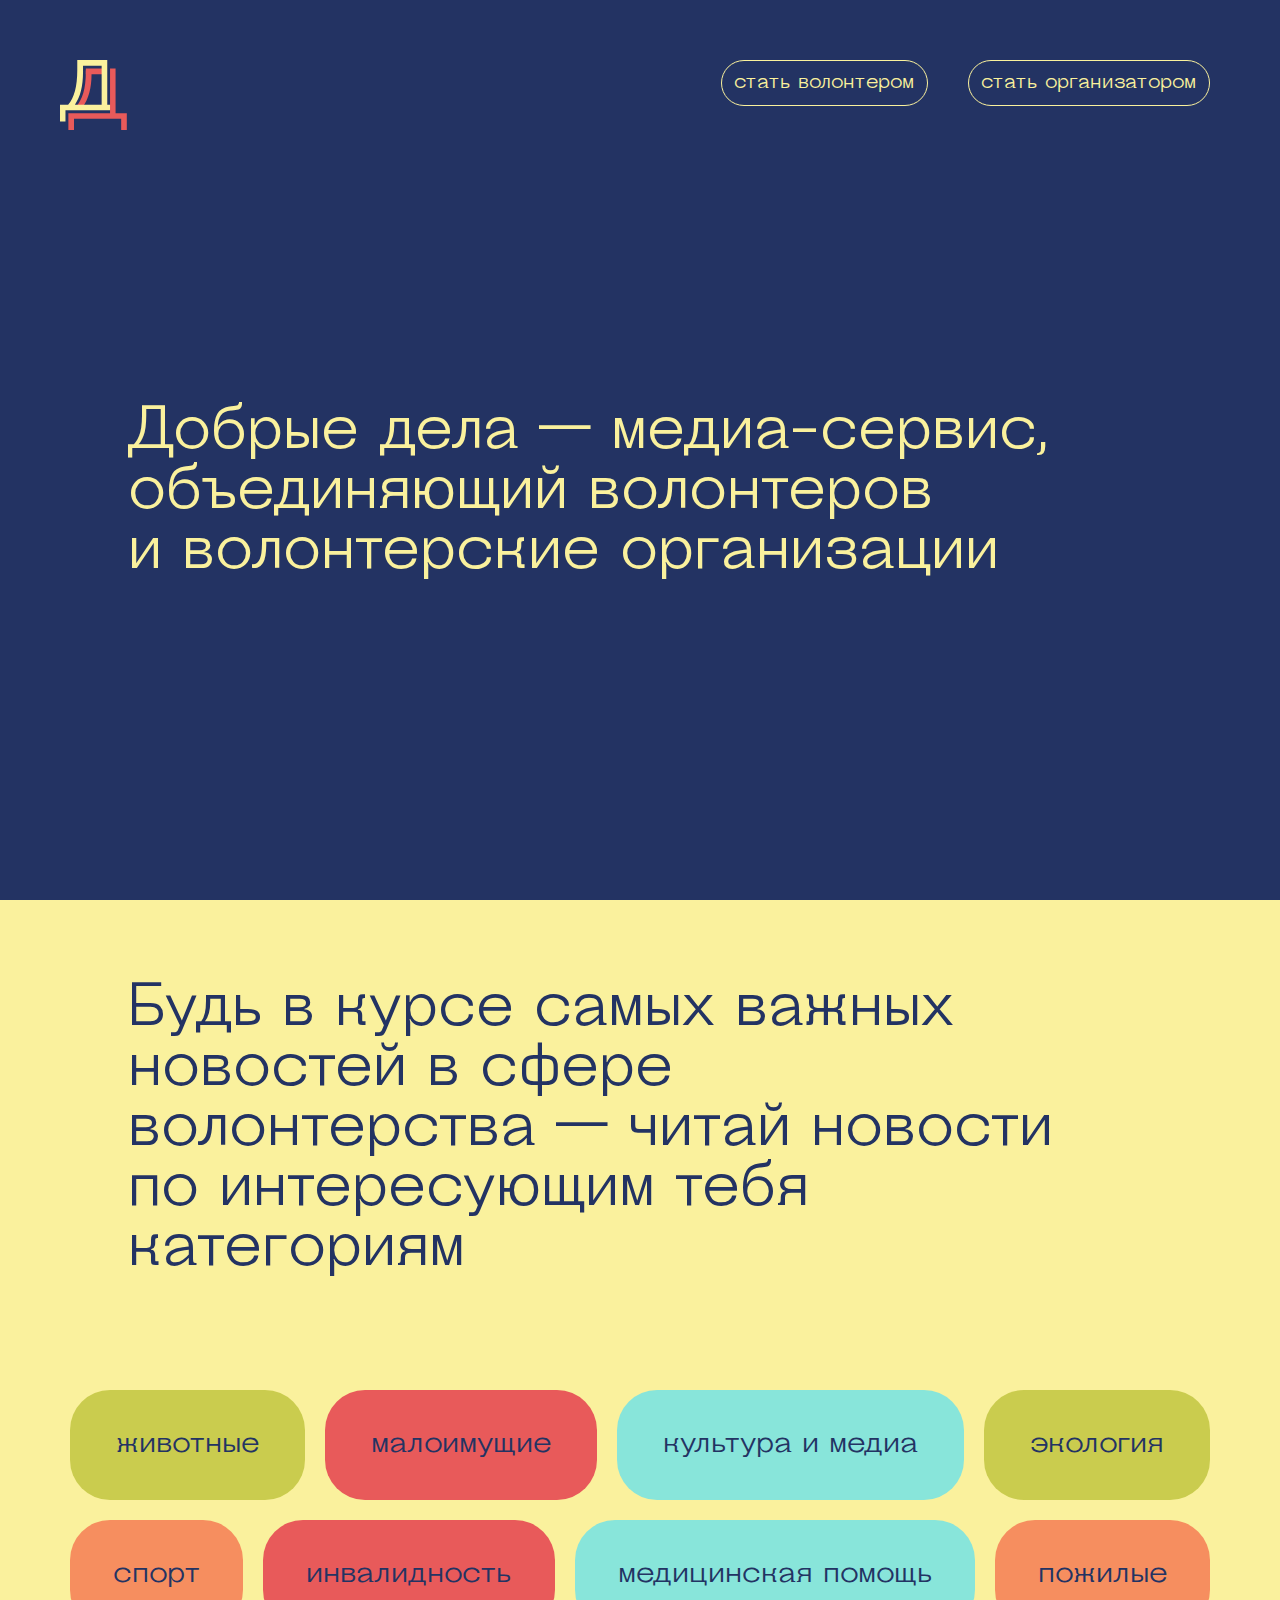
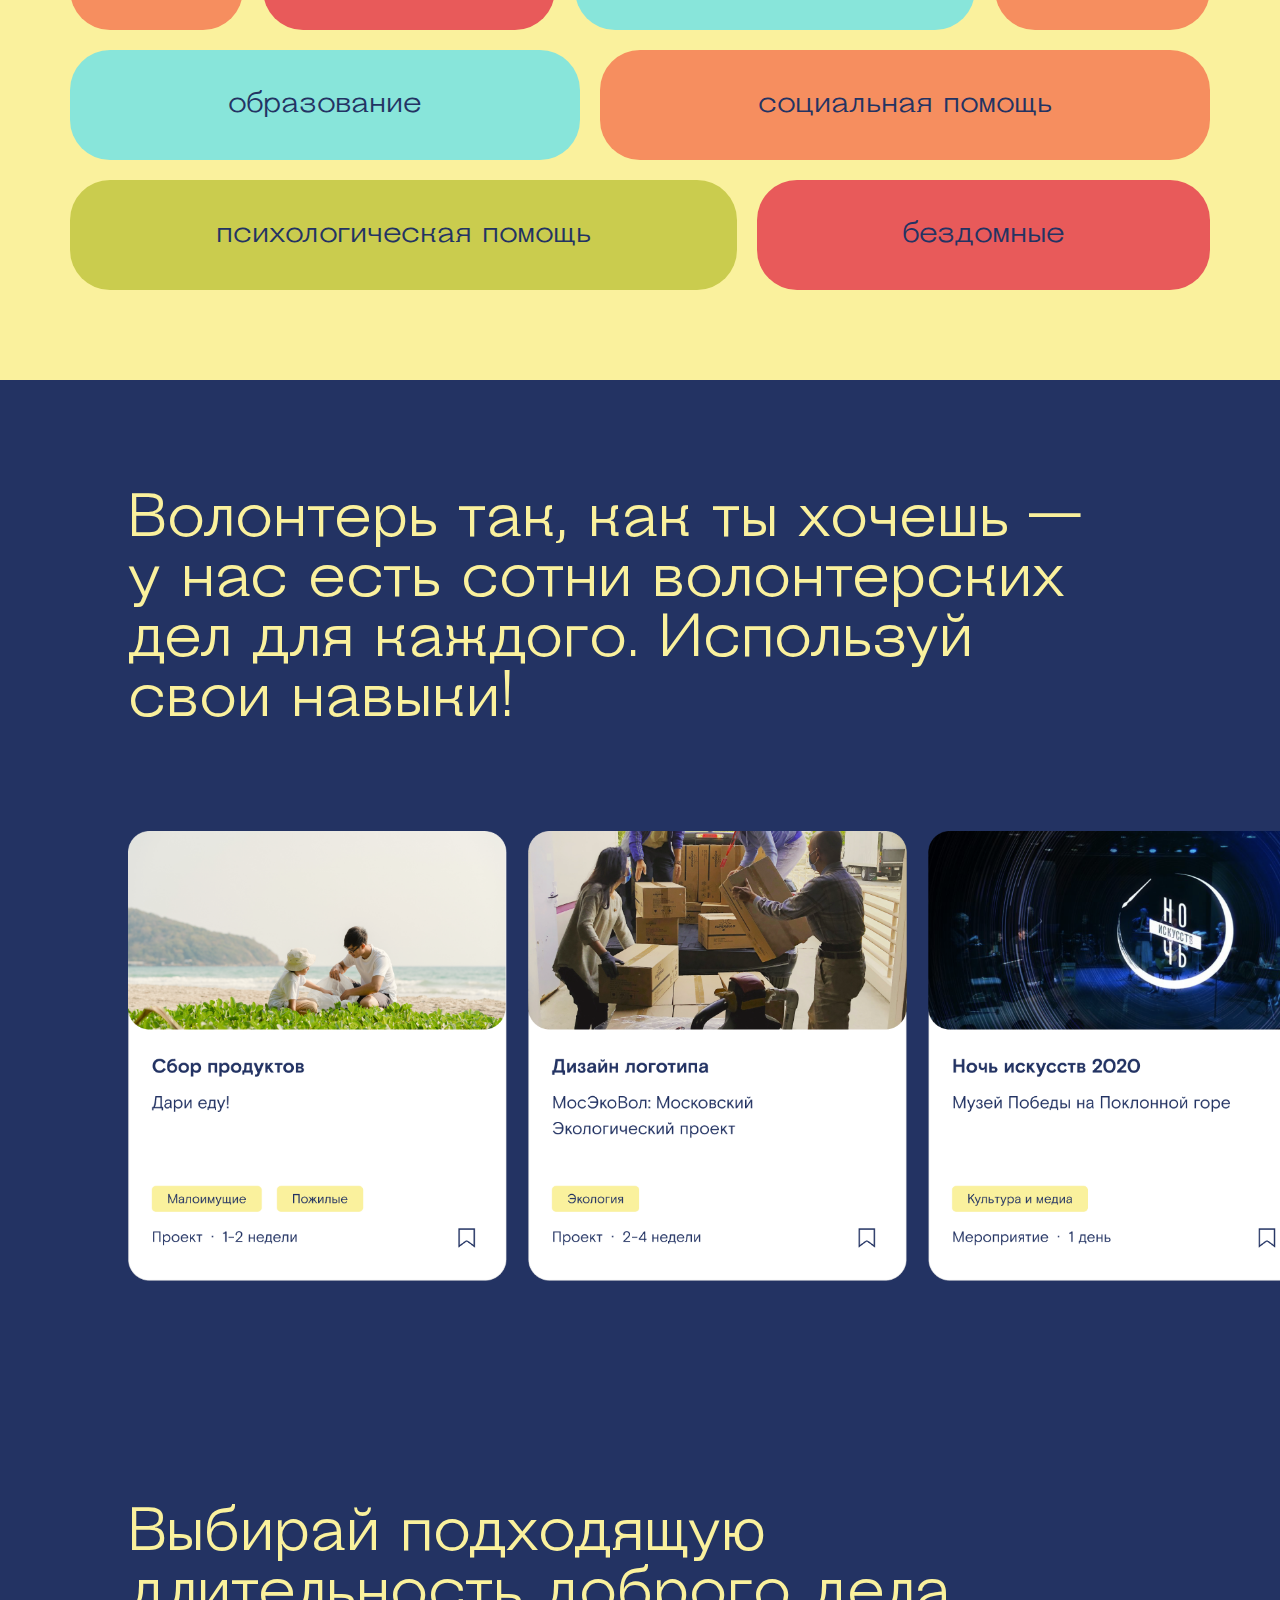
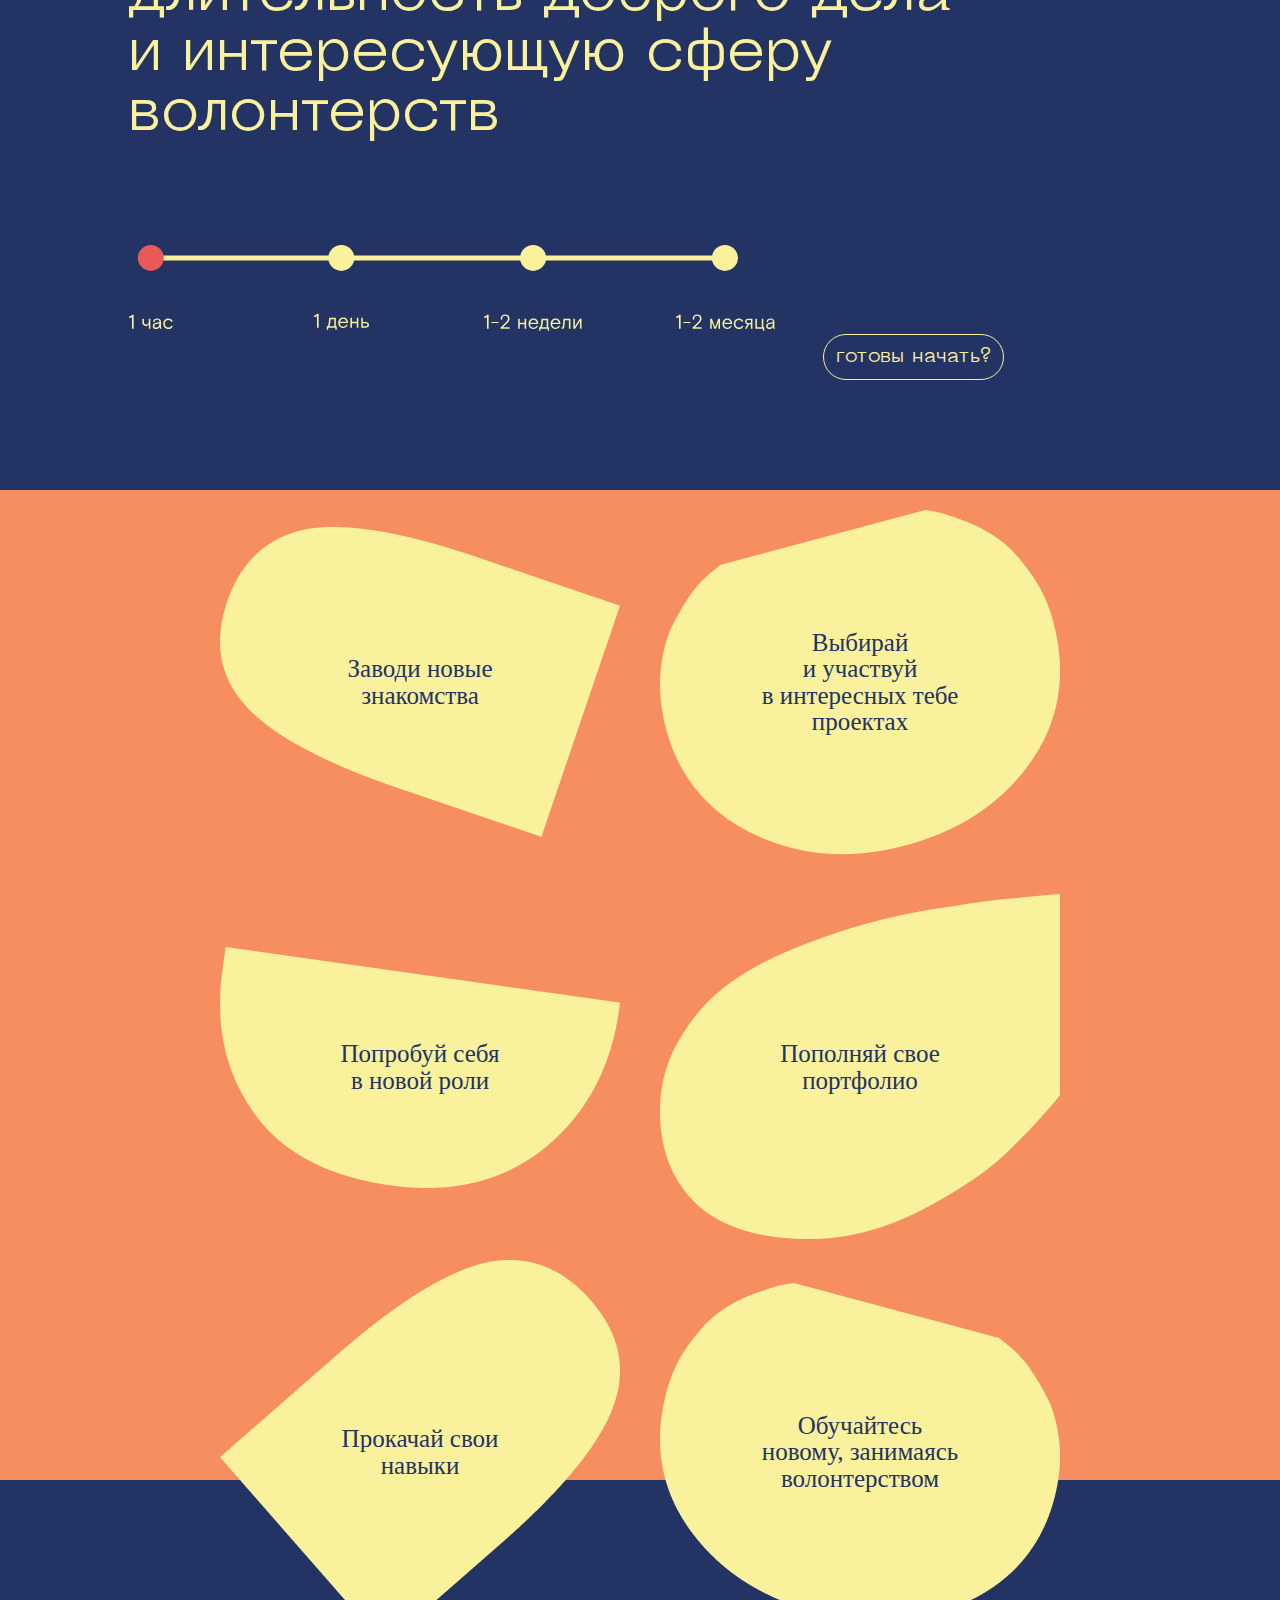
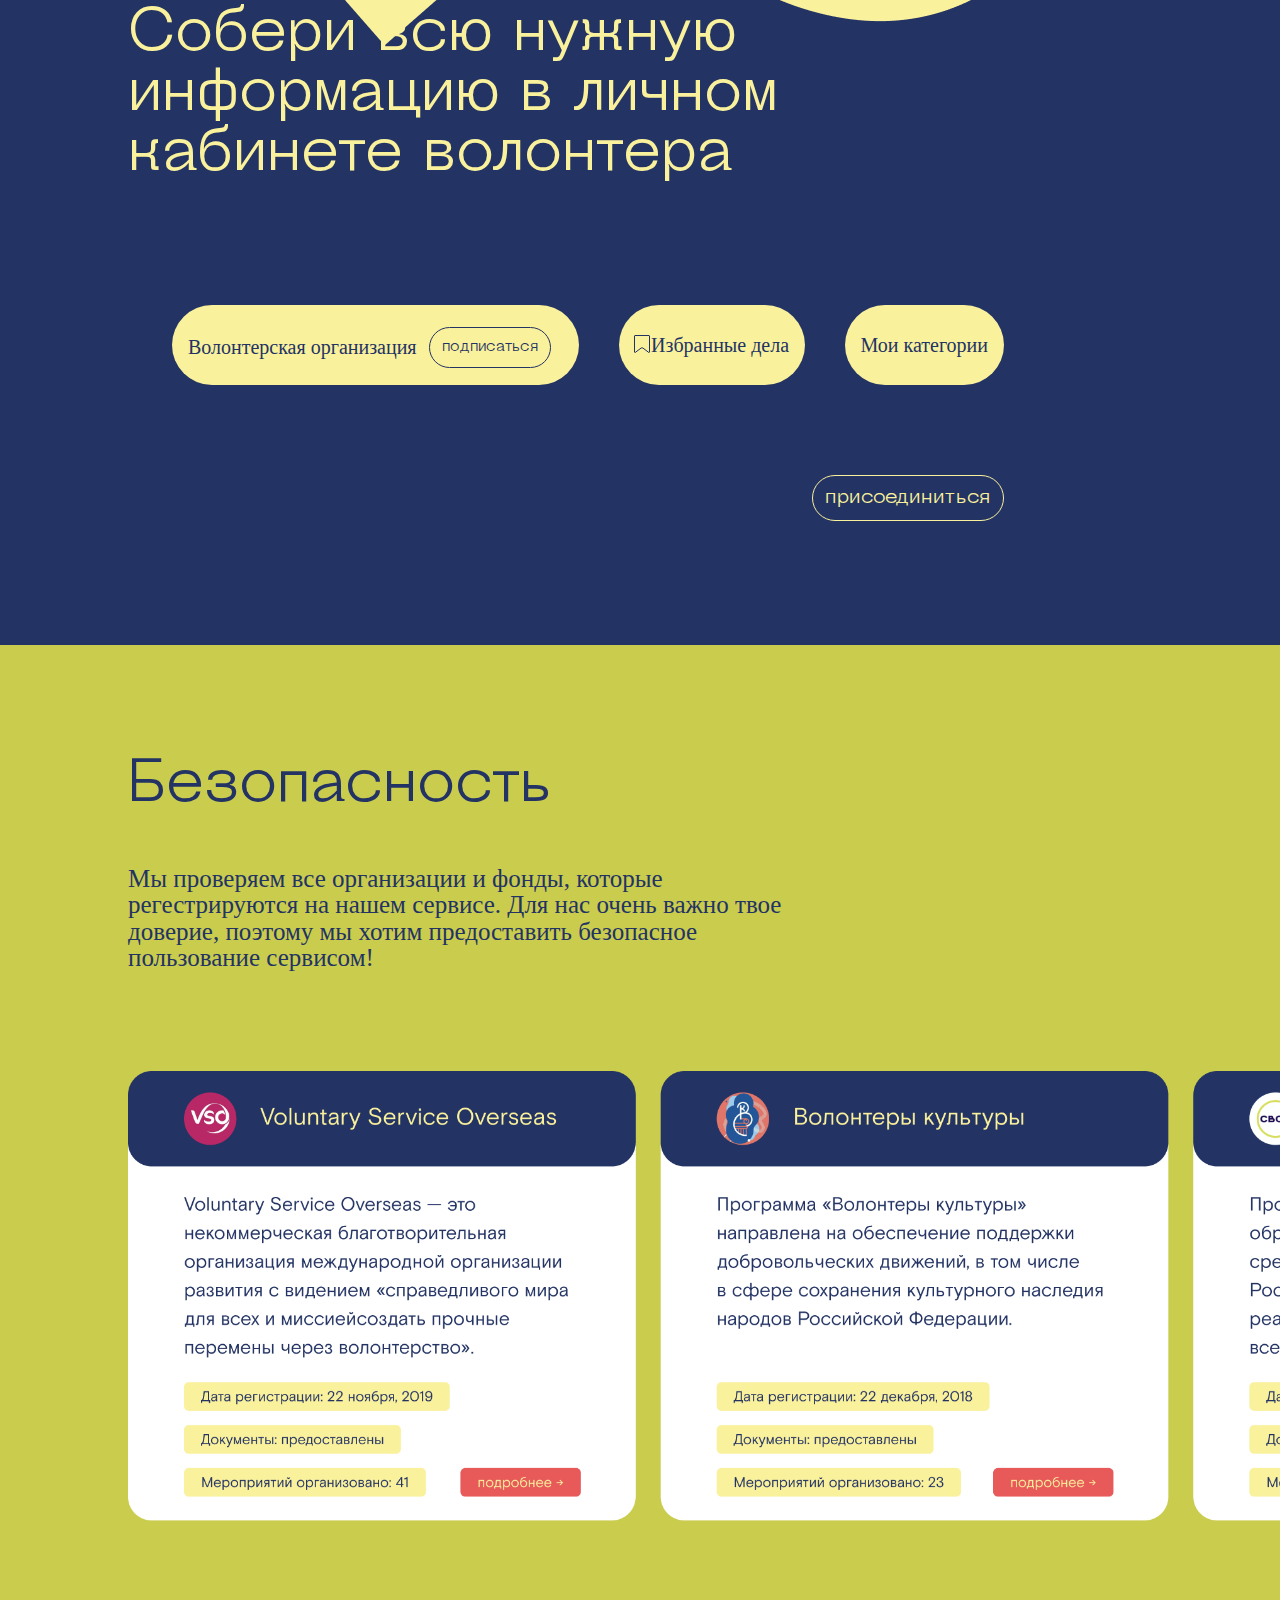
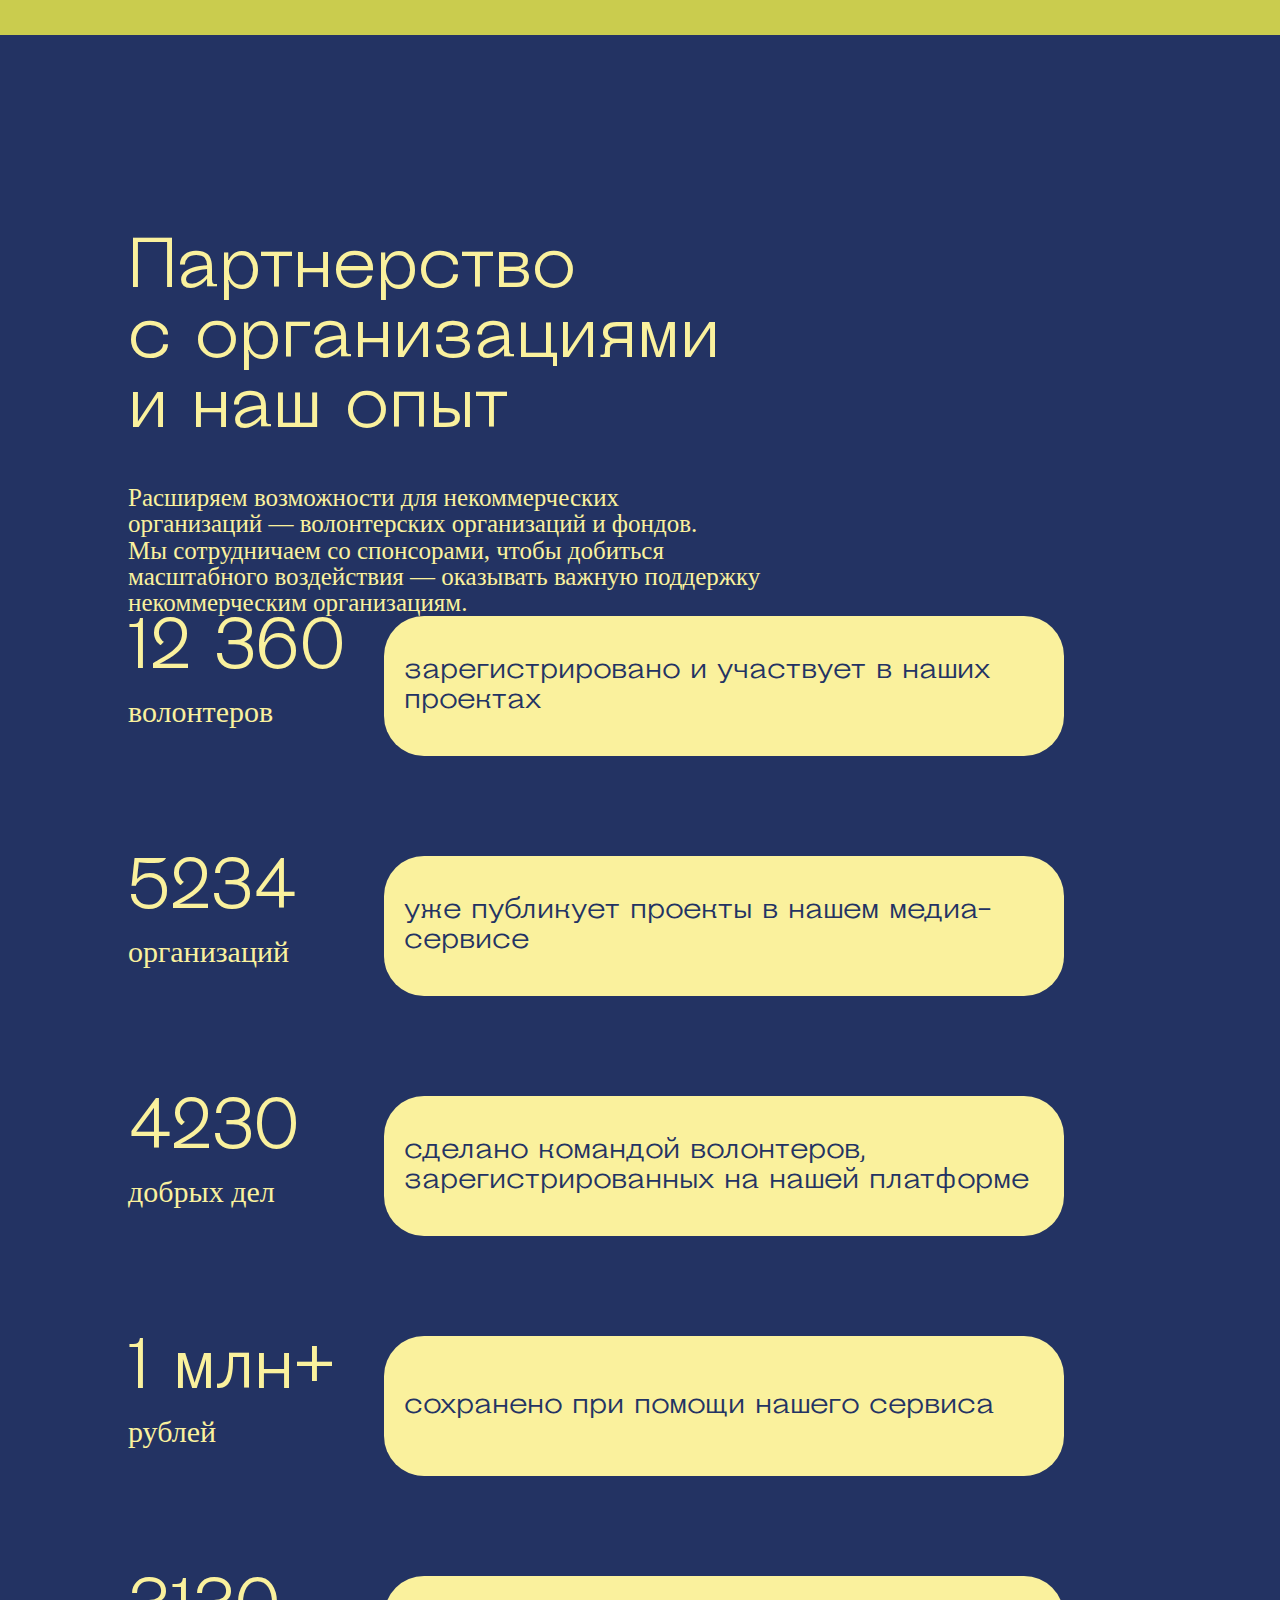
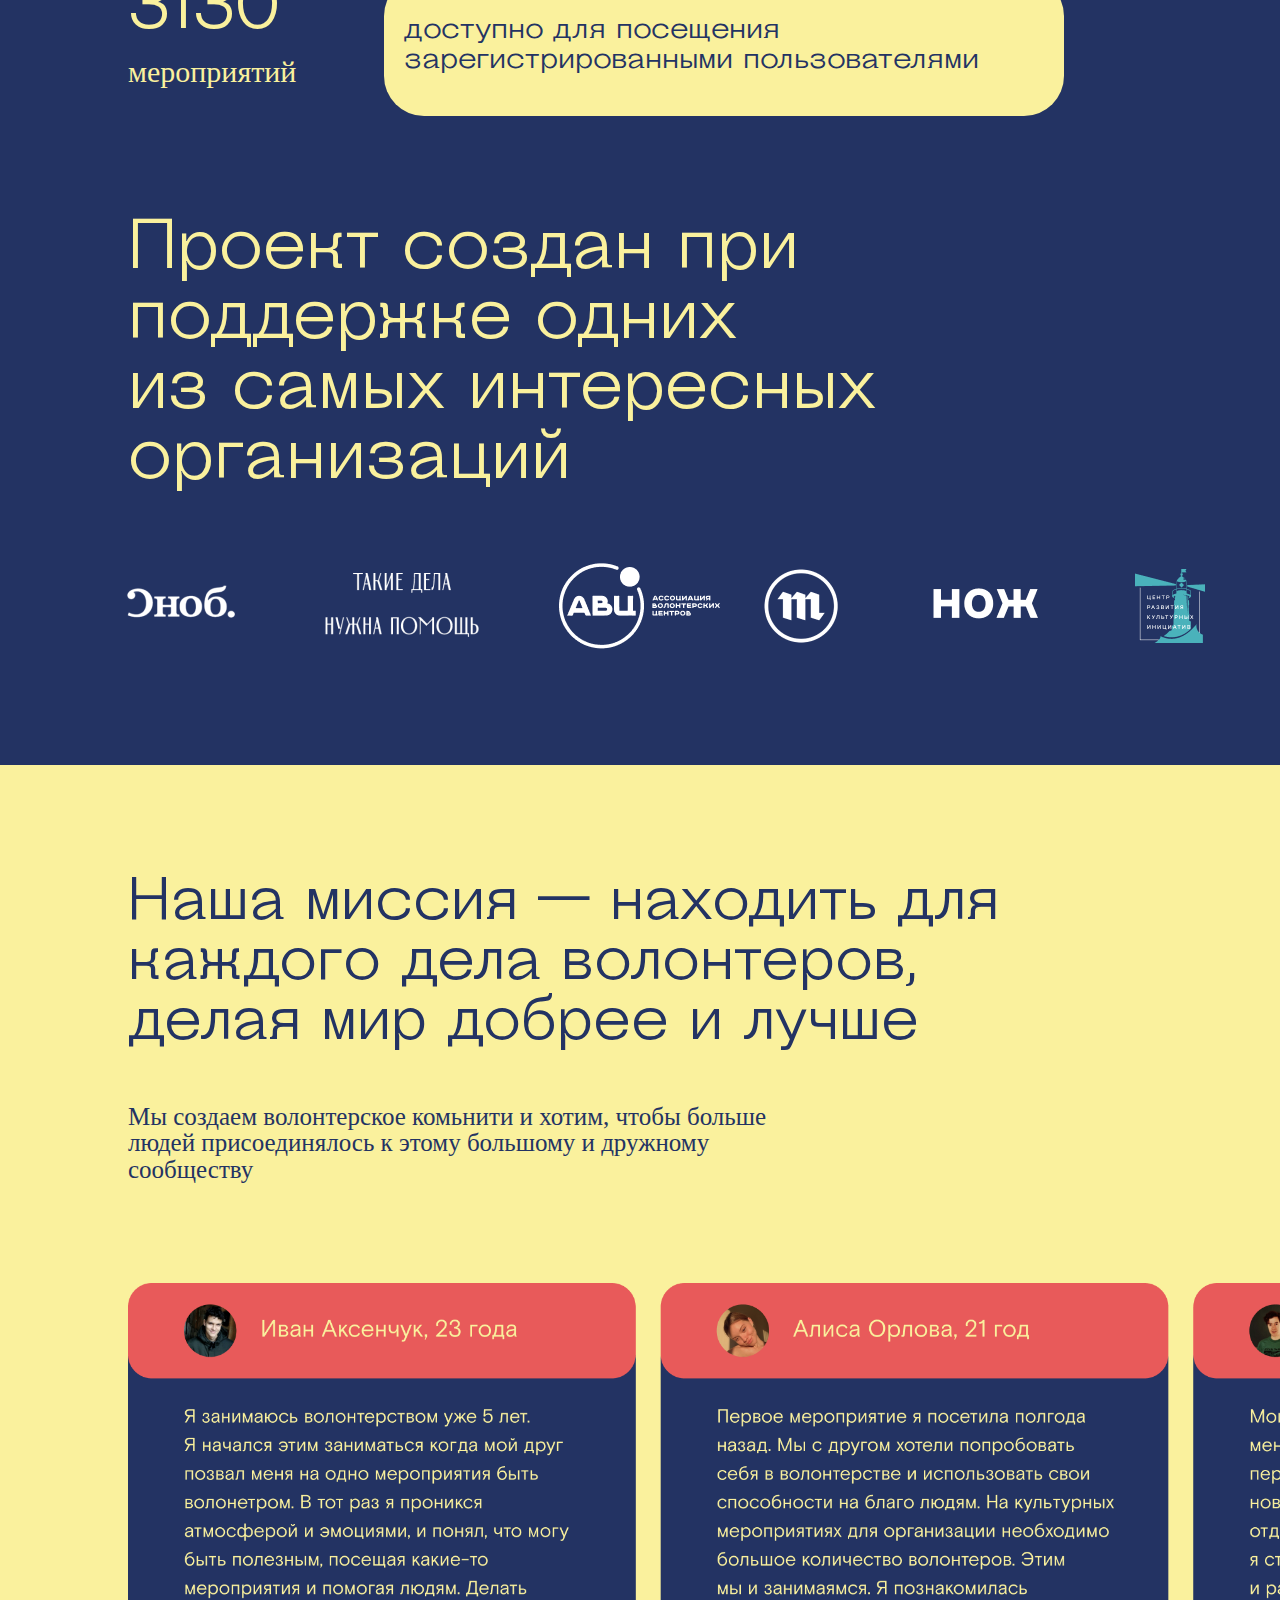
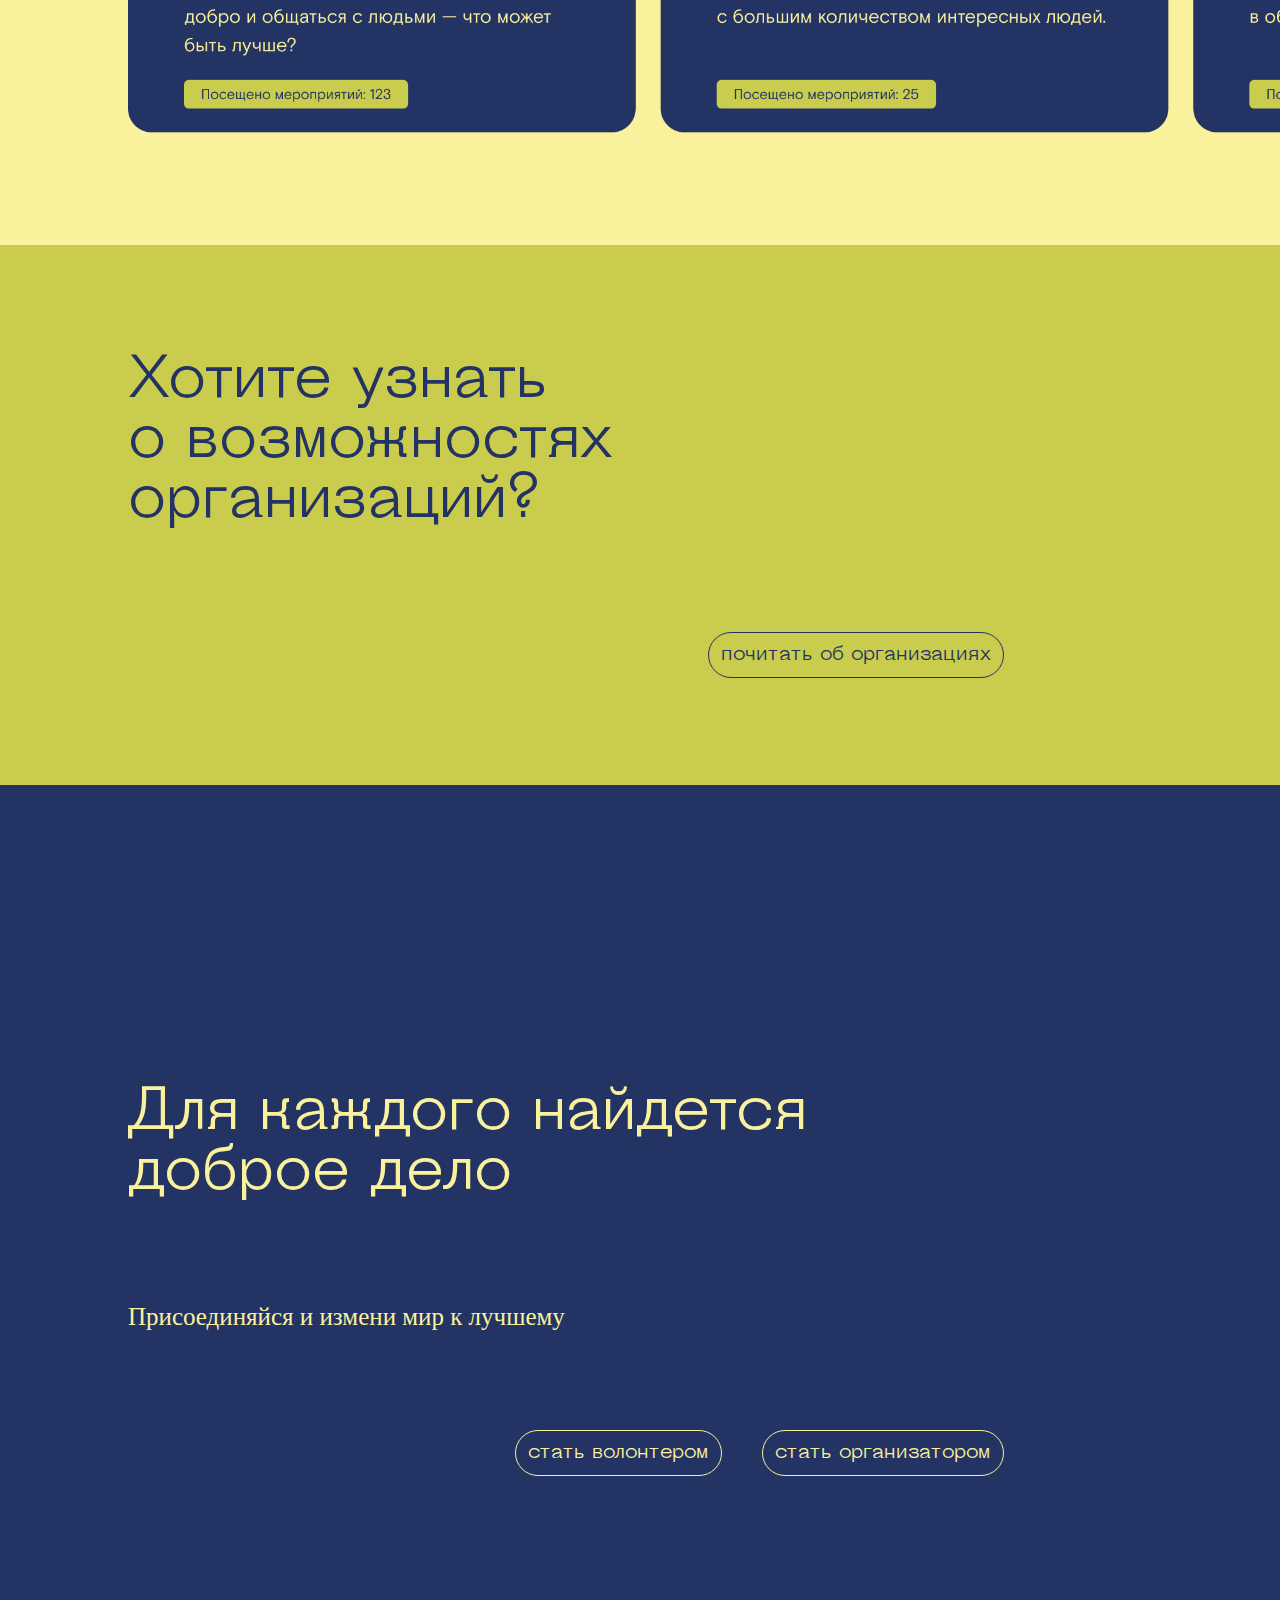
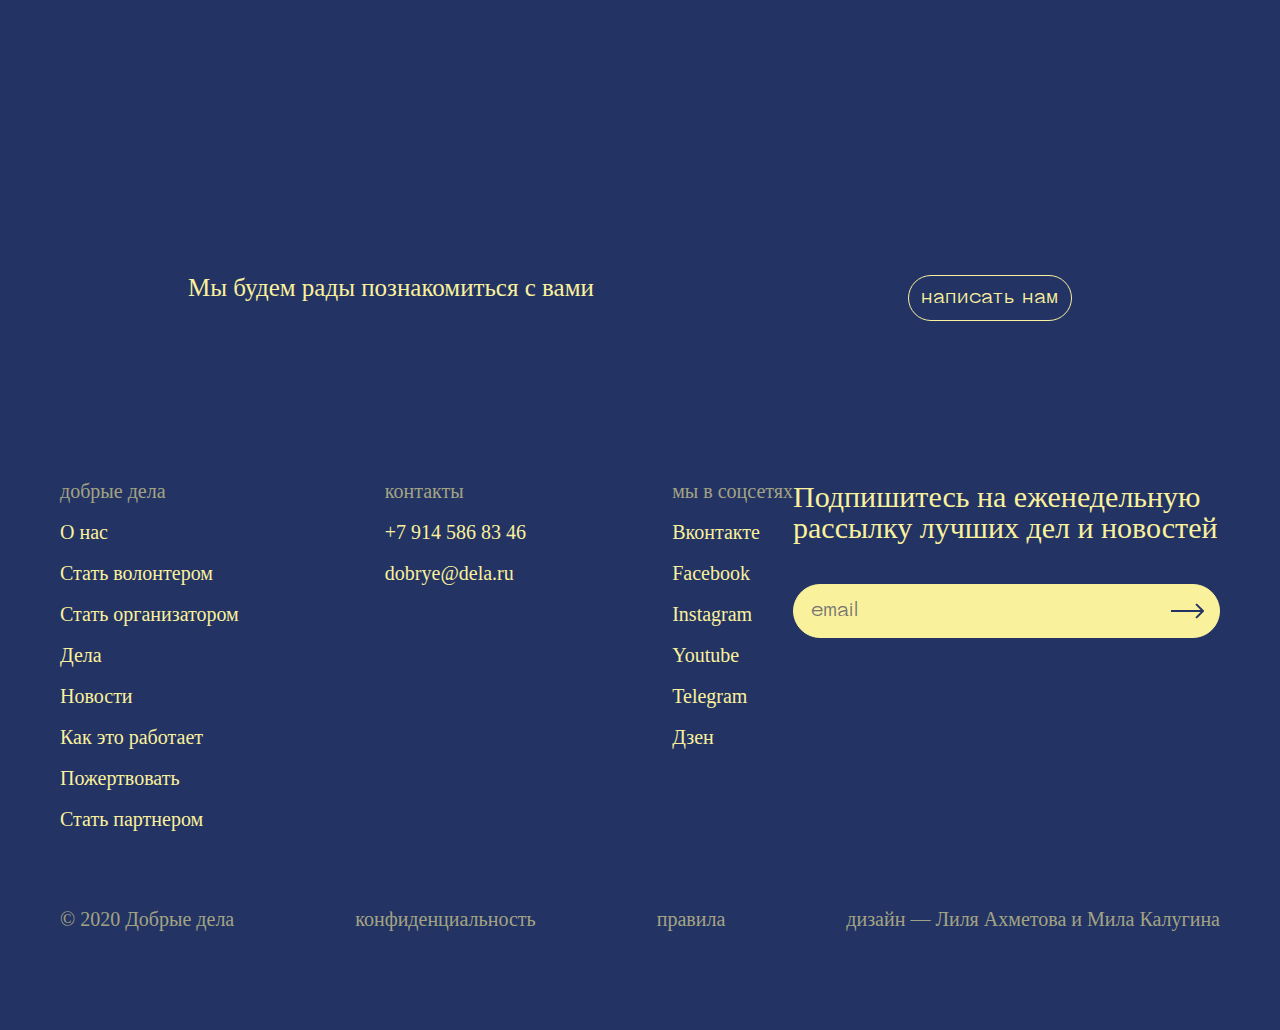
==== index.html @ 76b504da "Сверстала лендинг для волонтерства и для организаторов" ====
<!DOCTYPE html>
<html lang="ru" dir="ltr">
  <head>
    <meta name="viewport" content="width=device-width, initial-scale=1.0">
    <title>«Добрые дела»</title>
    <link rel="shortcut icon" href="images/light_logo.svg" type="image/png">
    <link rel="stylesheet" href="styles/reset.css">
    <link rel="stylesheet" href="styles/volunteer_land_page.css">
  </head>
  <body>

  <div class="objects">

  </div>

  <div class="main">
    <div class="navbar">
      <p><a href="sample.html"><img src="images/light_logo.svg" alt="Светлый лого"></a></p>
      <div class="cta_button">
        <a href="#">стать волонтером</a>
        <a href="for_organizers.html">стать организатором</a>
      </div>
    </div>
    <div class="features">
      <h1>Добрые дела&nbsp;&mdash; медиа-сервис, объединяющий волонтеров и&nbsp;волонтерские организации</h1>
    </div>
  </div>

  <div class="first_service">
    <div class="about_categories">
      <h1>Будь в&nbsp;курсе самых важных новостей в&nbsp;сфере волонтерства&nbsp;&mdash; читай новости по&nbsp;интересующим тебя категориям</h1>
    </div>
    <div class="categories">
      <h3 class="category_green">животные</h3>
      <h3 class="category_red">малоимущие</h3>
      <h3 class="category_blue">культура и медиа</h3>
      <h3 class="category_green">экология</h3>
      <h3 class="category_orange">спорт</h3>
      <h3 class="category_red">инвалидность</h3>
      <h3 class="category_blue">медицинская помощь</h3>
      <h3 class="category_orange">пожилые</h3>
      <h3 class="category_blue">образование</h3>
      <h3 class="category_orange">социальная помощь</h3>
      <h3 class="category_green">психологическая помощь</h3>
      <h3 class="category_red">бездомные</h3>
    </div>
  </div>

  <div class="freedom_volunteer">
    <div class="limits–volunteering">
      <div class="limits–volunteering_about">
        <h1>Волонтерь так, как ты&nbsp;хочешь&nbsp;&mdash; у&nbsp;нас есть сотни волонтерских дел для каждого. Используй свои навыки!</h1>
      </div>

      <div class="affairs">
        <img src="images/affairs.png" alt="карточки дел">
      </div>

    </div>

    <div class="choice">

      <div class="choice_about">
        <h1>Выбирай подходящую длительность доброго дела и интересующую сферу волонтерств</h1>
      </div>

      <div class="timeline">
        <img src="images/timeline.svg" alt="таймлайн">
      </div>

      <div class="start_button">
        <a href="#">готовы начать?</a>
      </div>
    </div>
  </div>

  <div class="about_possibilities">
    <div class="options">
      <div class="">
        <h4>Заводи новые знакомства</h4>
      </div>
      <div class="">
        <h4>Выбирай и&nbsp;участвуй в&nbsp;интересных тебе проектах</h4>
      </div>
      <div class="">
        <h4>Попробуй себя в&nbsp;новой роли</h4>
      </div>
      <div class="">
        <h4>Пополняй свое портфолио</h4>
      </div>
      <div class="">
        <h4>Прокачай свои навыки</h4>
      </div>
      <div class="">
        <h4>Обучайтесь новому, занимаясь волонтерством</h4>
      </div>
    </div>
  </div>

  <div class="personal_account">
    <div class="account_info">
      <h1>Собери всю нужную информацию в&nbsp;личном кабинете волонтера</h1>
    </div>

    <div class="account_objects">
      <div class="account_subscription">
        <div class="profile_photo"></div>
        <p>Волонтерская организация</p>
        <div class="account_subscribe">
          <a href="#">подписаться</a>
        </div>
      </div>

      <div class="account_favorites">
        <svg width="16" height="19" viewBox="0 0 16 19" fill="none" xmlns="http://www.w3.org/2000/svg">
          <path d="M1 0.5H15C15.2761 0.5 15.5 0.723858 15.5 1V17C15.5 17.412 15.0296 17.6472 14.7 17.4L8.9 13.05C8.36667 12.65 7.63333 12.65 7.1 13.05L1.3 17.4C0.970382 17.6472 0.5 17.412 0.5 17V1C0.5 0.723858 0.723857 0.5 1 0.5Z" stroke="#233363"/>
        </svg>
        <p>Избранные дела</p>
      </div>

      <div class="account_categories">
        <p>Мои категории</p>
      </div>
    </div>

    <div class="join_button">
      <a href="#">присоединиться</a>
    </div>
  </div>

  <div class="security">
    <div class="security_about">
      <h1>Безопасность</h1>
      <p>Мы&nbsp;проверяем все организации и&nbsp;фонды, которые регестрируются на&nbsp;нашем сервисе. Для нас очень важно твое доверие, поэтому мы&nbsp;хотим предоставить безопасное пользование сервисом!</p>
    </div>

    <div class="security_posts">
      <img src="images/security_posts.png" alt="">
    </div>
  </div>

  <div class="partnership">
    <div class="partnership_about">
      <h1>Партнерство с&nbsp;организациями и&nbsp;наш опыт</h1>
      <p>Расширяем возможности для некоммерческих организаций&nbsp;&mdash; волонтерских организаций и&nbsp;фондов. Мы&nbsp;сотрудничаем со&nbsp;спонсорами, чтобы добиться масштабного воздействия&nbsp;&mdash; оказывать важную поддержку некоммерческим организациям.</p>
    </div>

    <div class="partnership_statistics">
      <div class="statistics_vol">
        <div class="statistics_vol_n">
          <h1>12&nbsp;360</h1>
          <p>волонтеров</p>
        </div>
        <h3>зарегистрировано и&nbsp;участвует в&nbsp;наших проектах</h3>
      </div>

      <div class="statistics_org">
        <div class="statistics_org_n">
          <h1>5234</h1>
          <p>организаций</p>
        </div>
        <h3>уже публикует проекты в&nbsp;нашем медиа-сервисе</h3>
      </div>

      <div class="statistics_affairs">
        <div class="statistics_affairs_n">
          <h1>4230</h1>
          <p>добрых дел</p>
        </div>
        <h3>сделано командой волонтеров, зарегистрированных на&nbsp;нашей платформе</h3>
      </div>

      <div class="statistics_money">
        <div class="statistics_money_n">
          <h1>1 млн+</h1>
          <p>рублей</p>
        </div>
        <h3>сохранено при помощи нашего сервиса</h3>
      </div>

      <div class="statistics_activities">
        <div class="statistics_activities_n">
          <h1>3130</h1>
          <p>мероприятий</p>
        </div>
        <h3>доступно для посещения зарегистрированными пользователями</h3>
      </div>
    </div>

    <div class="support">
      <h1>Проект создан при поддержке одних из&nbsp;самых интересных организаций</h1>
      <div class="partner_logo_icn">
        <div class="">
          <img src="images/logo-org-1.png" alt="">
          <img src="images/logo-org-2.png" alt="">
          <img src="images/logo-org-3.png" alt="">
          <img src="images/logo-org-4.png" alt="">
          <img src="images/logo-org-5.png" alt="">
          <img src="images/logo-org-6.png" alt="">
        </div>
      </div>
    </div>
  </div>

  <div class="community">
    <div class="community_about">
      <h1>Наша миссия&nbsp;&mdash; находить для каждого дела волонтеров, делая мир добрее и&nbsp;лучше</h1>
      <p>Мы&nbsp;создаем волонтерское комьнити и&nbsp;хотим, чтобы больше людей присоединялось к&nbsp;этому большому и&nbsp;дружному сообществу</p>
    </div>

    <div class="community_posts">
      <img src="images/community_posts.png" alt="">
    </div>
  </div>

  <div class="about_org">
    <h1>Хотите узнать о&nbsp;возможностях организаций?</h1>
    <div class="read_about_button">
      <a href="for_organizers.html">почитать об организациях</a>
    </div>
  </div>

  <div class="call_to_action">
    <h1>Для каждого найдется доброе дело</h1>
    <p>Присоединяйся и&nbsp;измени мир к&nbsp;лучшему</p>
    <div class="cta_button">
      <a href="#">стать волонтером</a>
      <a href="for_organizers.html">стать организатором</a>
    </div>
  </div>

  <footer>
    <div class="write_us">
      <p>Мы&nbsp;будем рады познакомиться с&nbsp;вами</p>
      <a href="#">написать нам</a>
    </div>

    <div class="main_links">
      <div class="navigation">
        <div class="service_navigation">
            <p>добрые дела</p>
            <a href="#">О&nbsp;нас</a>
            <a href="#">Стать волонтером</a>
            <a href="#">Стать организатором</a>
            <a href="#">Дела</a>
            <a href="#">Новости</a>
            <a href="#">Как это работает</a>
            <a href="#">Пожертвовать</a>
            <a href="#">Стать партнером</a>
        </div>
        <div class="navigation_contacts">
          <p>контакты</p>
          <a href="#">+7&nbsp;914&nbsp;586 83&nbsp;46</a>
          <a href="#">dobrye@dela.ru</a>
        </div>
        <div class="navigation_s_network">
          <p>мы в соцсетях</p>
          <a href="#">Вконтакте</a>
          <a href="#">Facebook</a>
          <a href="#">Instagram</a>
          <a href="#">Youtube</a>
          <a href="#">Telegram</a>
          <a href="#">Дзен</a>
        </div>
      </div>

      <div class="contact_form">
        <h3>Подпишитесь на&nbsp;еженедельную рассылку лучших дел и&nbsp;новостей</h3>
        <div class="contact_form_email">
          <p><input placeholder="email" type="email" name="subscriber[email]" id="subscriber_email"></p>
          <img src="images/arrow.svg" alt="">
        </div>
      </div>
    </div>

    <div class="footer_data">
      <p>© 2020 Добрые дела</p>
      <p>конфиденциальность</p>
      <p>правила</p>
      <p>дизайн&nbsp;&mdash; Лиля Ахметова и&nbsp;Мила Калугина</p>
    </div>
  </footer>

</body>
---- styles/volunteer_land_page.css ----
@font-face {
  font-family: 'Steinbeck';
  src: url('../fonts/SteinbeckRegular.ttf') format('truetype');
  font-style: normal;
  font-weight: normal;
}

@font-face {
  font-family: 'Steinbeck';
  src: url('../fonts/SteinbeckItalic.ttf') format('truetype');
  font-style: italic;
  font-weight: normal;
}

@font-face {
  font-family: 'BasisGrotesquePro';
  src: url('../fonts/BasisGrotesquePro-Regular.ttf') format('truetype');
  font-style: normal;
  font-weight: normal;
}

body {
  overflow-x: hidden;s
}


h1 {
  font-family: 'Steinbeck';
  font-style: normal;
  font-weight: normal;
  font-size: 60px;
  line-height: 60px;
}

.main {
  padding: 0px, 60px;
  background-color: #233363;
  height: 100vh;
  display: flex;
  flex-direction: column;
}

.navbar {
  padding: 60px 50px 0px 60px;
  display: flex;
  flex-direction: row;
  justify-content: space-between;
}

.navbar p a img {
  height: 70px;
}

.navbar .cta_button {
  display: flex;
  flex-direction: row;
  align-items: flex-start;
}

.navbar .cta_button a {
  font-family: Steinbeck;
  font-style: normal;
  font-weight: normal;
  text-decoration: none;
  font-size: 20px;
  line-height: 20px;
  padding: 12px;
  border: 1px solid #FAF19D;
  border-radius: 40px;
  color: #FAF19D;
  margin: 0px 20px;
}

.main .features {
  display: flex;
  margin-left: 10vw;
  height: 80vh;
}

.main .features h1 {
  color: #FAF19D;
  width: 973px;
  align-self: center;
}

/* Про сервис */
.first_service {
  padding: 0px, 60px;
  background-color: #FAF19D;
  height: 120vh;
  display: flex;
  flex-direction: column;
  justify-content: center;
}

.first_service .about_categories {
  display: flex;
  margin-left: 10vw;
  margin-bottom: 100px;
}

.first_service .about_categories h1 {
  color: #233363;
  width: 973px;
  align-self: center;
}

.first_service .categories {
  display: flex;
  flex-direction: row;
  justify-content: center;
  align-items: center;
  margin: 10px 0px;
  flex-wrap: wrap;
  margin: 0px 60px;
}

.first_service .categories h3 {
  flex-grow: 6;
  font-family: 'Steinbeck';
  font-style: normal;
  font-weight: normal;
  font-size: 30px;
  line-height: 30px;
  color: #233363;
  text-align: center;
  padding: 40px;
  margin: 10px;
}

.first_service .categories .category_green {
  background: #CACC4E;
  border-radius: 40px;
}

.first_service .categories .category_red {
  background: #E85A5A;
  border-radius: 40px;
}

.first_service .categories .category_blue {
  background: #88E5DA;
  border-radius: 40px;
}

.first_service .categories .category_orange {
  background: #F68E5F;
  border-radius: 40px;
}

/* Свобода волонтерства */
.freedom_volunteer {
  padding: 0px, 60px;
  height: 190vh;
  display: flex;
  flex-direction: column;
  justify-content: space-around;
  background: #233363;
}

.limits–volunteering_about, .choice_about {
  display: flex;
  margin-bottom: 100px;
}

.limits–volunteering_about h1 {
  color: #FAF19D;
  width: 973px;
  margin-left: 10vw;
}

.limits–volunteering .affairs img {
  height: 450px;
  margin-left: 10vw;
}

/* Возможности */
.choice .choice_about h1 {
  color: #FAF19D;
  width: 973px;
  margin-left: 10vw;
}

.choice .timeline {
  display: flex;
  margin-left: 10vw;
}

.choice .start_button {
  display: flex;
  flex-direction: row;
  align-items: flex-start;
  justify-content: flex-end;
  padding-right: 20vw;
}

.choice .start_button a {
  font-family: 'Steinbeck';
  font-style: normal;
  font-weight: normal;
  text-decoration: none;
  font-size: 20px;
  line-height: 20px;
  padding: 12px;
  border: 1px solid #FAF19D;
  border-radius: 40px;
  color: #FAF19D;
  margin: 0px 20px;
}

.about_possibilities {
  height: 110vh;
  background: #F68E5F;
  display: flex;
  flex-direction: column;
  justify-content: space-around;
}

.about_possibilities .options {
  display: flex;
  flex-direction: row;
  flex-wrap: wrap;
  justify-content: space-around;
  margin: 0px 200px;
}

.about_possibilities .options .dating {
  background: url('../images/options-1.png');
  background-repeat: no-repeat;
  background-position: center;
  background-clip: border-box;
  background-size: auto;
  background-origin: border-box;
}

.about_possibilities .options h4 {
  font-family: 'Basis Grotesque Pro';
  font-style: normal;
  font-weight: normal;
  font-size: 25px;
  /* vertical-align: middle; */
  line-height: 105%;
  text-align: center;
  align-items: center;
  color: #233363;
  padding: 100px;
  justify-content: center;
}

.about_possibilities .options div {
  display: flex;
  justify-content: center;
  align-items:center;
}

.about_possibilities .options div:nth-child(1) {
  background-image: url('../images/options-1.png');
  background-repeat: no-repeat;
  background-position: center;
  width: 400px;
  height: 385px;
}

.about_possibilities .options div:nth-child(2) {
  background-image: url('../images/options-2.png');
  background-repeat: no-repeat;
  background-position: center;
  width: 400px;
  height: 385px;
}

.about_possibilities .options div:nth-child(3) {
  background-image: url('../images/options-3.png');
  background-repeat: no-repeat;
  background-position: center;
  width: 400px;
  height: 385px;
}

.about_possibilities .options div:nth-child(4) {
  background-image: url('../images/options-4.png');
  background-repeat: no-repeat;
  background-position: center;
  width: 400px;
  height: 385px;
}

.about_possibilities .options div:nth-child(5) {
  background-image: url('../images/options-5.png');
  background-repeat: no-repeat;
  background-position: center;
  width: 400px;
  height: 385px;
}

.about_possibilities .options div:nth-child(6) {
  background-image: url('../images/options-6.png');
  background-repeat: no-repeat;
  background-position: center;
  width: 400px;
  height: 385px;
}

.personal_account {
  background: #233363;
  height: 85vh;
  display: flex;
  flex-direction: column;
  justify-content: center;
}

.personal_account .account_info h1 {
  color: #FAF19D;
  width: 900px;
  margin-left: 10vw;
  margin-bottom: 100px;
}

/* Кабинет волонтера */
.account_objects {
  display: flex;
  flex-direction: row;
  margin-left: 152px;
  margin-right: 20vw;
  flex-wrap: wrap;
  margin-bottom: 70px;
}

.account_objects .account_subscription, .account_objects .account_favorites, .account_objects .account_categories  {
  display: flex;
  flex-direction: row;
  justify-content: space-around;
  align-items: center;
  flex-wrap: wrap;
  background: #FAF19D;
  border-radius: 40px;
  padding: 10px 15px;
  margin: 20px;
  flex-grow: 6;
  height: 60px;
}

.account_objects p {
  font-family: 'Basis Grotesque Pro';
  font-style: normal;
  font-weight: normal;
  font-size: 20px;
  line-height: 24px;
  color: #233363;
  text-decoration: none;
}

.account_objects .account_subscribe {
  display: flex;
  flex-direction: row;
  align-items: flex-start;
  padding: 12px;
}

.account_objects .account_subscribe a {
  font-family: 'Steinbeck';
  font-style: normal;
  font-weight: normal;
  text-decoration: none;
  font-size: 15px;
  line-height: 15px;
  padding: 12px;
  border: 1px solid #233363;
  border-radius: 40px;
  color: #233363;
}

.personal_account .join_button {
  display: flex;
  flex-direction: row;
  align-items: flex-start;
  justify-content: flex-end;
  padding-right: 20vw;
}

.personal_account .join_button a {
  font-family: 'Steinbeck';
  font-style: normal;
  font-weight: normal;
  text-decoration: none;
  font-size: 20px;
  line-height: 20px;
  padding: 12px;
  border: 1px solid #FAF19D;
  border-radius: 40px;
  color: #FAF19D;
  margin: 0px 20px;
}

/* Безопасность */
.security {
  background: #CACC4E;
  height: 110vh;
  display: flex;
  flex-direction: column;
  justify-content: center;
}

.security .security_about h1 {
  color: #233363;
  width: 973px;
  margin-left: 10vw;
  margin-bottom: 50px;
}

.security .security_about p {
  color: #233363;
  font-family: 'Basis Grotesque Pro';
  font-style: normal;
  font-weight: normal;
  margin-left: 10vw;
  margin-bottom: 100px;
  width: 700px;
  font-size: 25px;
  line-height: 105%;
}

.security .security_posts img {
  height: 450px;
  margin-left: 10vw;
}

/* Партнертсво */
.partnership {
  background: #233363;
  height: 220vh;
  display: flex;
  flex-direction: column;
  justify-content: space-around;
  padding-top: 200px;
  padding-bottom: 150px;
}

.partnership .partnership_about {
  margin-left: 10vw;
}

.partnership .partnership_about h1 {
  font-family: 'Steinbeck';
  font-style: normal;
  font-weight: normal;
  font-size: 70px;
  line-height: 70px;
  color: #FAF19D;
  width: 60vw;
  margin-bottom: 40px;
}

.partnership .partnership_about p {
  font-family: Basis Grotesque Pro;
  font-style: normal;
  font-weight: normal;
  font-size: 25px;
  line-height: 105%;
  color: #FAF19D;
  width: 50vw;
}

.partnership .partnership_statistics {
  display: flex;
  flex-direction: column;
  margin-left: 10vw;
}

.partnership .partnership_statistics h1 {
  font-family: 'Steinbeck';
  font-style: normal;
  font-weight: normal;
  font-size: 70px;
  line-height: 70px;
  color: #FAF19D;
  width: 20vw;
  margin-bottom: 10px;
}

.statistics_vol, .statistics_org, .statistics_affairs, .statistics_money, .statistics_activities {
  display: flex;
  flex-direction: row;
  flex-wrap: wrap;
  margin-bottom: 100px;
}

.statistics_vol h3, .statistics_org h3, .statistics_affairs h3, .statistics_money h3, .statistics_activities h3 {
  font-family: 'Steinbeck';
  font-style: normal;
  font-weight: normal;
  padding-right: 20vw;
  font-size: 30px;
  line-height: 30px;
  width: 50vw;
  padding: 20px;
  display: flex;
  align-items: center;
  color: #233363;
  height: 100px;
  background: #FAF19D;
  border-radius: 40px;
}

.statistics_vol_n, .statistics_org_n, .statistics_affairs_n, .statistics_money_n, .statistics_activities_n {
  display: flex;
  flex-direction: column;
}

.statistics_vol_n h1, .statistics_org_n h1, .statistics_affairs_n h1, .statistics_money_n h1 , .statistics_activities_n h1 {
  font-family: 'Steinbeck';
  font-style: normal;
  font-weight: normal;
  font-size: 70px;
  line-height: 70px;
  color: #FAF19D;
}

.statistics_vol_n p, .statistics_org_n p, .statistics_affairs_n p, .statistics_money_n p , .statistics_activities_n p {
  font-family: 'Basis Grotesque Pro';
  font-style: normal;
  font-weight: normal;
  font-size: 30px;
  line-height: 105%;
  color: #FAF19D;
}

.partnership .support h1 {
  font-family: 'Steinbeck';
  font-style: normal;
  font-weight: normal;
  font-size: 70px;
  line-height: 70px;
  color: #FAF19D;
  width: 70vw;
  margin-left: 10vw;
  margin-bottom: 40px;
}

.partnership .support .partner_logo_icn {
  display: flex;
  flex-direction: row;
  flex-wrap: wrap;
  justify-content: center;
  height: 10vh;
}

.partnership .support .partner_logo_icn div img {
  padding-left: 40px;
  vertical-align: middle;
}

/* Комьюнити */
.community {
  background: #FAF19D;
  height: 120vh;
  display: flex;
  flex-direction: column;
  justify-content: center;
}

.community .community_about h1 {
  color: #233363;
  width: 973px;
  margin-left: 10vw;
  margin-bottom: 50px;
}

.community .community_about p {
  color: #233363;
  font-family: 'Basis Grotesque Pro';
  font-style: normal;
  font-weight: normal;
  margin-left: 10vw;
  margin-bottom: 100px;
  width: 700px;
  font-size: 25px;
  line-height: 105%;
}

.community .community_posts img {
  height: 450px;
  margin-left: 10vw;
}

/* Об органиазциях */
.about_org {
  background: #CACC4E;
  height: 60vh;
  display: flex;
  flex-direction: column;
  justify-content: center;
}

.about_org h1 {
  margin-left: 10vw;
  padding-right: 20vw;
  margin-bottom: 100px;
  color: #233363;
}

.about_org .read_about_button {
  display: flex;
  flex-direction: row;
  align-items: flex-start;
  justify-content: flex-end;
  padding-right: 20vw;
}

.about_org .read_about_button a {
  font-family: 'Steinbeck';
  font-style: normal;
  font-weight: normal;
  text-decoration: none;
  font-size: 20px;
  line-height: 20px;
  padding: 12px;
  border: 1px solid #233363;
  border-radius: 40px;
  color: #233363;
  margin: 0px 20px;
}

/* CTA */
.call_to_action {
  background: #233363;
  height: 110vh;
  display: flex;
  flex-direction: column;
  justify-content: center;
}

.call_to_action h1 {
  color: #FAF19D;
  margin-left: 10vw;
  margin-bottom: 100px;
  width: 700px;
}

.call_to_action p {
  color: #FAF19D;
  font-family: 'Basis Grotesque Pro';
  font-style: normal;
  font-weight: normal;
  margin-left: 10vw;
  margin-bottom: 100px;
  width: 700px;
  font-size: 25px;
  line-height: 105%;
}

.call_to_action .cta_button {
  display: flex;
  flex-direction: row;
  align-items: flex-start;
  justify-content: flex-end;
  padding-right: 20vw;
}

.call_to_action .cta_button a {
  font-family: 'Steinbeck';
  font-style: normal;
  font-weight: normal;
  text-decoration: none;
  font-size: 20px;
  line-height: 20px;
  padding: 12px;
  border: 1px solid #FAF19D;
  border-radius: 40px;
  color: #FAF19D;
  margin: 0px 20px;
}

/* Футер */
footer {
  background: #233363;
  height: 95vh;
  padding: 0px 60px;
  display: flex;
  flex-direction: column;
  justify-content: space-between;
}

footer .write_us {
  margin-top: 100px;
  display: flex;
  flex-direction: row;
  align-items: flex-start;
  justify-content: center;
}

footer .write_us p {
  color: #FAF19D;
  font-family: 'Basis Grotesque Pro';
  font-style: normal;
  font-weight: normal;
  margin-bottom: 100px;
  width: 700px;
  font-size: 25px;
  line-height: 105%;
}

footer .write_us a {
  font-family: 'Steinbeck';
  font-style: normal;
  font-weight: normal;
  text-decoration: none;
  font-size: 20px;
  line-height: 20px;
  padding: 12px;
  border: 1px solid #FAF19D;
  border-radius: 40px;
  color: #FAF19D;
  margin: 0px 20px;
}

footer .main_links {
  display: flex;
  flex-direction: row;
  justify-content: space-between;
}

footer .main_links .navigation {
  display: flex;
  flex-direction: row;
  justify-content: space-between;
  width: 60vw;
}
footer .main_links .navigation .service_navigation, footer .main_links .navigation .navigation_contacts, footer .main_links .navigation .navigation_s_network {
  display: flex;
  flex-direction: column;
}

footer .main_links .navigation p {
  font-family: 'Basis Grotesque Pro';
  font-style: normal;
  font-weight: normal;
  font-size: 20px;
  line-height: 105%;
  color: rgba(250, 241, 157, 0.6);
}

footer .main_links .navigation a {
  padding-top: 20px;
  font-family: 'Basis Grotesque Pro';
  font-style: normal;
  font-weight: normal;
  font-size: 20px;
  line-height: 105%;
  color: #FAF19D;
  text-decoration: none;
}

footer .main_links .contact_form {
  display: flex;
  flex-direction: column;
}

footer .main_links .contact_form h3 {
  font-family: 'Basis Grotesque Pro';
  width: 427px;
  font-style: normal;
  font-weight: normal;
  font-size: 30px;
  line-height: 105%;
  color: #FAF19D;
  margin-bottom: 40px;
}

footer .main_links .contact_form .contact_form_email {
  display: flex;
  flex-direction: row;
  justify-content: space-between;
  padding: 15px;
  background: #FAF19D;
  border: 1px solid #FAF19D;
  border-radius: 40px;
}

footer .main_links .contact_form .contact_form_email p input {
  background: #FAF19D;
  font-family: Steinbeck;
  font-style: normal;
  font-weight: normal;
  font-size: 20px;
  line-height: 20px;
  color: rgba(35, 51, 99, 0.5);
  border: none;
}

footer .main_links .contact_form .contact_form_email p #subscriber_email:focus {
  outline: none;
}

footer .footer_data {
  display: flex;
  flex-direction: row;
  justify-content: space-between;
  margin-bottom: 100px;
}

footer .footer_data p {
  font-family: 'Basis Grotesque Pro';
  font-style: normal;
  font-weight: normal;
  font-size: 20px;
  line-height: 105%;
  color: rgba(250, 241, 157, 0.6);
}
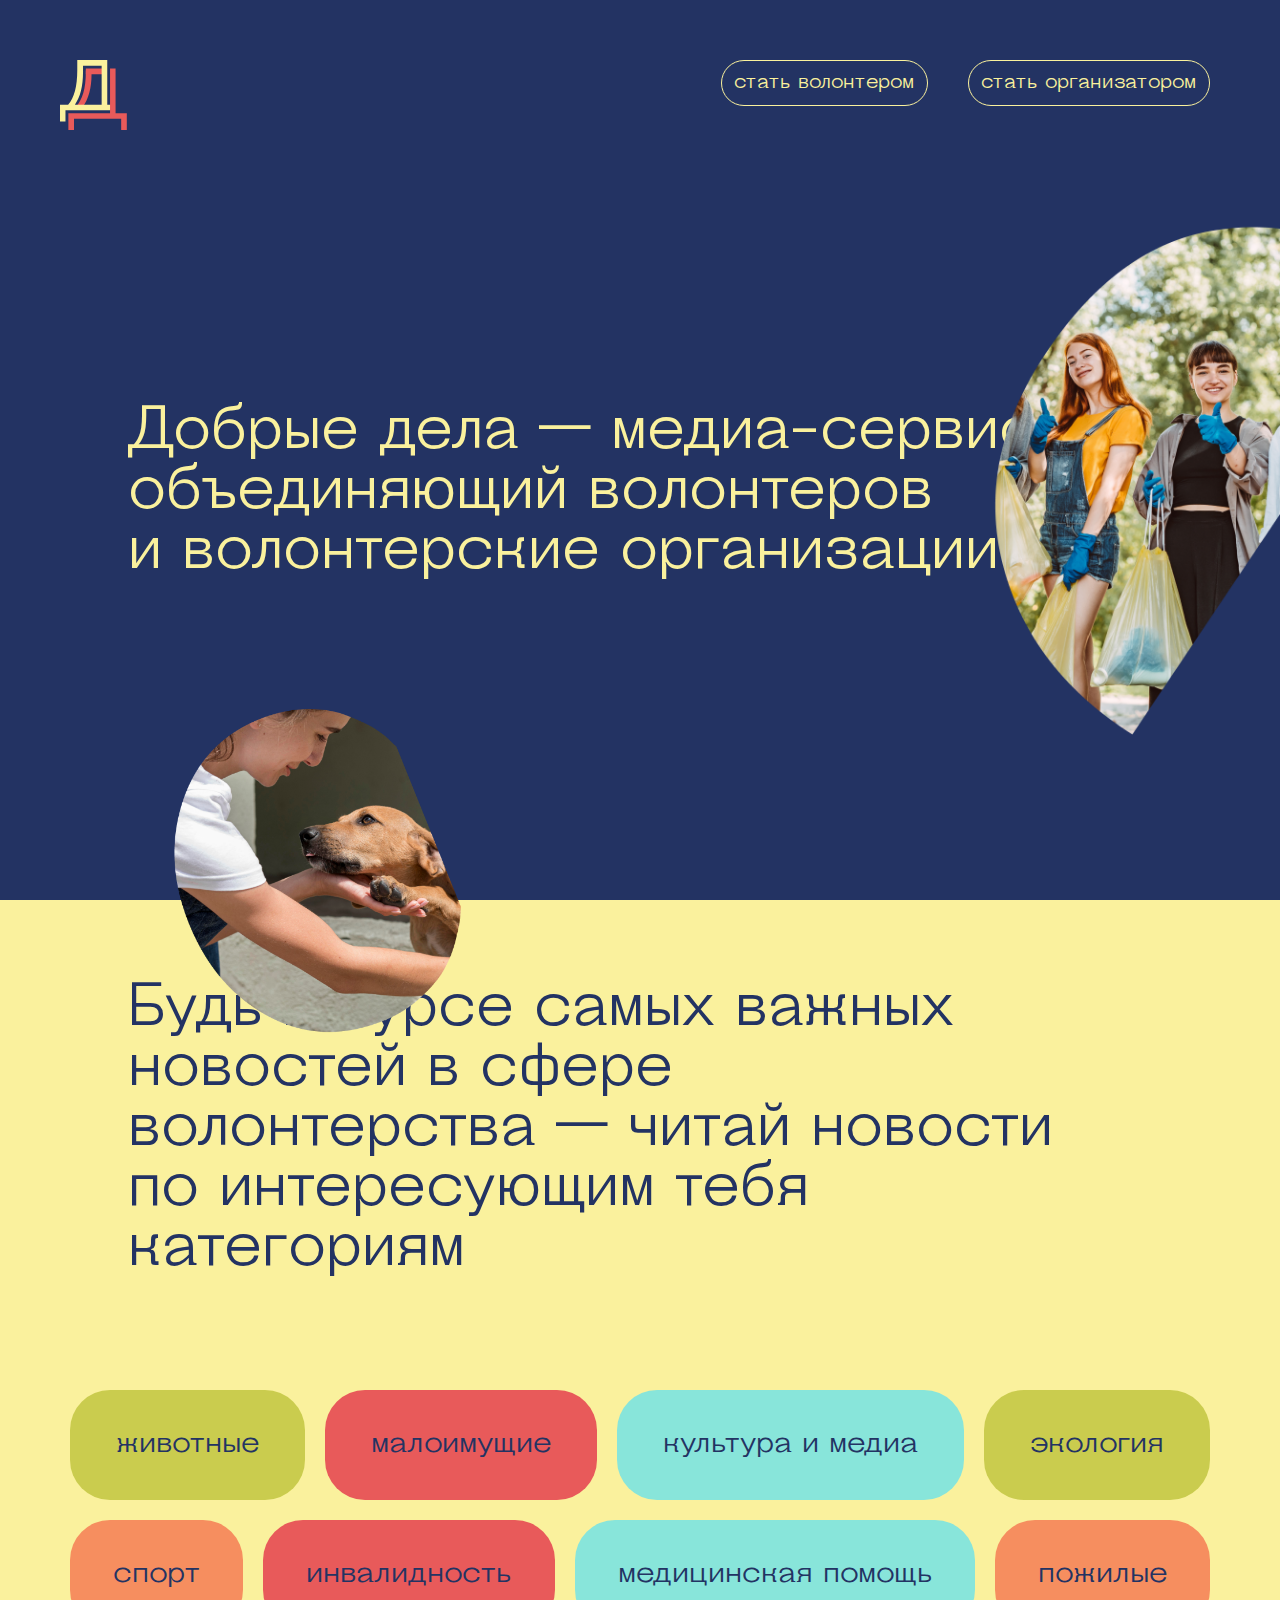
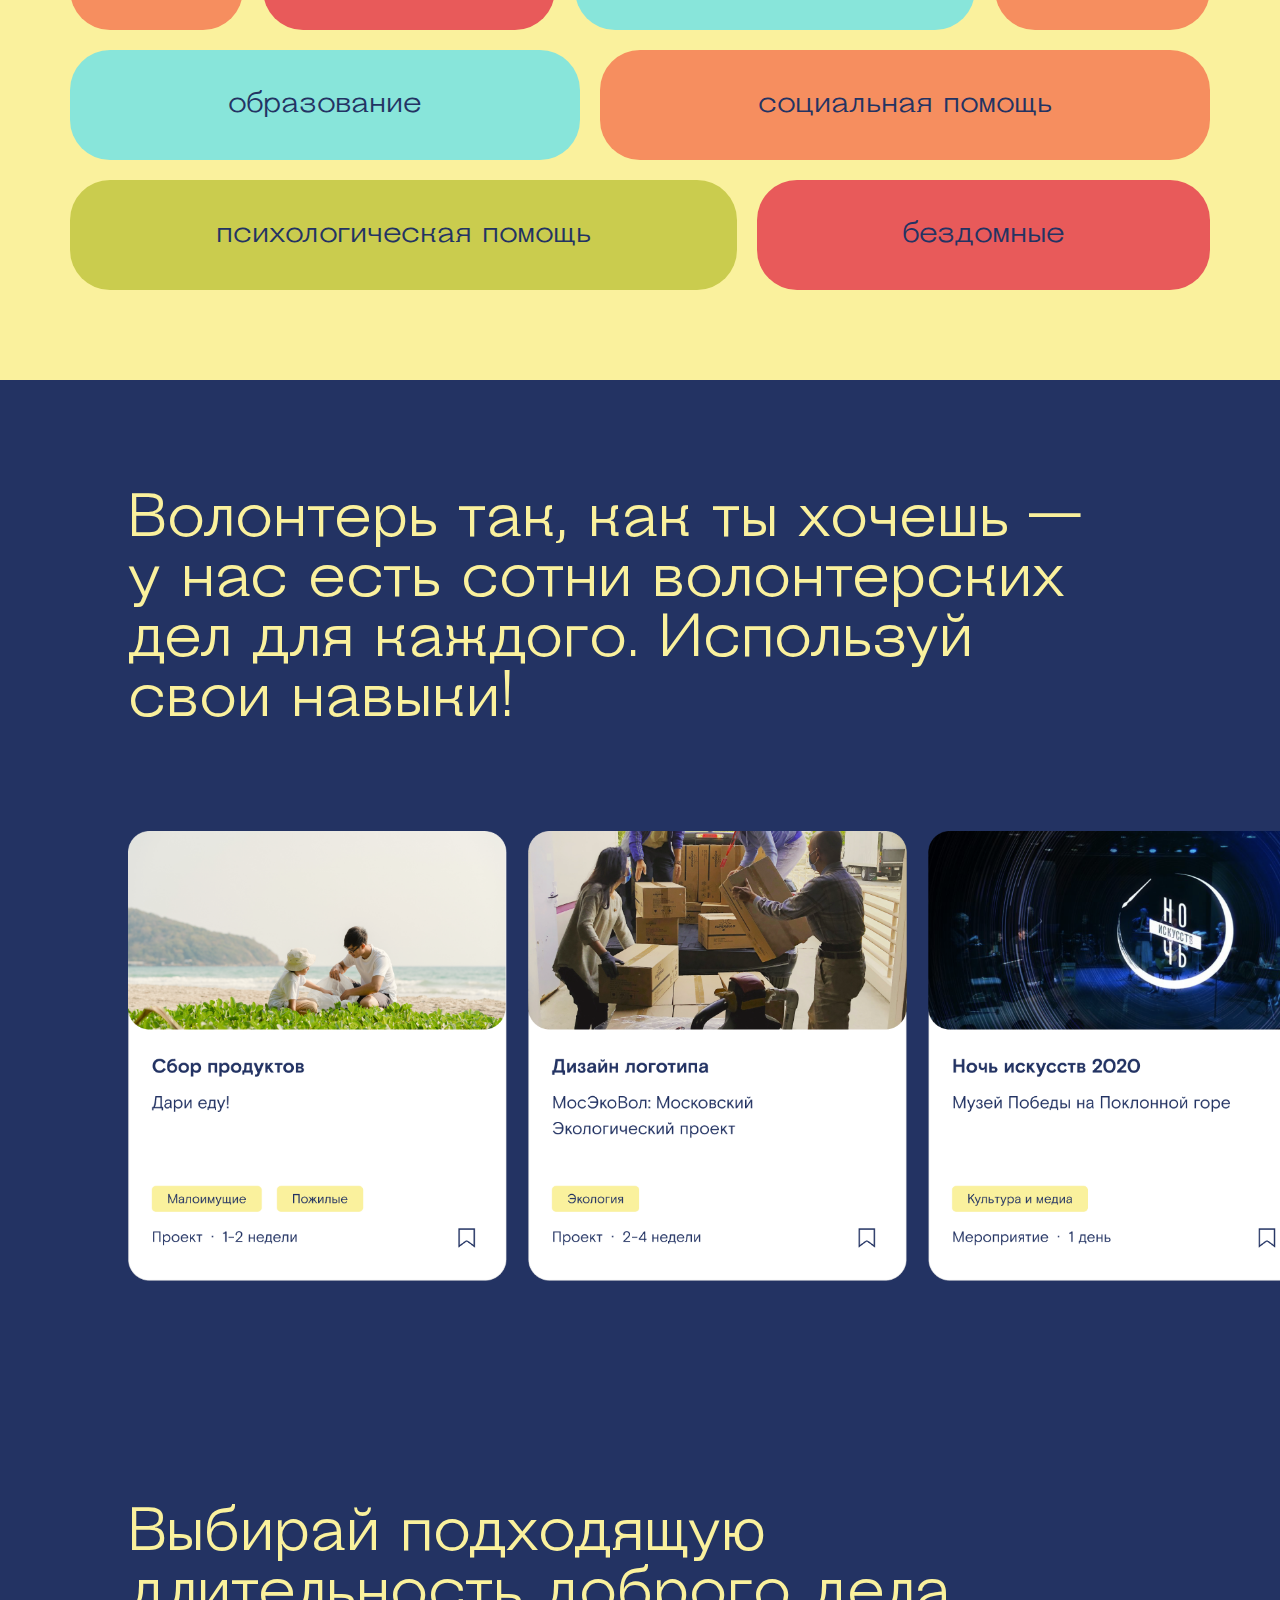
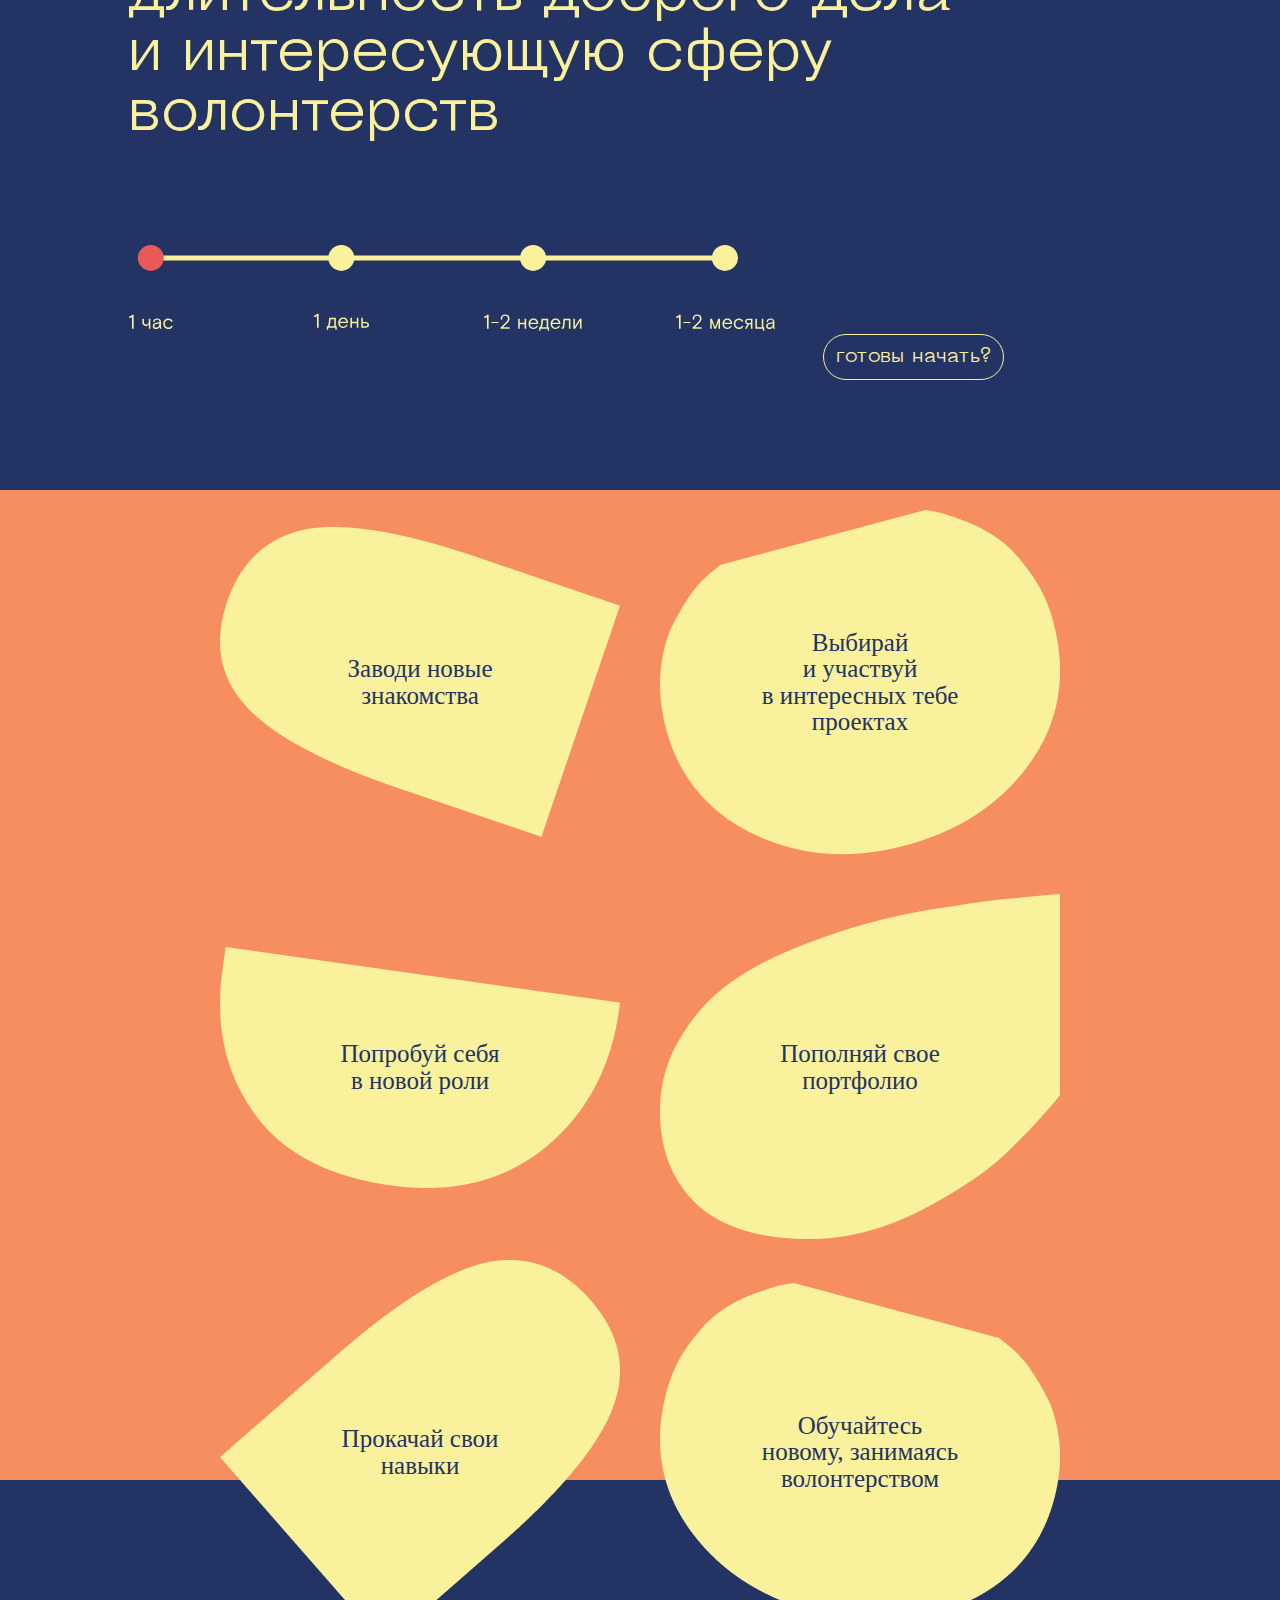
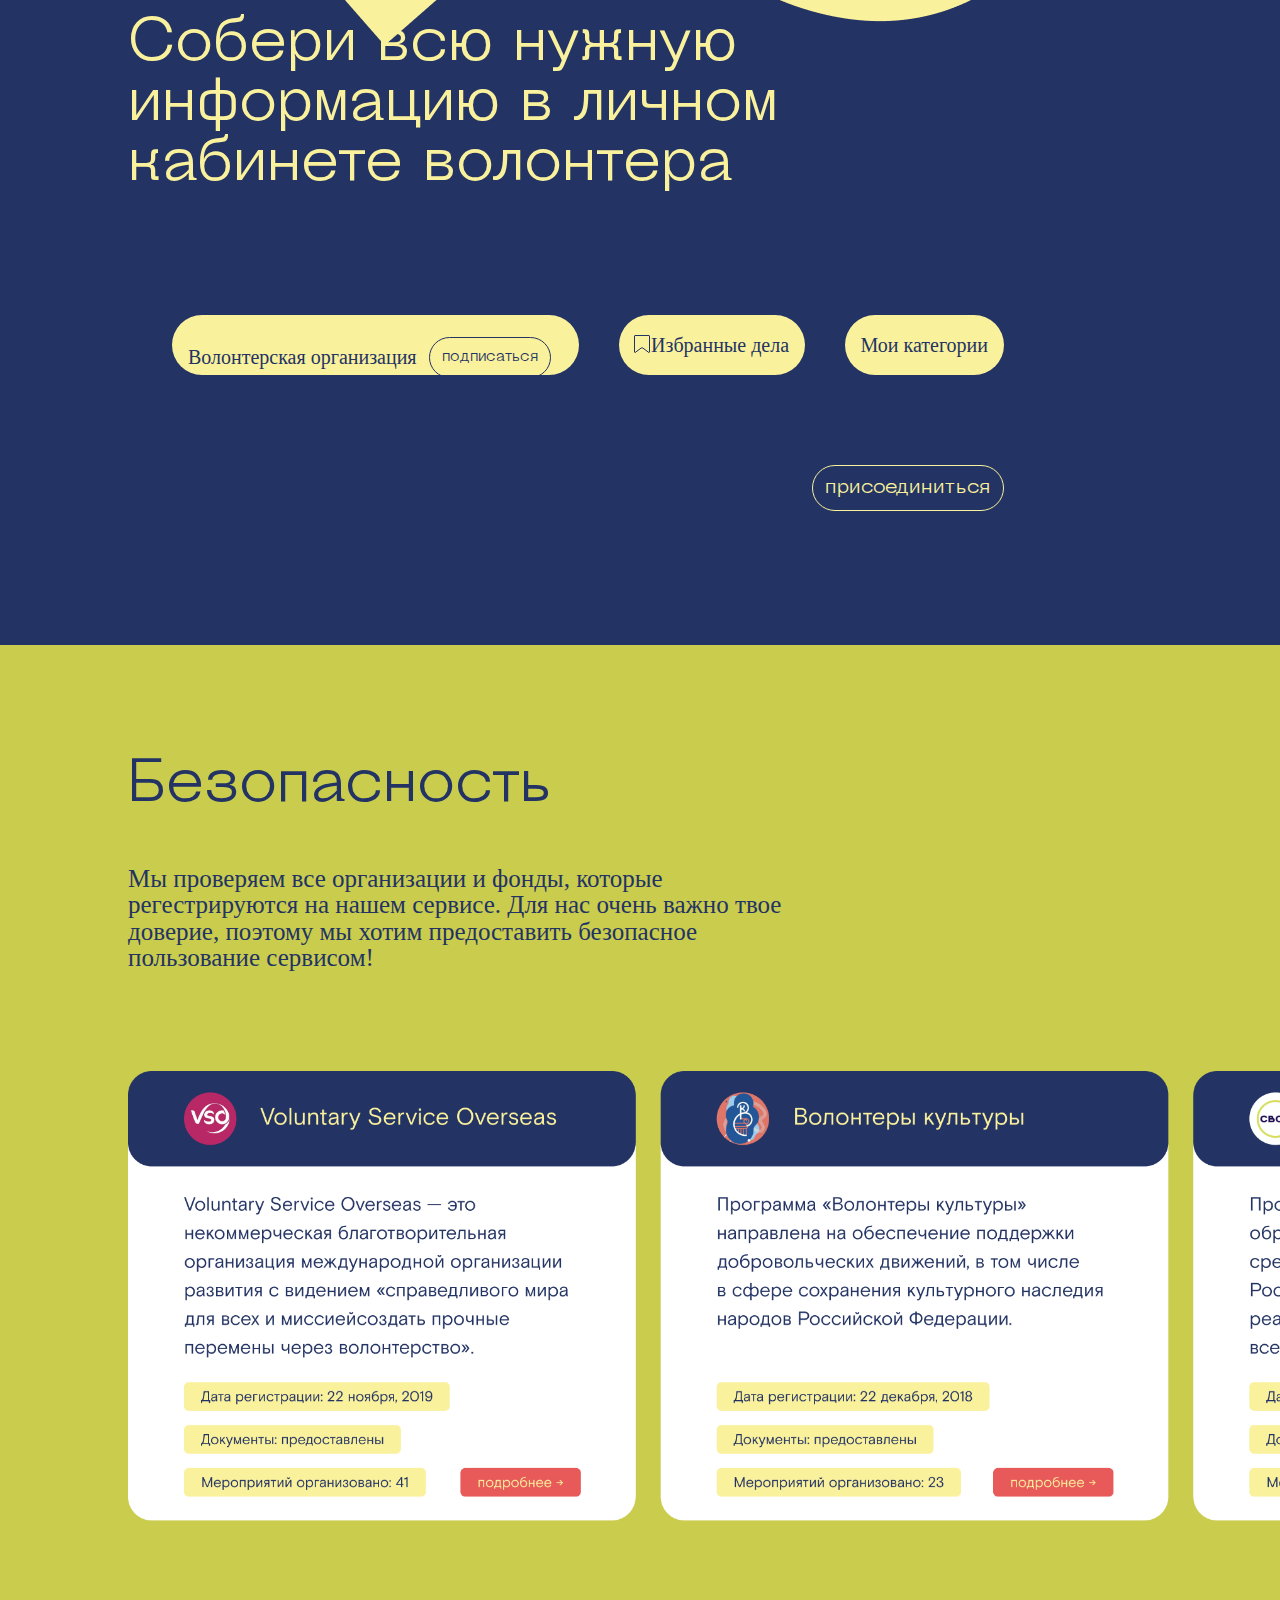
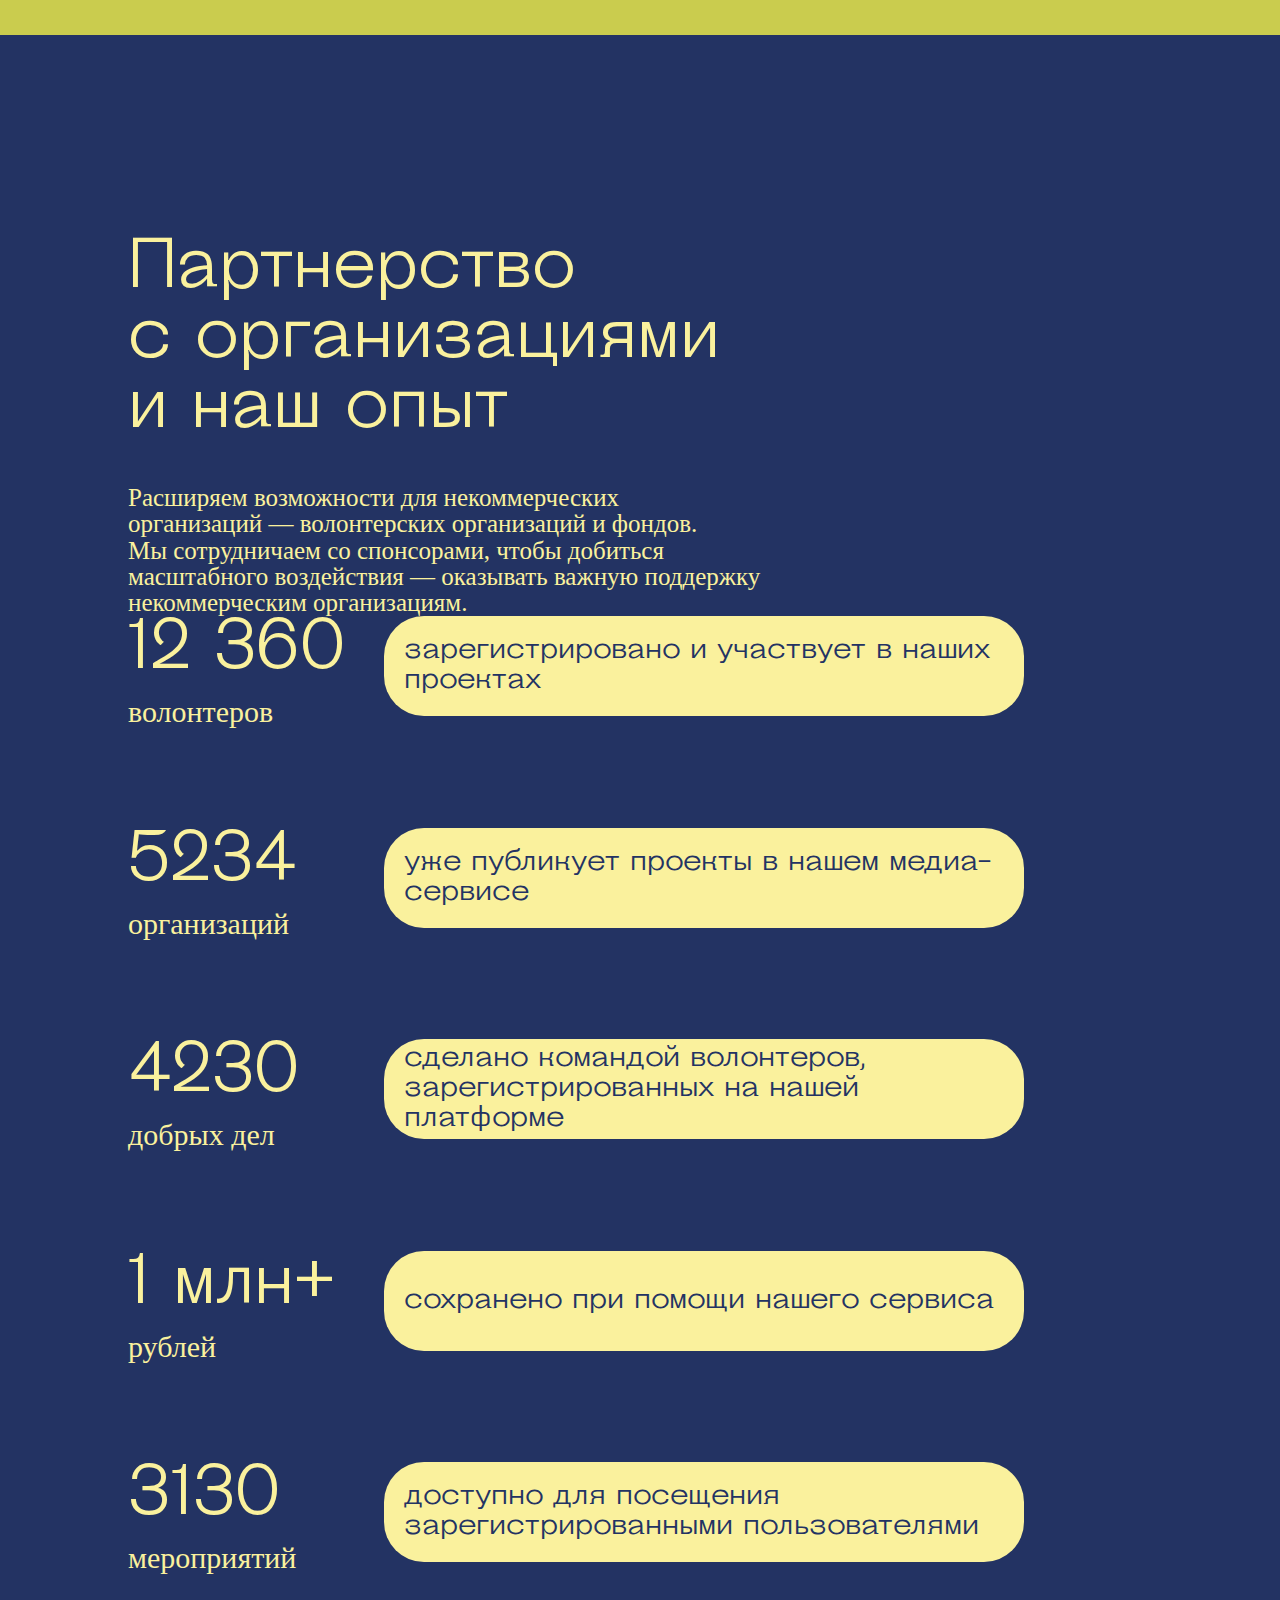
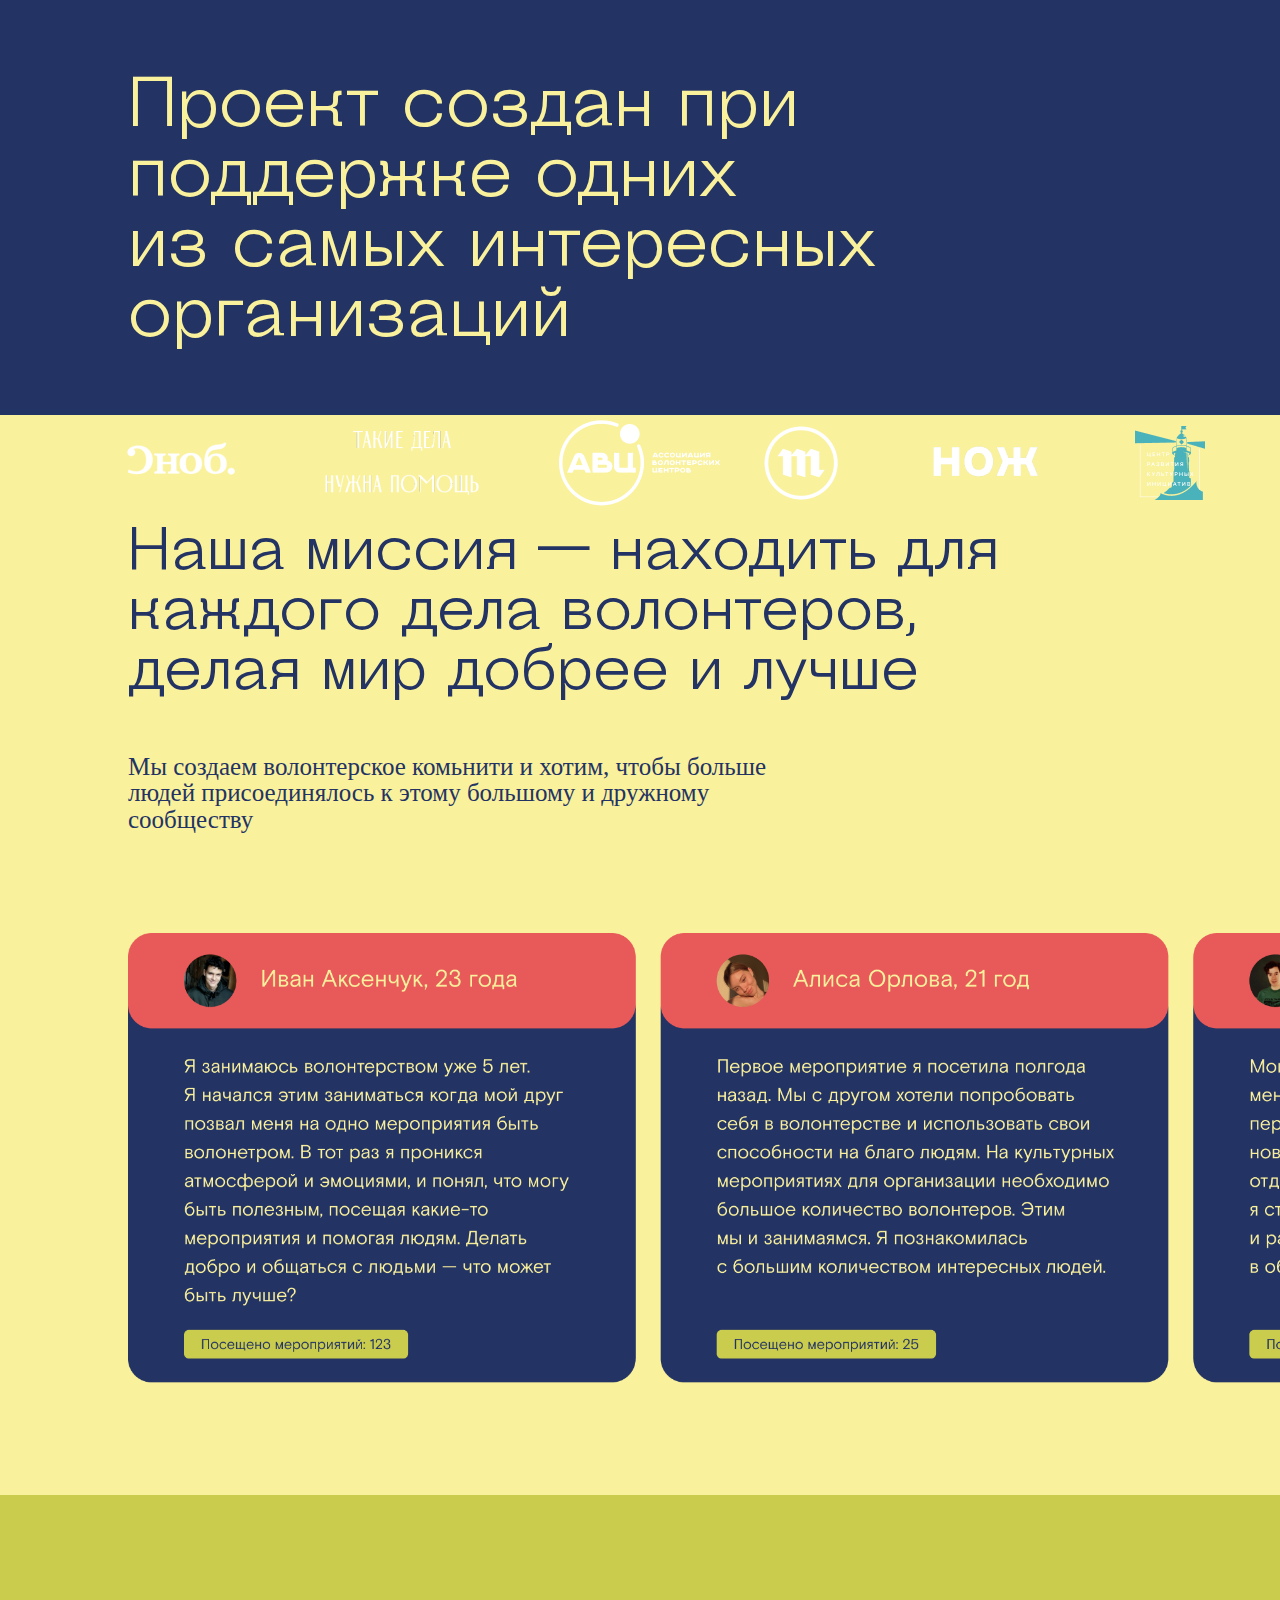
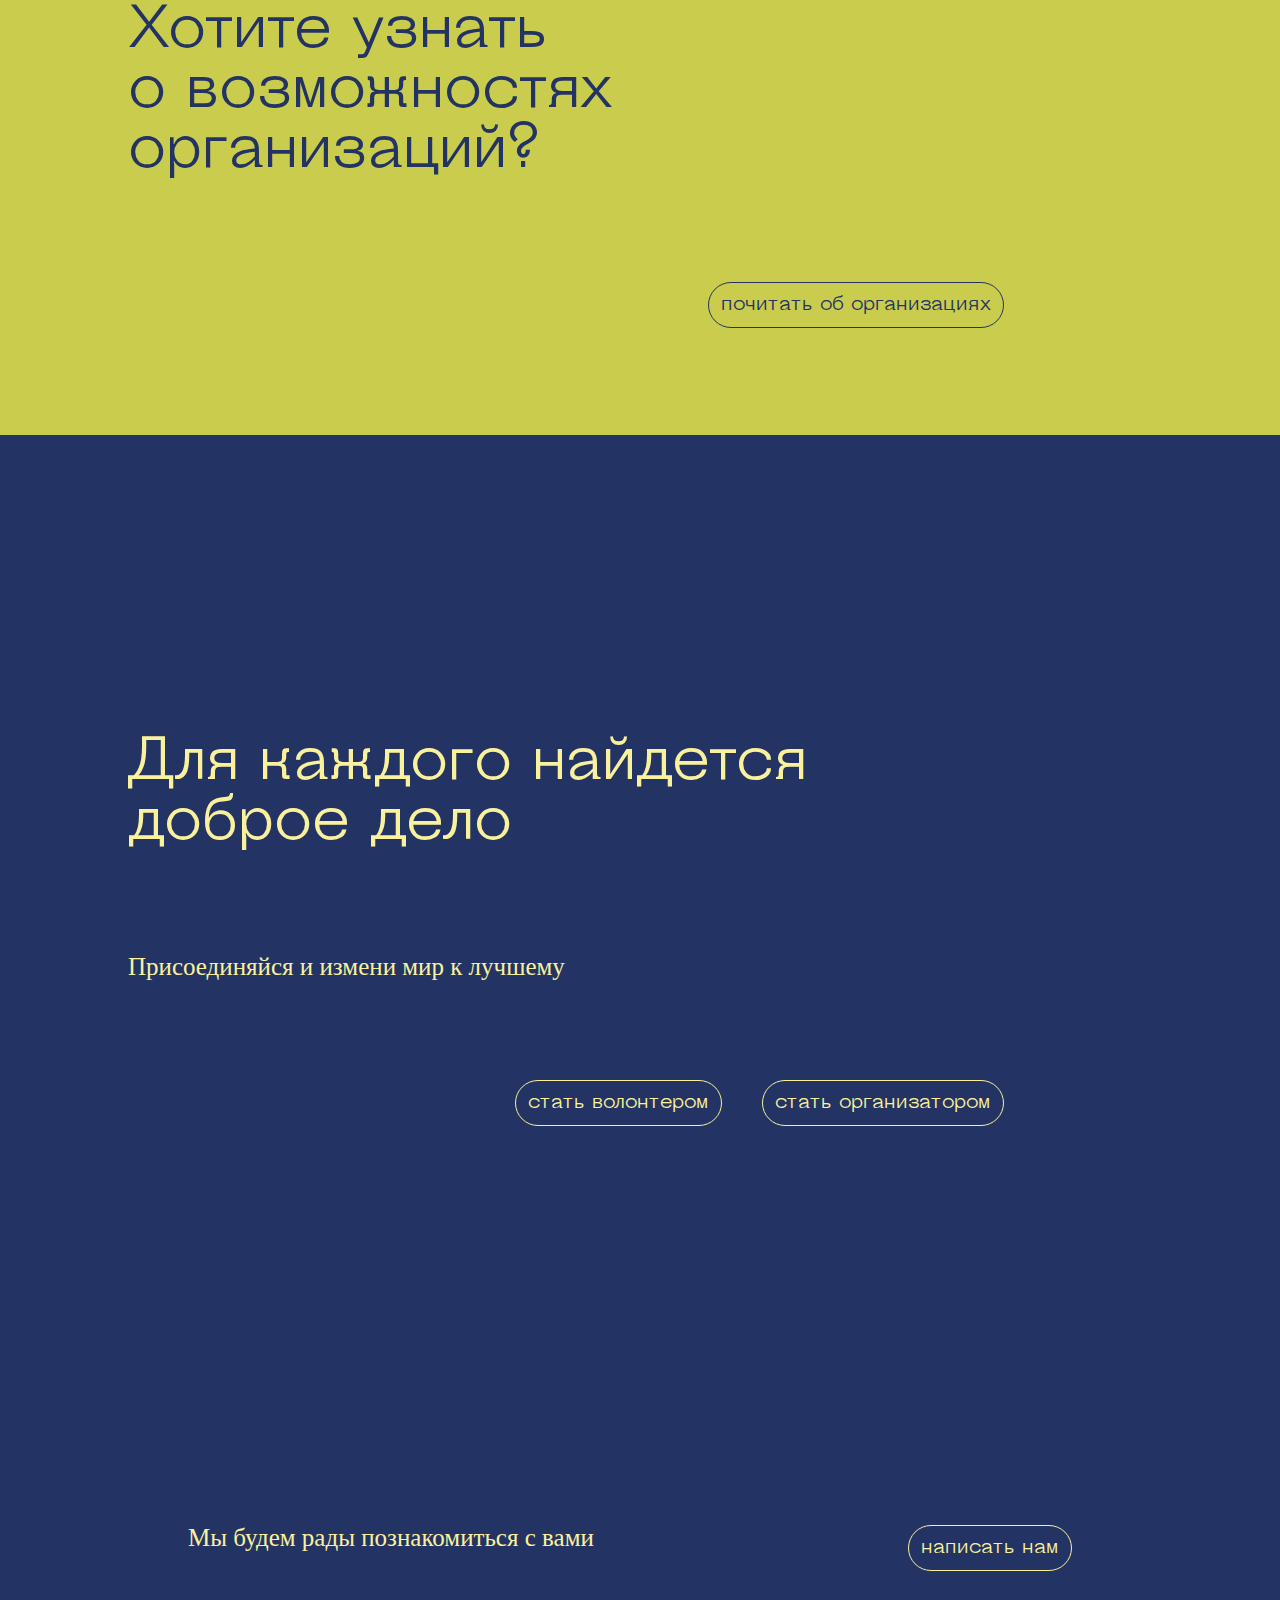
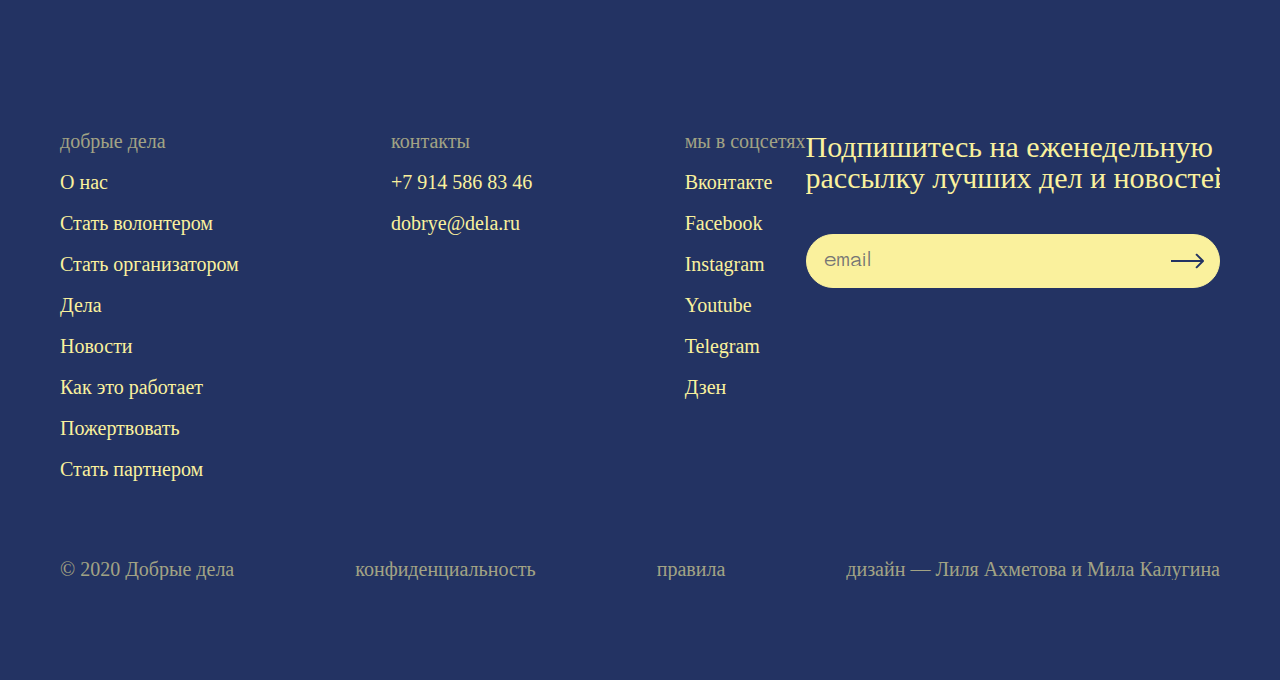
==== commit 4ea90bcf: "добавляю доп. объекты" ====
--- a/index.html
+++ b/index.html
@@ -7,9 +7,20 @@
     <link rel="stylesheet" href="styles/reset.css">
     <link rel="stylesheet" href="styles/volunteer_land_page.css">
   </head>
-  <body>
+  <body style='overflow-x:hidden;'>
 
   <div class="objects">
+    <img src="images/objects/ob-1.png" alt="ob-1">
+    <img src="images/objects/ob-2.png" alt="ob-2">
+    <!-- <img src="images/objects/ob-3.svg" alt="голубой круг">
+    <img src="images/objects/ob-4.svg" alt="красный объект">
+    <img src="images/objects/ob-5.svg" alt="зеленый объект">
+    <img src="images/objects/ob-6.svg" alt="красный объект">
+    <img src="images/objects/ob-7.svg" alt="желтый объект">
+    <img src="images/objects/ob-3.svg" alt="голубой круг">
+    <img src="images/objects/ob-5.svg" alt="зеленый объект">
+    <img src="images/objects/ob-4.svg" alt="красный объект">
+    <img src="images/objects/ob-7.svg" alt="желтый объект"> -->
 
   </div>
 
@@ -52,7 +63,7 @@
         <h1>Волонтерь так, как ты&nbsp;хочешь&nbsp;&mdash; у&nbsp;нас есть сотни волонтерских дел для каждого. Используй свои навыки!</h1>
       </div>
 
-      <div class="affairs">
+      <div class="affairs" style='overflow-x:hidden;'>
         <img src="images/affairs.png" alt="карточки дел">
       </div>
 
@@ -134,7 +145,7 @@
       <p>Мы&nbsp;проверяем все организации и&nbsp;фонды, которые регестрируются на&nbsp;нашем сервисе. Для нас очень важно твое доверие, поэтому мы&nbsp;хотим предоставить безопасное пользование сервисом!</p>
     </div>
 
-    <div class="security_posts">
+    <div class="security_posts" style='overflow-x:hidden;'>
       <img src="images/security_posts.png" alt="">
     </div>
   </div>
@@ -209,7 +220,7 @@
       <p>Мы&nbsp;создаем волонтерское комьнити и&nbsp;хотим, чтобы больше людей присоединялось к&nbsp;этому большому и&nbsp;дружному сообществу</p>
     </div>
 
-    <div class="community_posts">
+    <div class="community_posts"  style='overflow-x:hidden;'>
       <img src="images/community_posts.png" alt="">
     </div>
   </div>
@@ -265,7 +276,7 @@
         </div>
       </div>
 
-      <div class="contact_form">
+      <div class="contact_form"  style='overflow-x:hidden;'>
         <h3>Подпишитесь на&nbsp;еженедельную рассылку лучших дел и&nbsp;новостей</h3>
         <div class="contact_form_email">
           <p><input placeholder="email" type="email" name="subscriber[email]" id="subscriber_email"></p>
@@ -274,7 +285,7 @@
       </div>
     </div>
 
-    <div class="footer_data">
+    <div class="footer_data"  style='overflow-x:hidden;'>
       <p>© 2020 Добрые дела</p>
       <p>конфиденциальность</p>
       <p>правила</p>
--- a/styles/volunteer_land_page.css
+++ b/styles/volunteer_land_page.css
@@ -19,10 +19,15 @@
   font-weight: normal;
 }
 
+*, *:after, *:before {
+  box-sizing: border-box;
+}
+
 body {
-  overflow-x: hidden;s
-}
-
+  overflow-x: hidden !important;
+  width: 100vw;
+  display: block;
+}
 
 h1 {
   font-family: 'Steinbeck';
@@ -32,6 +37,96 @@
   line-height: 60px;
 }
 
+/* Изображения */
+.objects {
+  position: absolute;
+}
+
+.objects img {
+  overflow-x: hidden !important;
+}
+
+.objects img:nth-child(1) {
+  position: absolute;
+  height: 600px;
+  left: 70vw;
+  top: 15vh;
+}
+
+.objects img:nth-child(2) {
+  position: absolute;
+  height: 400px;
+  left: 10vw;
+  top: 75vh;
+}
+
+.objects img:nth-child(3) {
+  position: absolute;
+  height: 200px;
+  left: 71vw;
+  top: 15vh;
+}
+
+.objects img:nth-child(4) {
+  position: absolute;
+  height: 350px;
+  left: 65.5vw;
+  top: 53vh;
+}
+
+.objects img:nth-child(5) {
+  position: absolute;
+  height: 300px;
+  left: 71vw;
+  top: 85vh;
+}
+
+.objects img:nth-child(6) {
+  position: absolute;
+  height: 200px;
+  left: -25vw;
+  top: 213vh;
+}
+
+.objects img:nth-child(7) {
+  position: absolute;
+  height: 500px;
+  left: 85vw;
+  top: 340vh;
+}
+
+.objects img:nth-child(8) {
+  position: absolute;
+  height: 300px;
+  left: 90vw;
+  top: 400vh;
+}
+
+.objects img:nth-child(9) {
+  position: absolute;
+  height: 300px;
+  left: -15vw;
+  top: 460vh;
+  transform: rotate(90deg);
+}
+
+.objects img:nth-child(10) {
+  position: absolute;
+  height: 500px;
+  left: 85vw;
+  top: 510vh;
+  transform: rotate(90deg);
+}
+
+.objects img:nth-child(11) {
+  position: absolute;
+  height: 400px;
+  left: -8vw;
+  top: 580vh;
+  transform: rotate(40deg);
+}
+
+/* 1 блок */
 .main {
   padding: 0px, 60px;
   background-color: #233363;
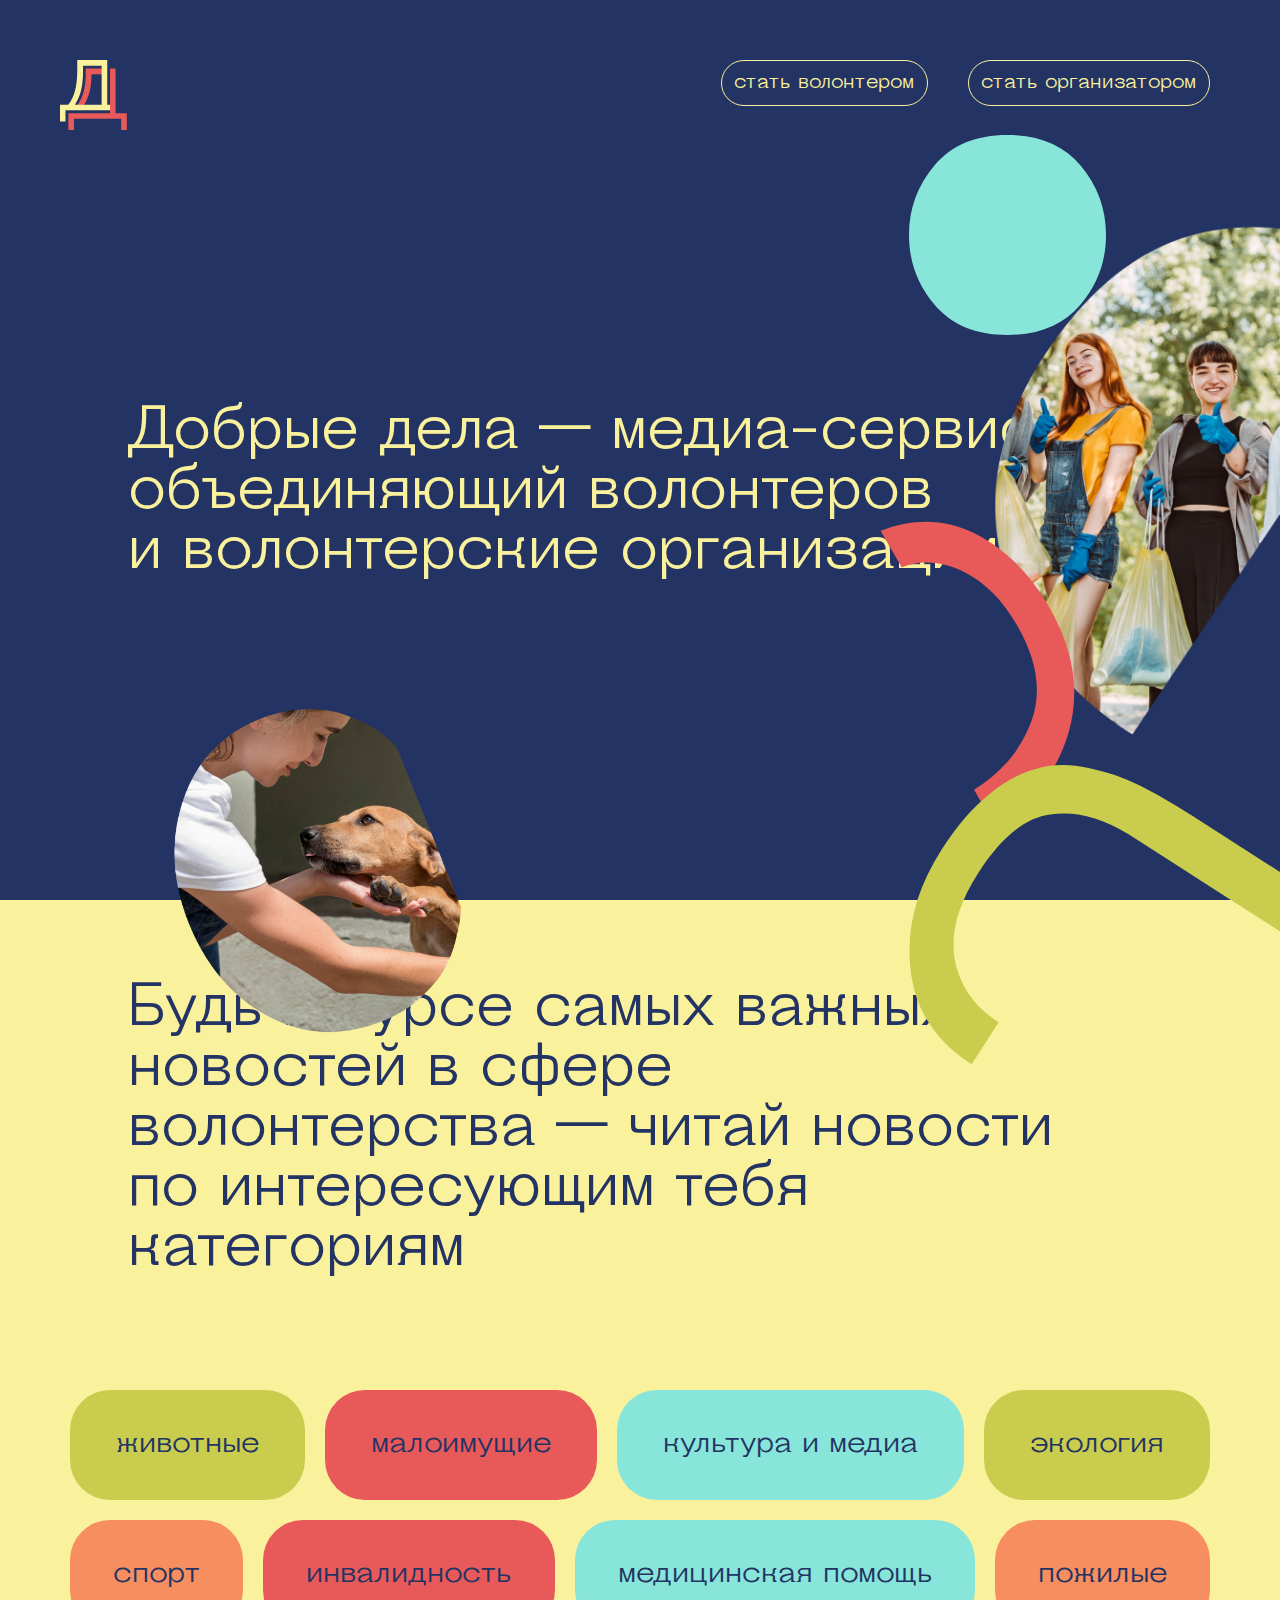
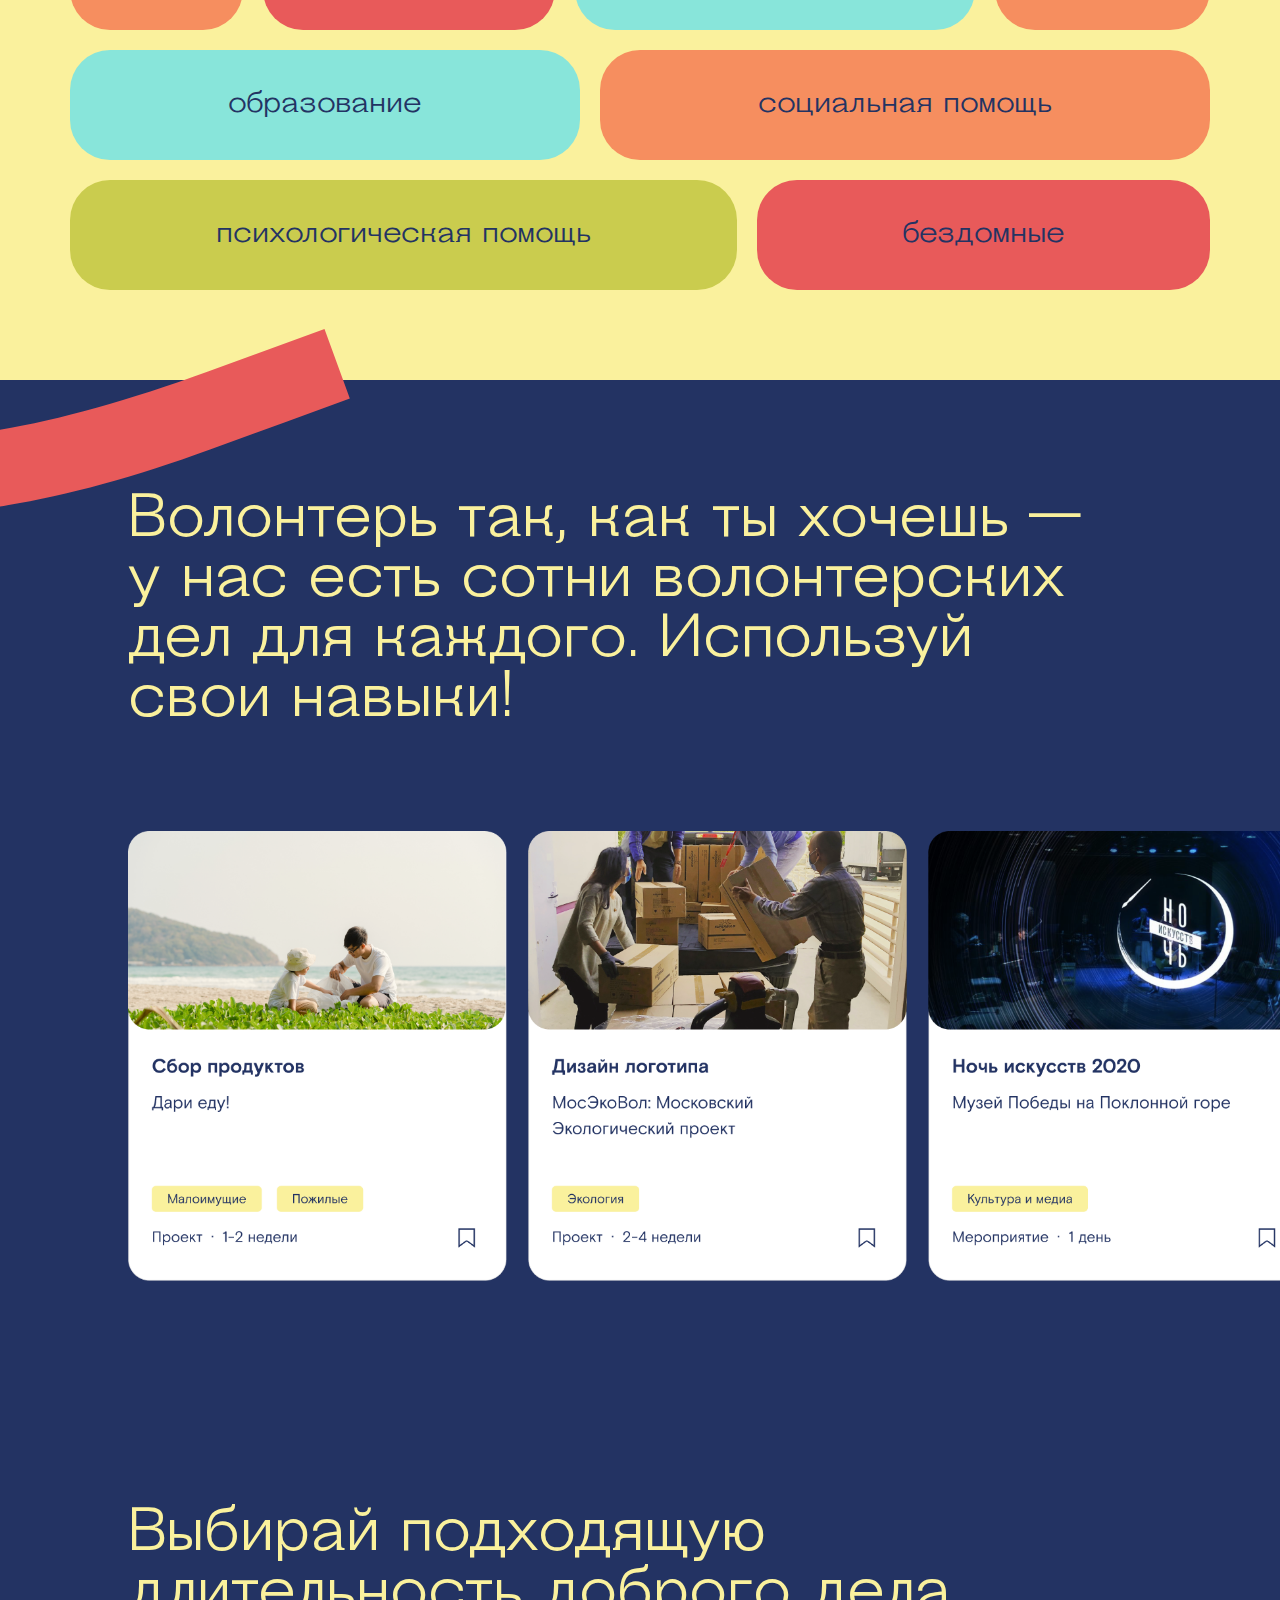
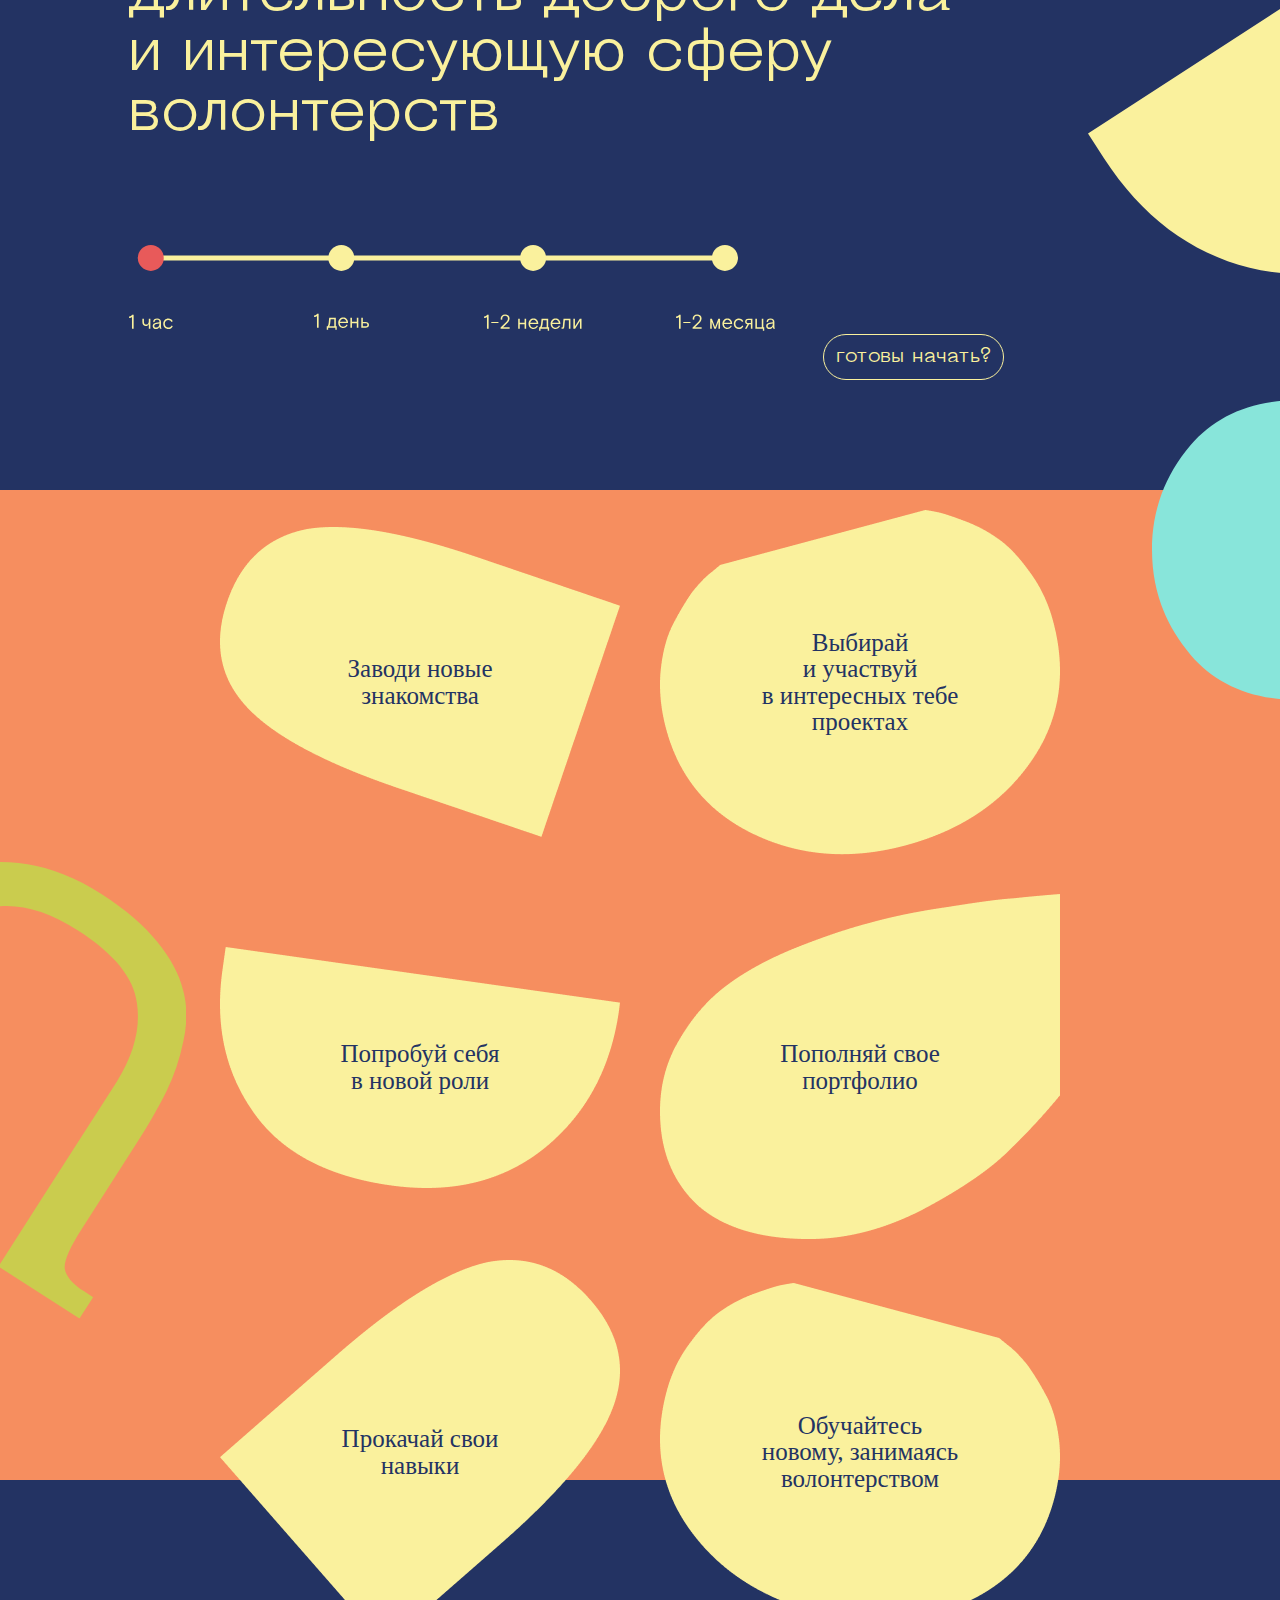
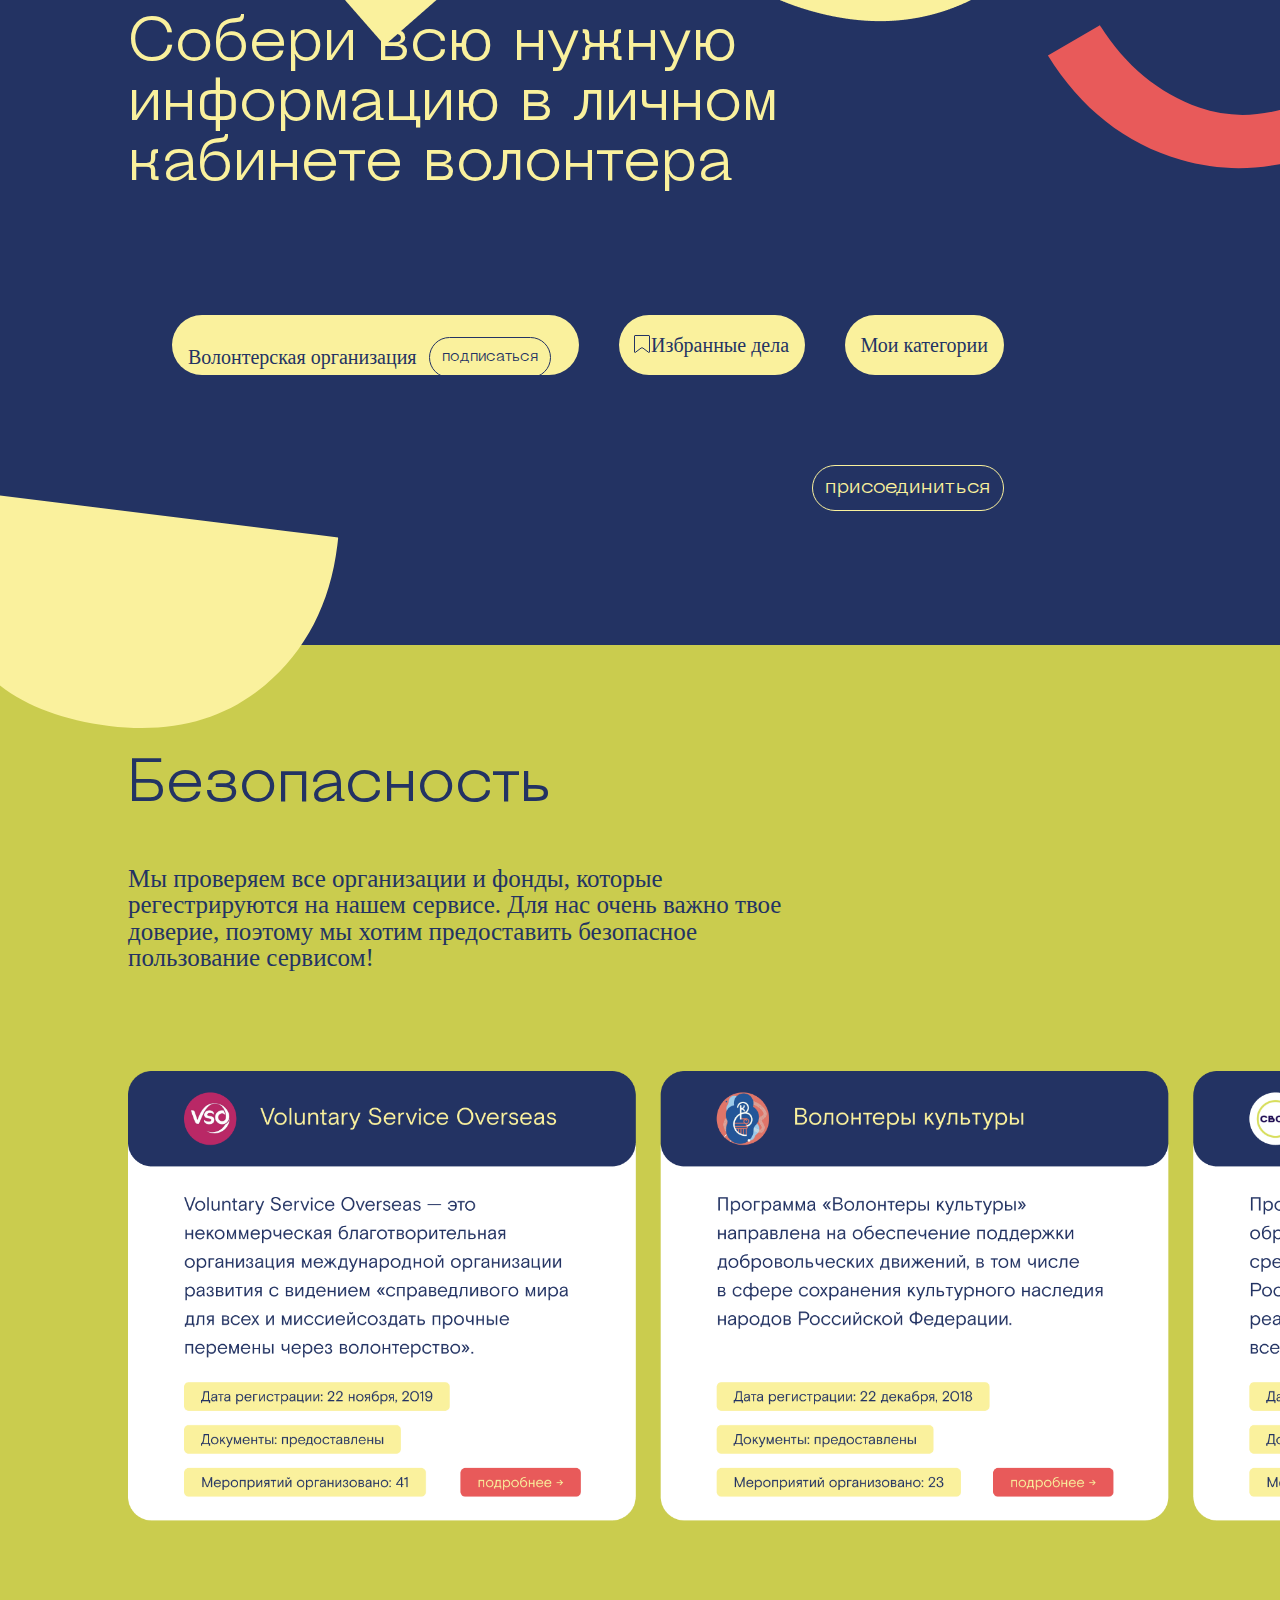
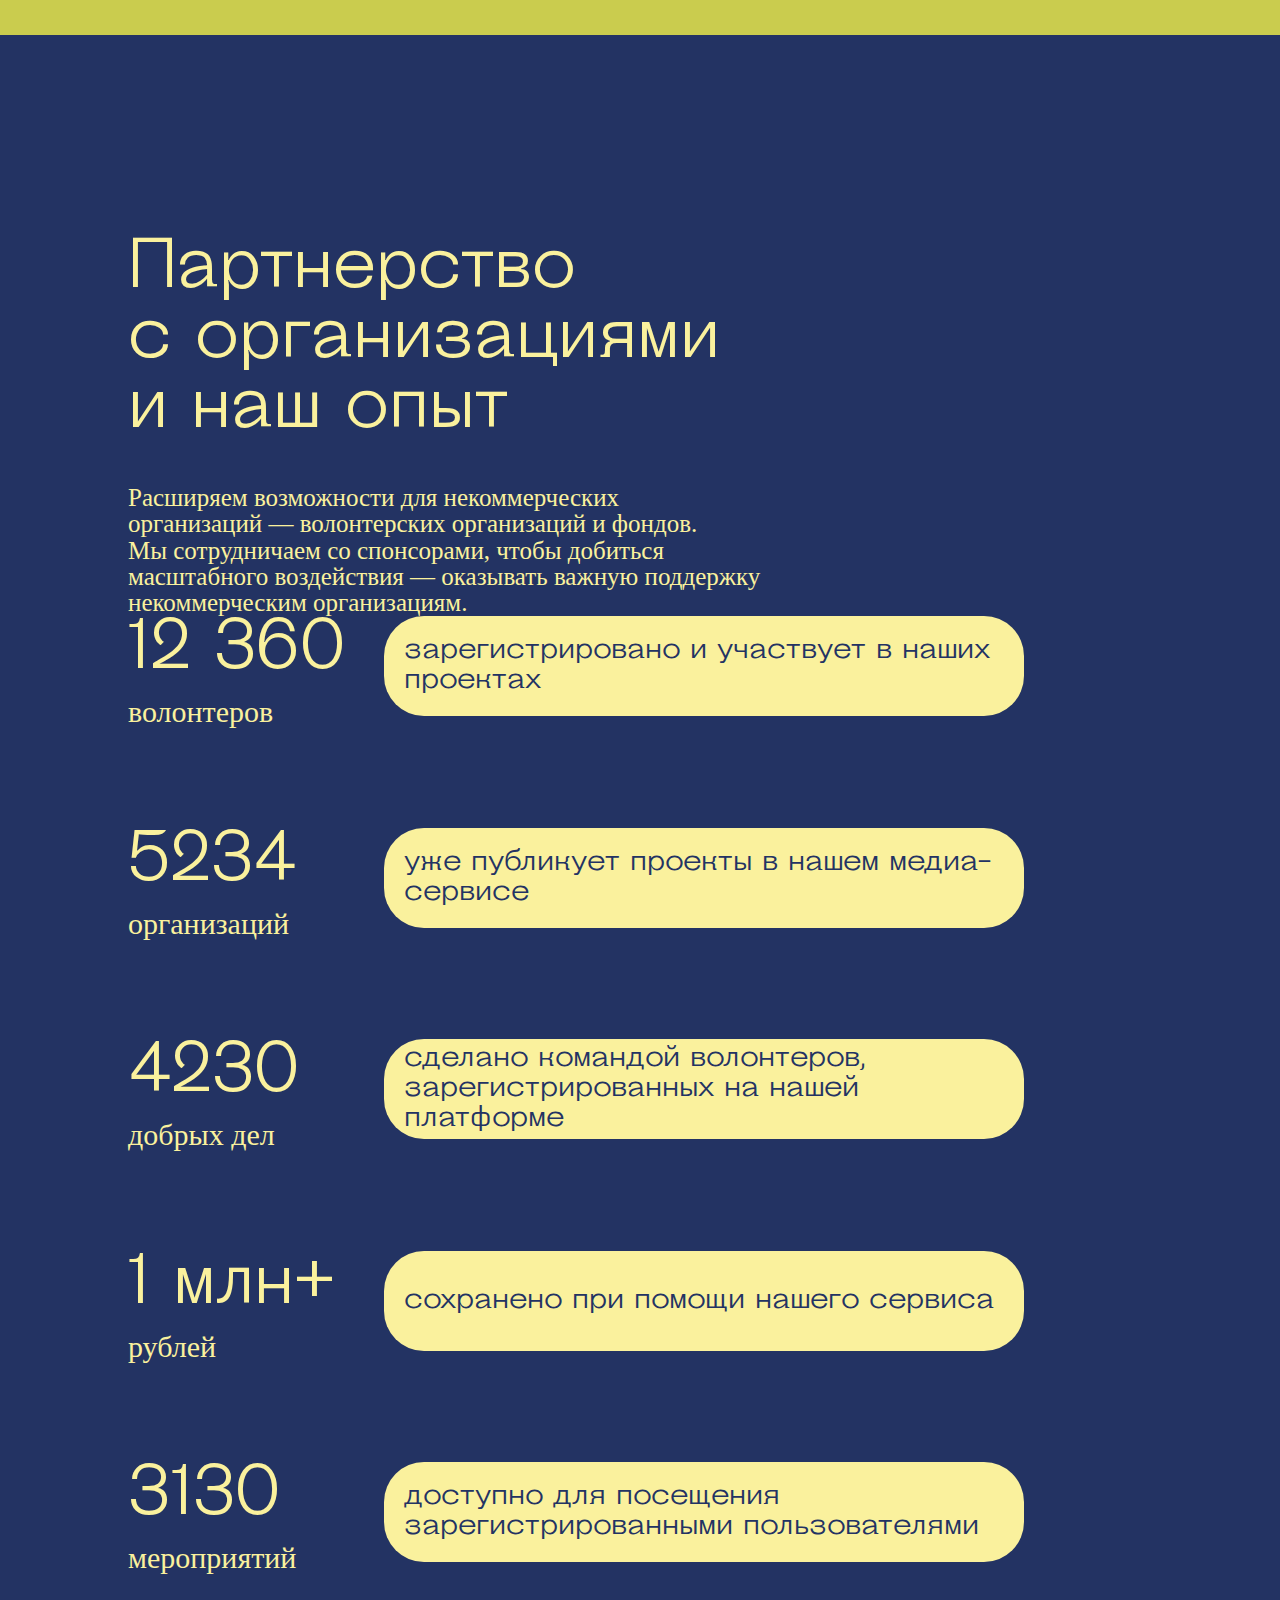
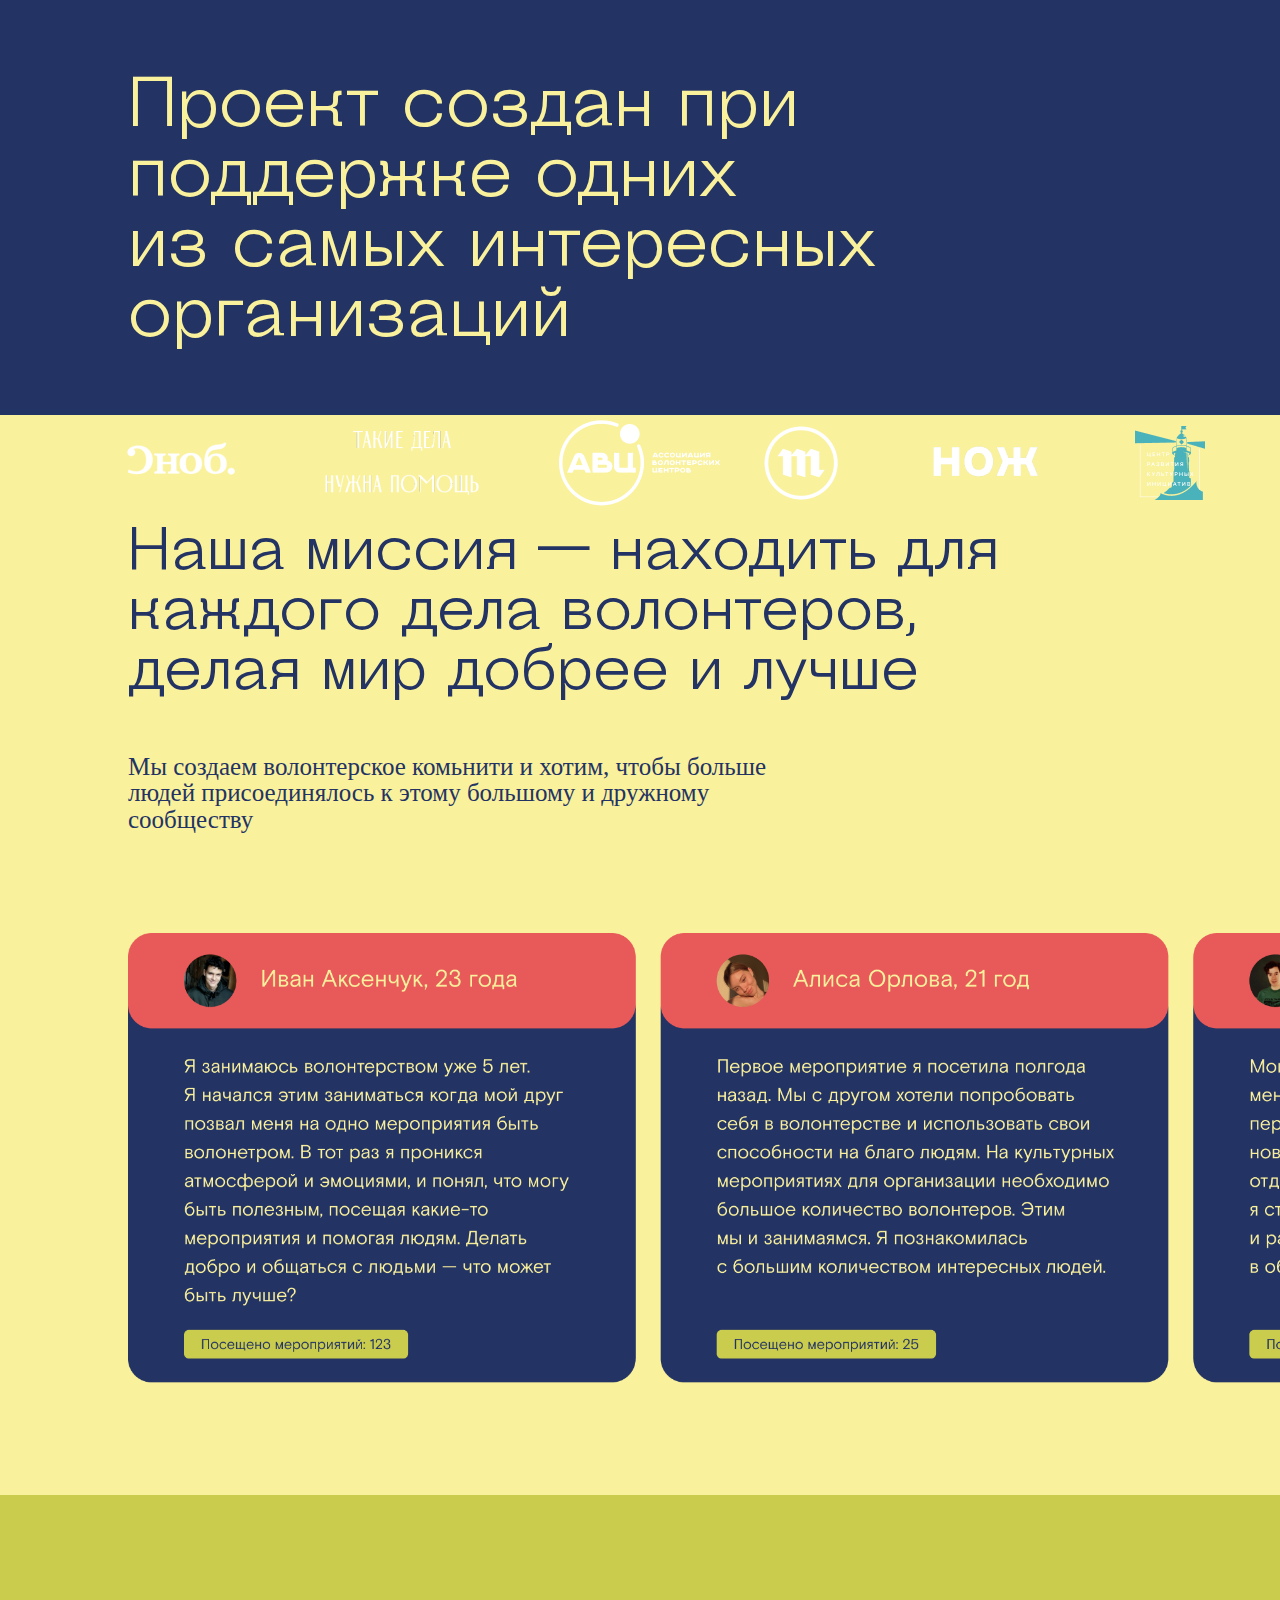
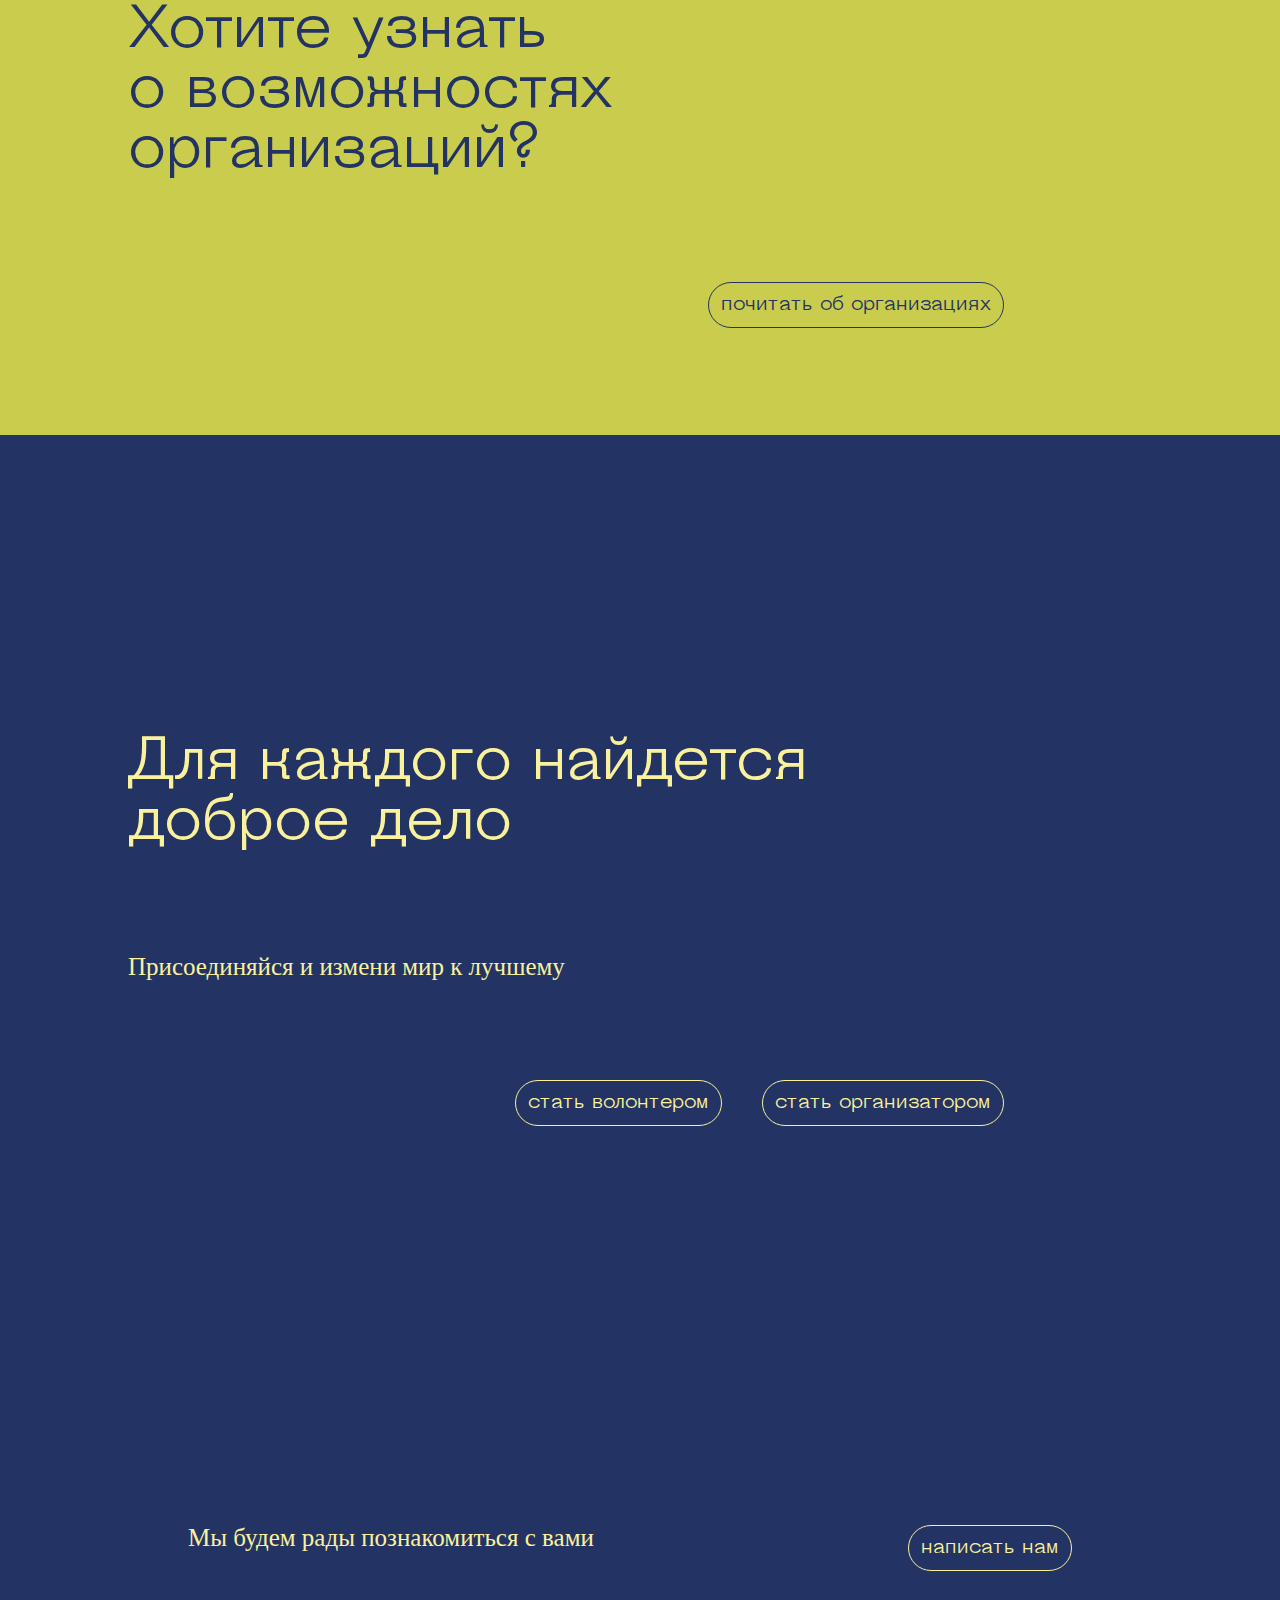
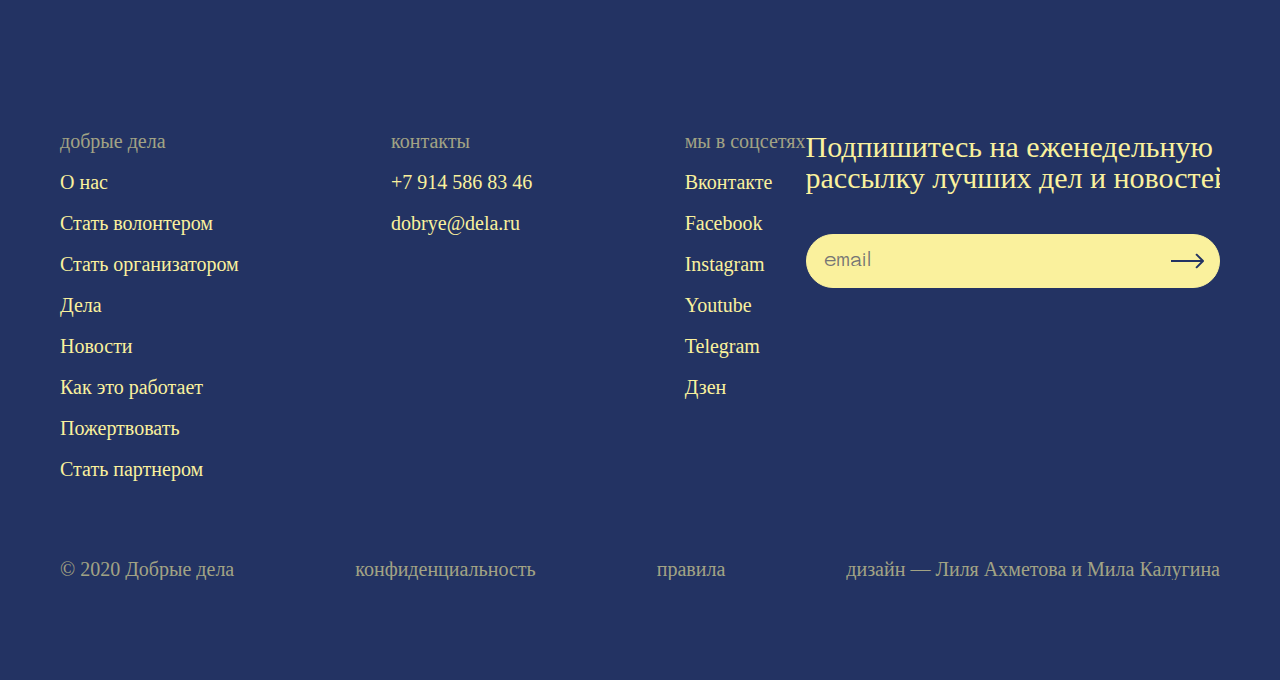
==== commit 70ec8d4e: "Добавляю объекты" ====
--- a/index.html
+++ b/index.html
@@ -12,7 +12,7 @@
   <div class="objects">
     <img src="images/objects/ob-1.png" alt="ob-1">
     <img src="images/objects/ob-2.png" alt="ob-2">
-    <!-- <img src="images/objects/ob-3.svg" alt="голубой круг">
+    <img src="images/objects/ob-3.svg" alt="голубой круг">
     <img src="images/objects/ob-4.svg" alt="красный объект">
     <img src="images/objects/ob-5.svg" alt="зеленый объект">
     <img src="images/objects/ob-6.svg" alt="красный объект">
@@ -20,7 +20,7 @@
     <img src="images/objects/ob-3.svg" alt="голубой круг">
     <img src="images/objects/ob-5.svg" alt="зеленый объект">
     <img src="images/objects/ob-4.svg" alt="красный объект">
-    <img src="images/objects/ob-7.svg" alt="желтый объект"> -->
+    <img src="images/objects/ob-7.svg" alt="желтый объект">
 
   </div>
 
--- a/styles/volunteer_land_page.css
+++ b/styles/volunteer_land_page.css
@@ -21,6 +21,9 @@
 
 *, *:after, *:before {
   box-sizing: border-box;
+}
+html {
+  overflow-x: hidden !important;
 }
 
 body {
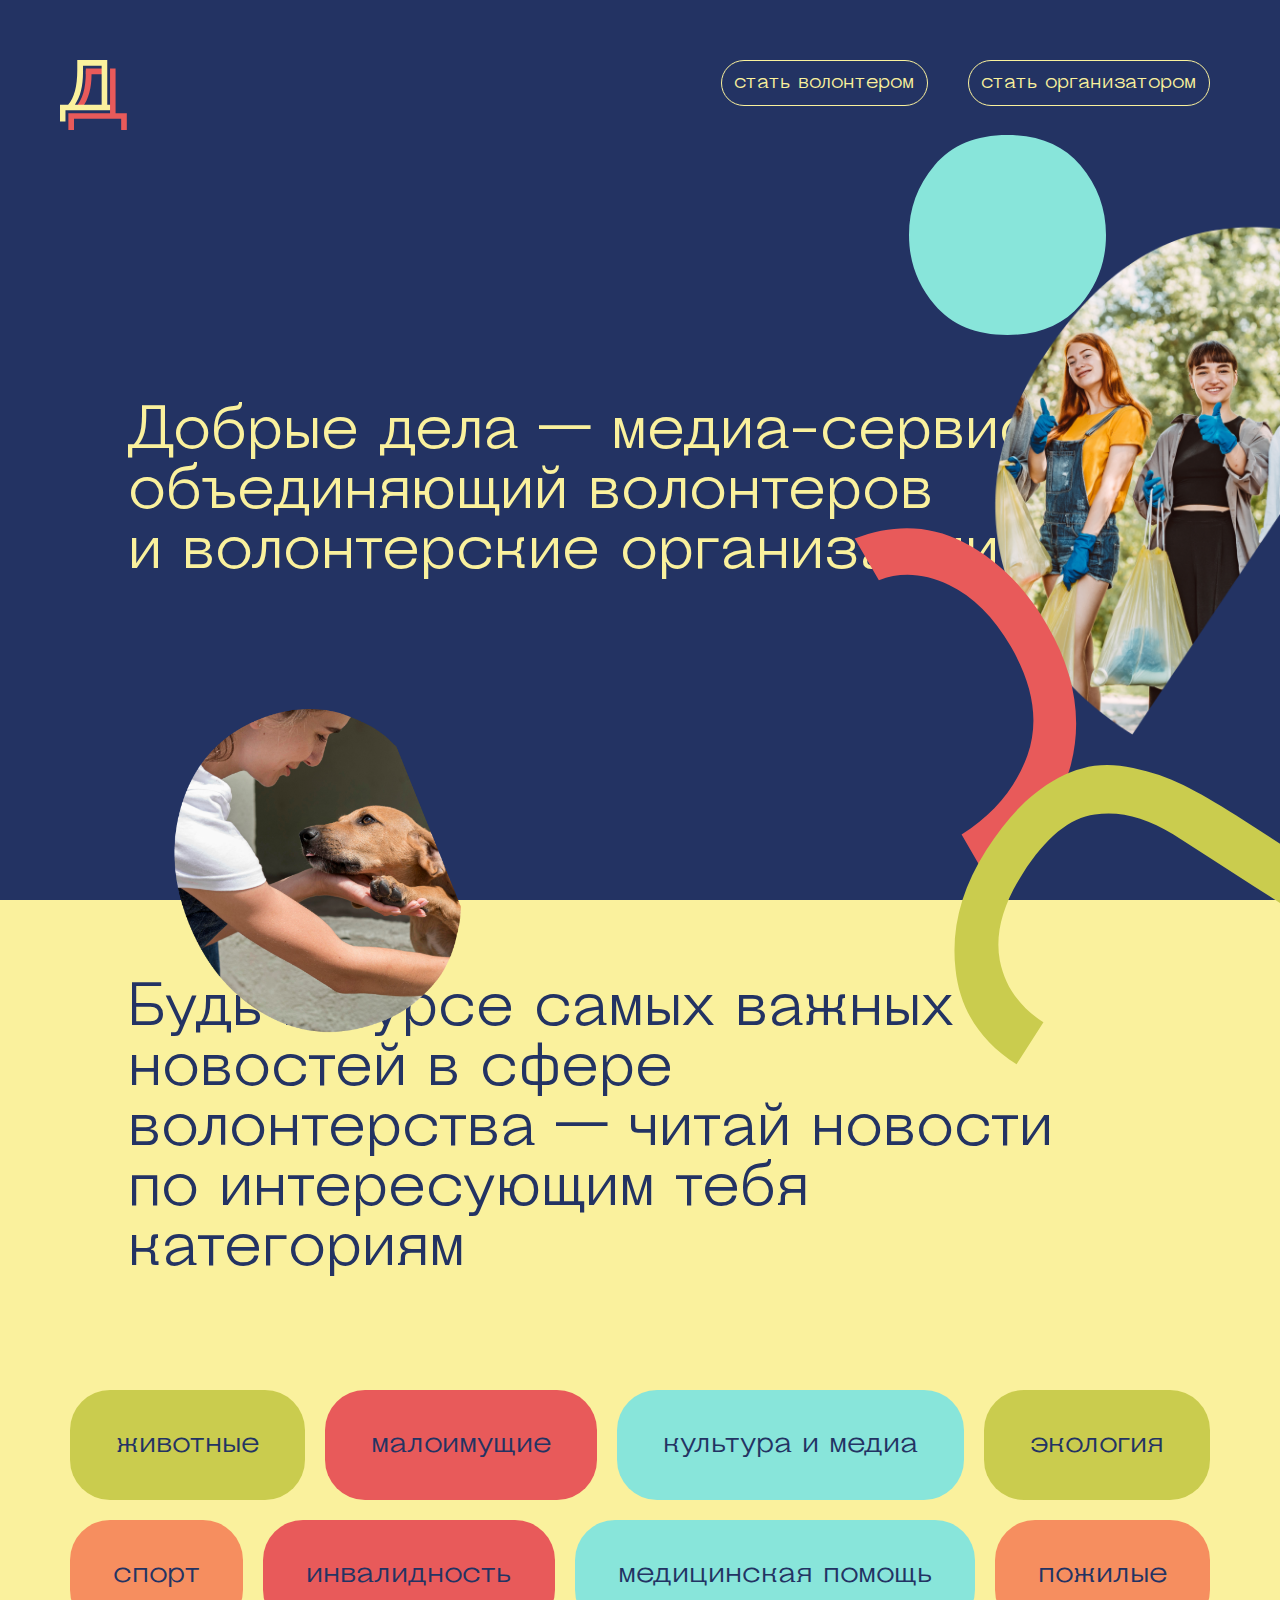
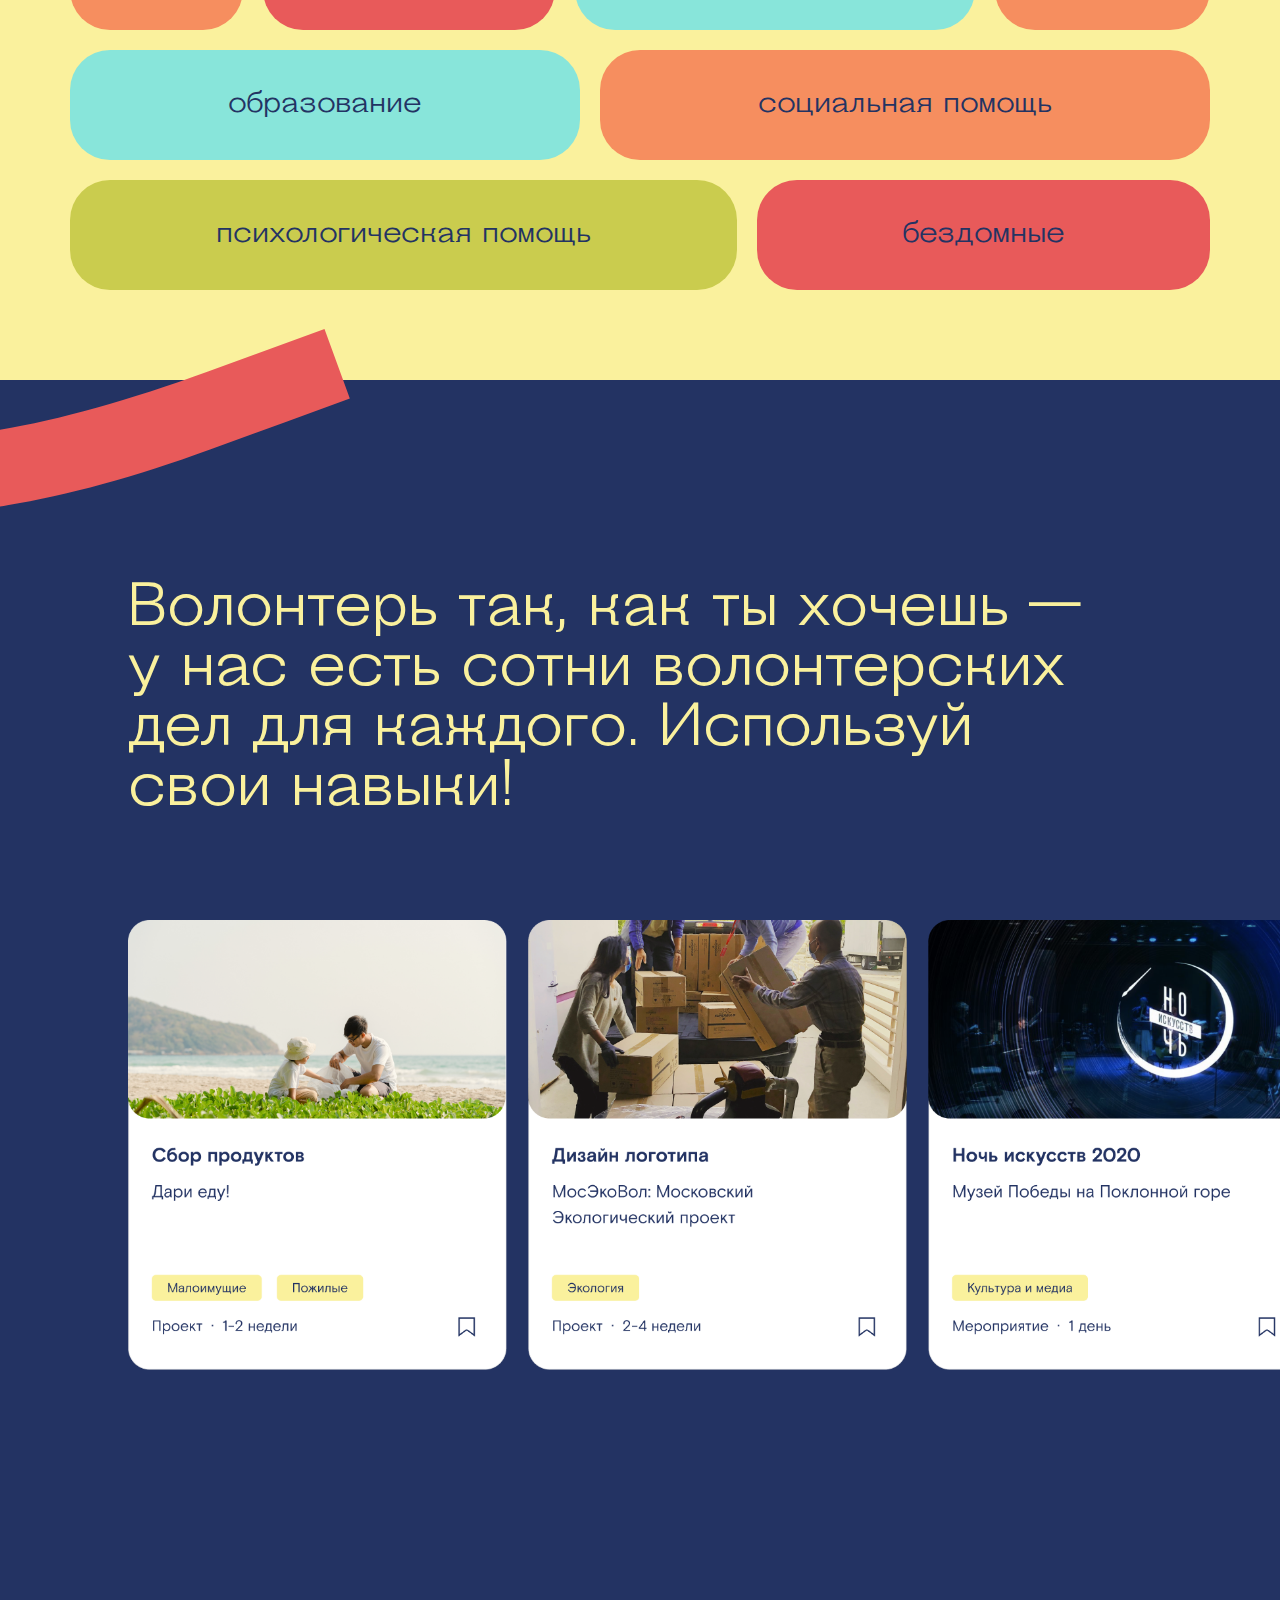
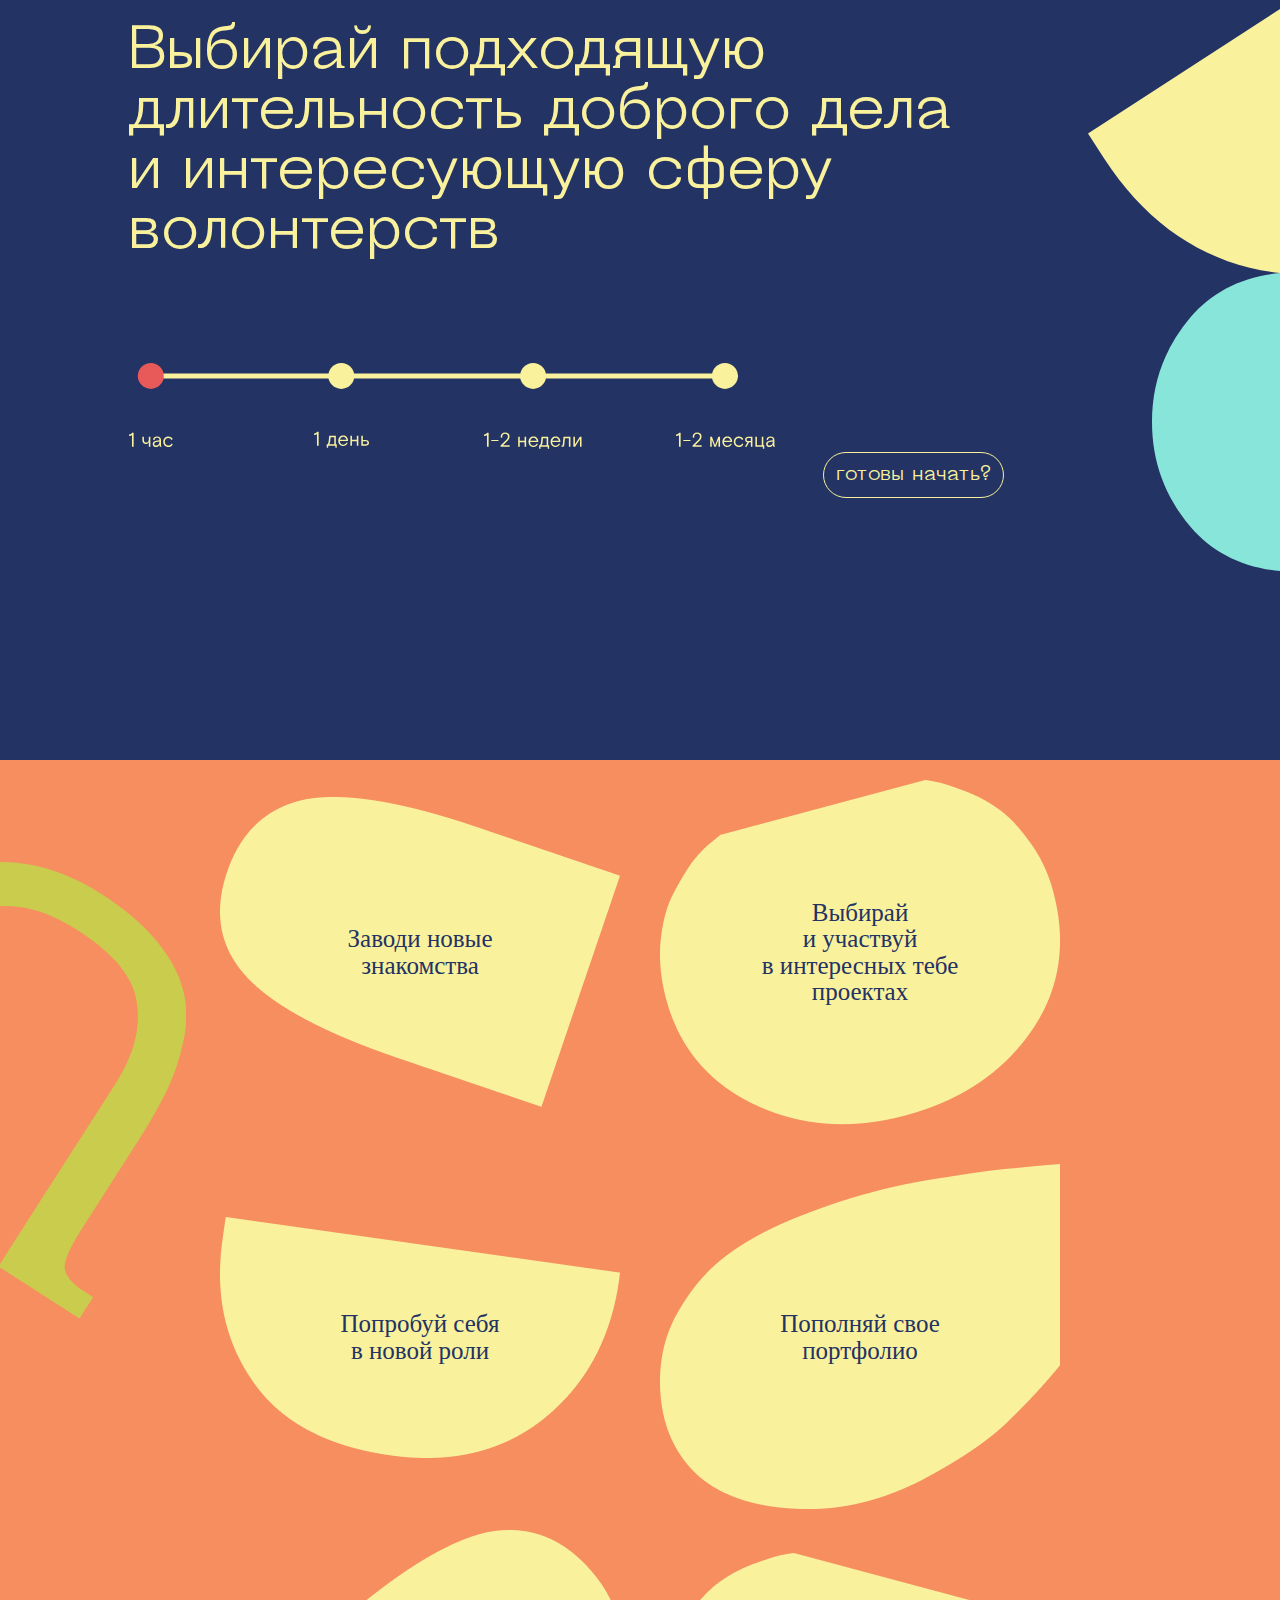
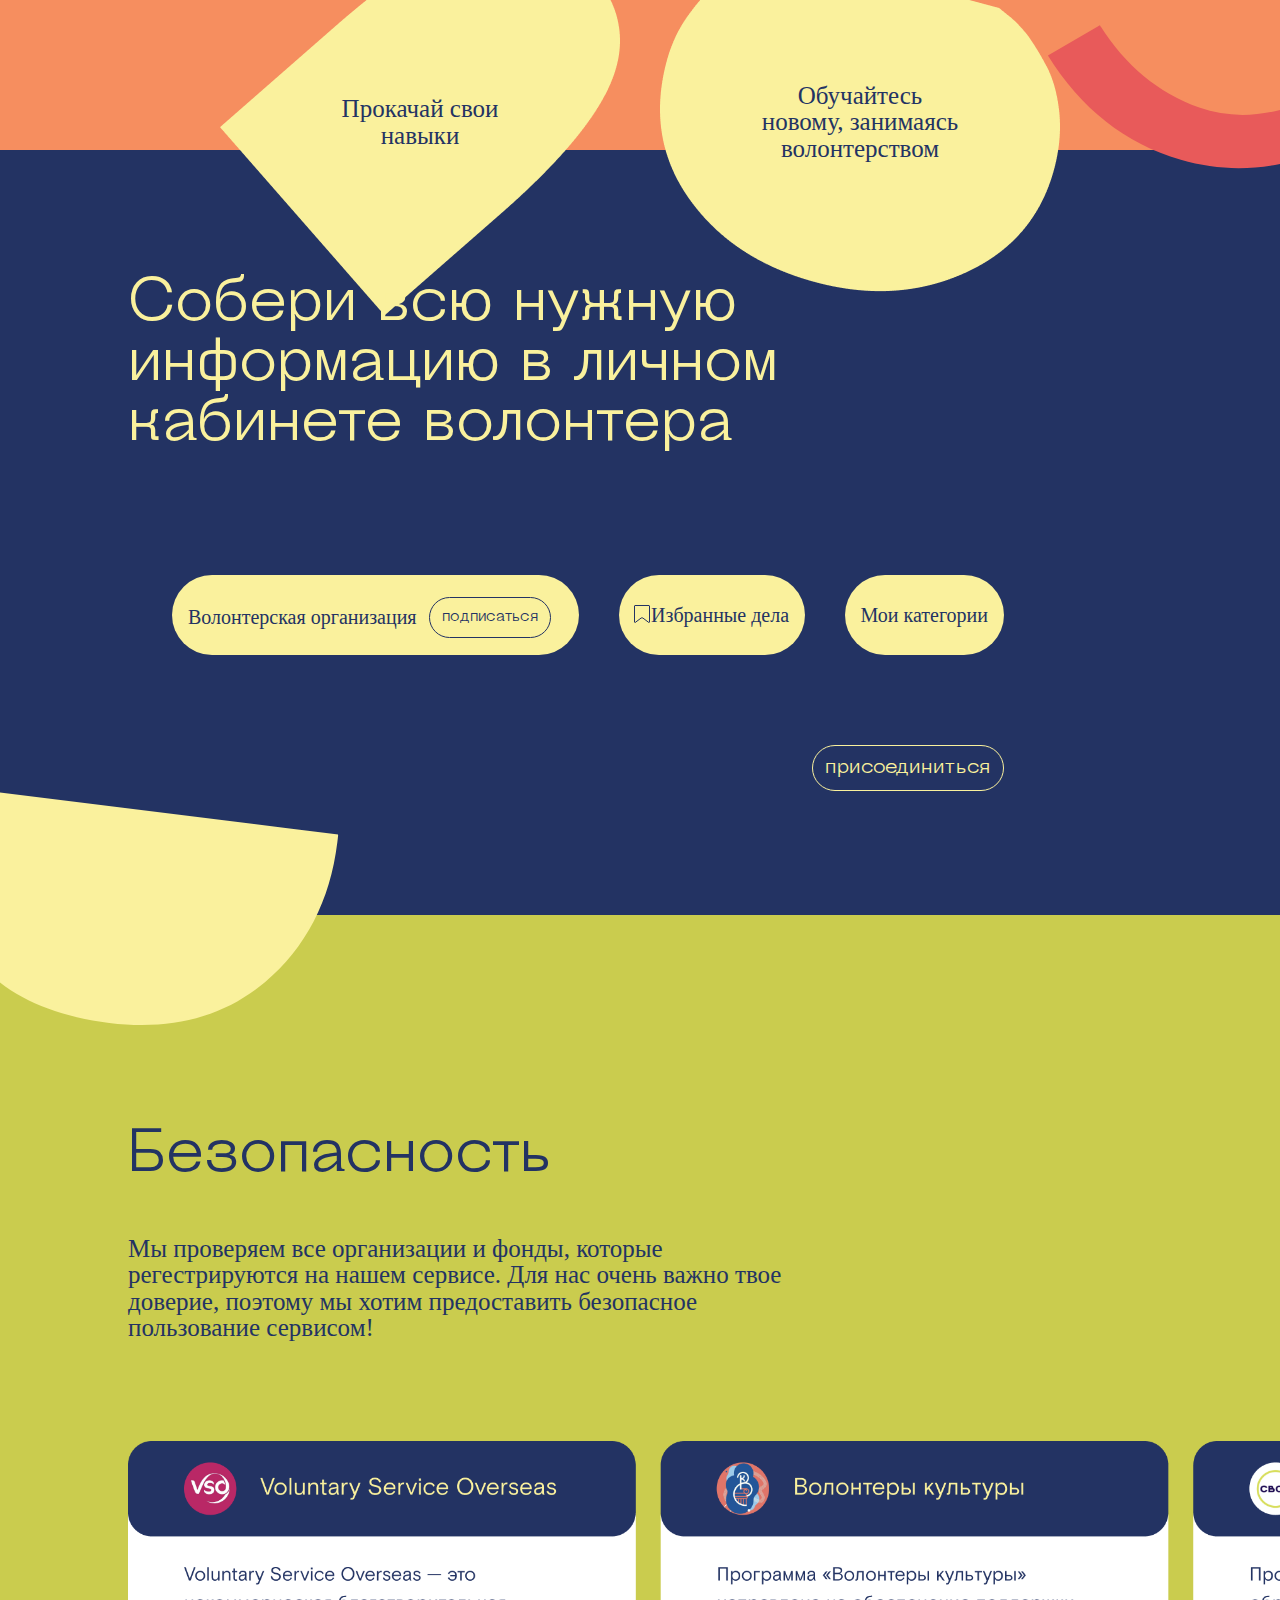
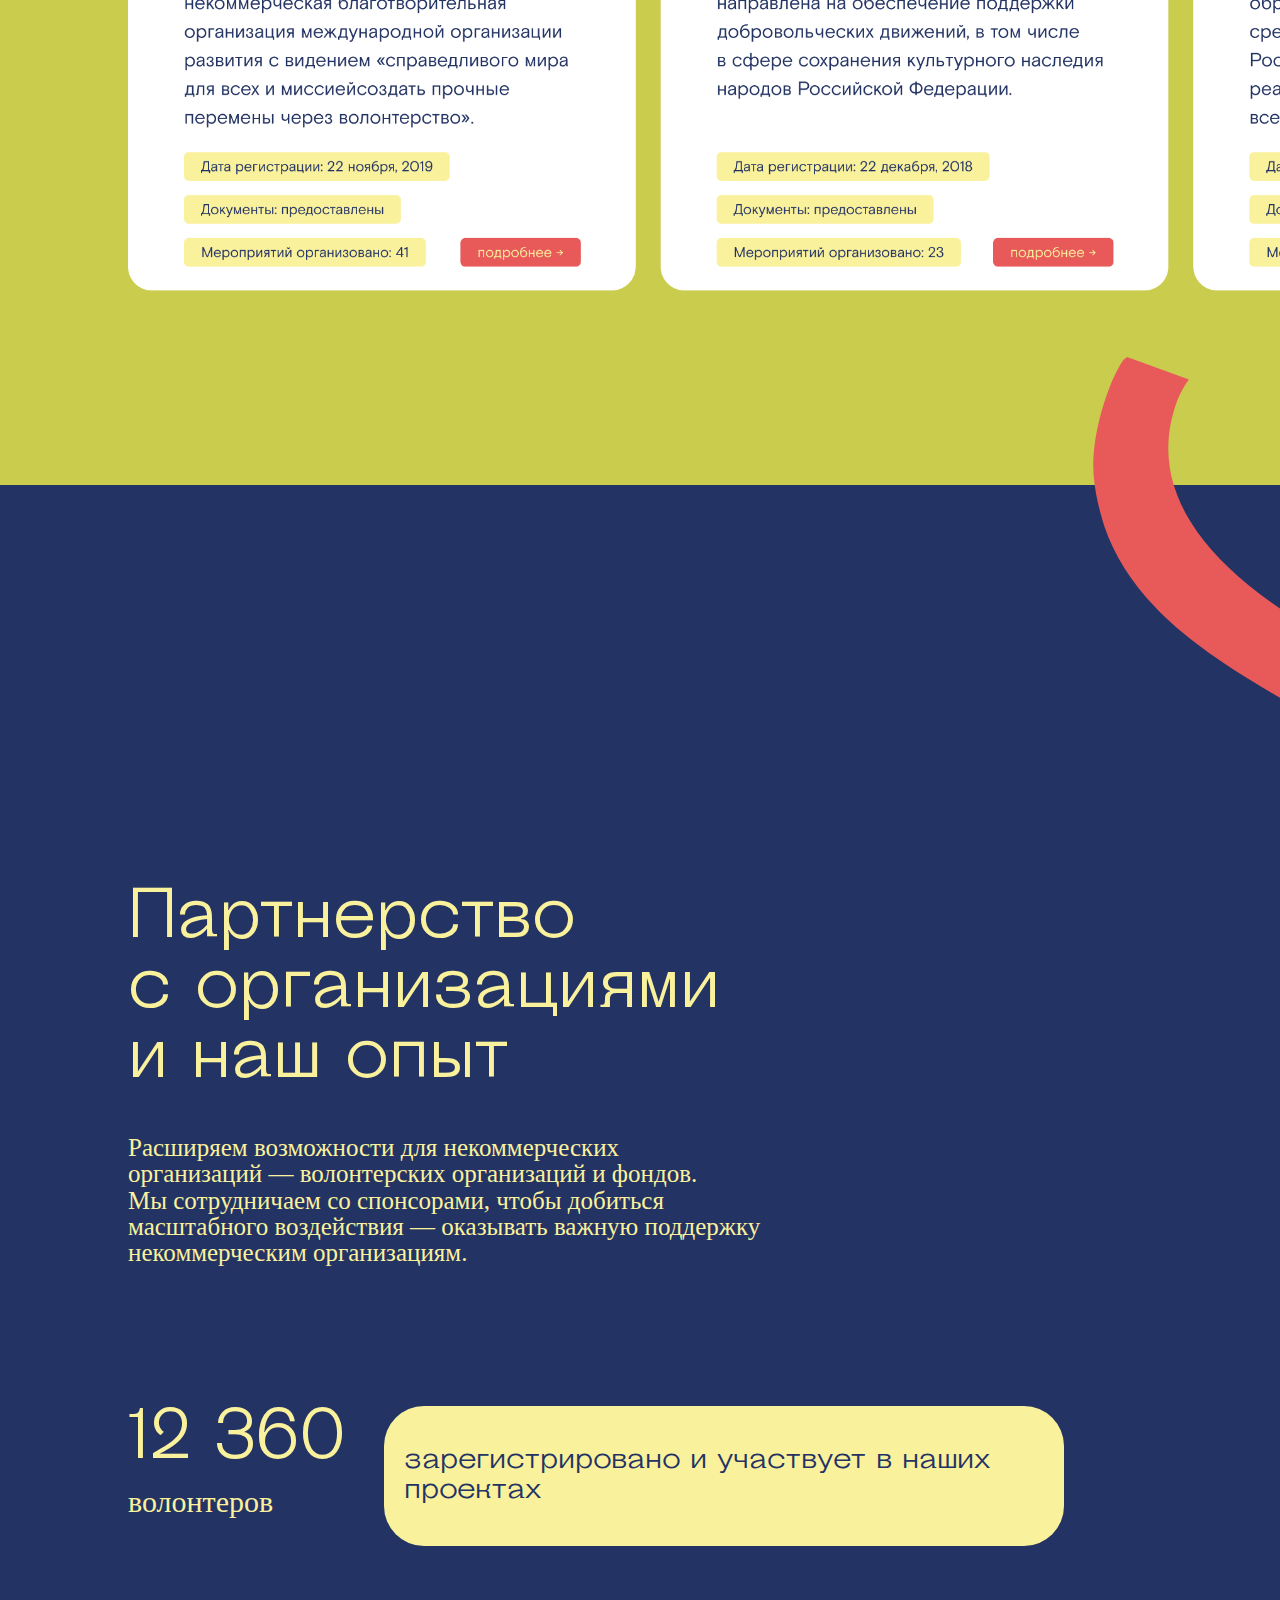
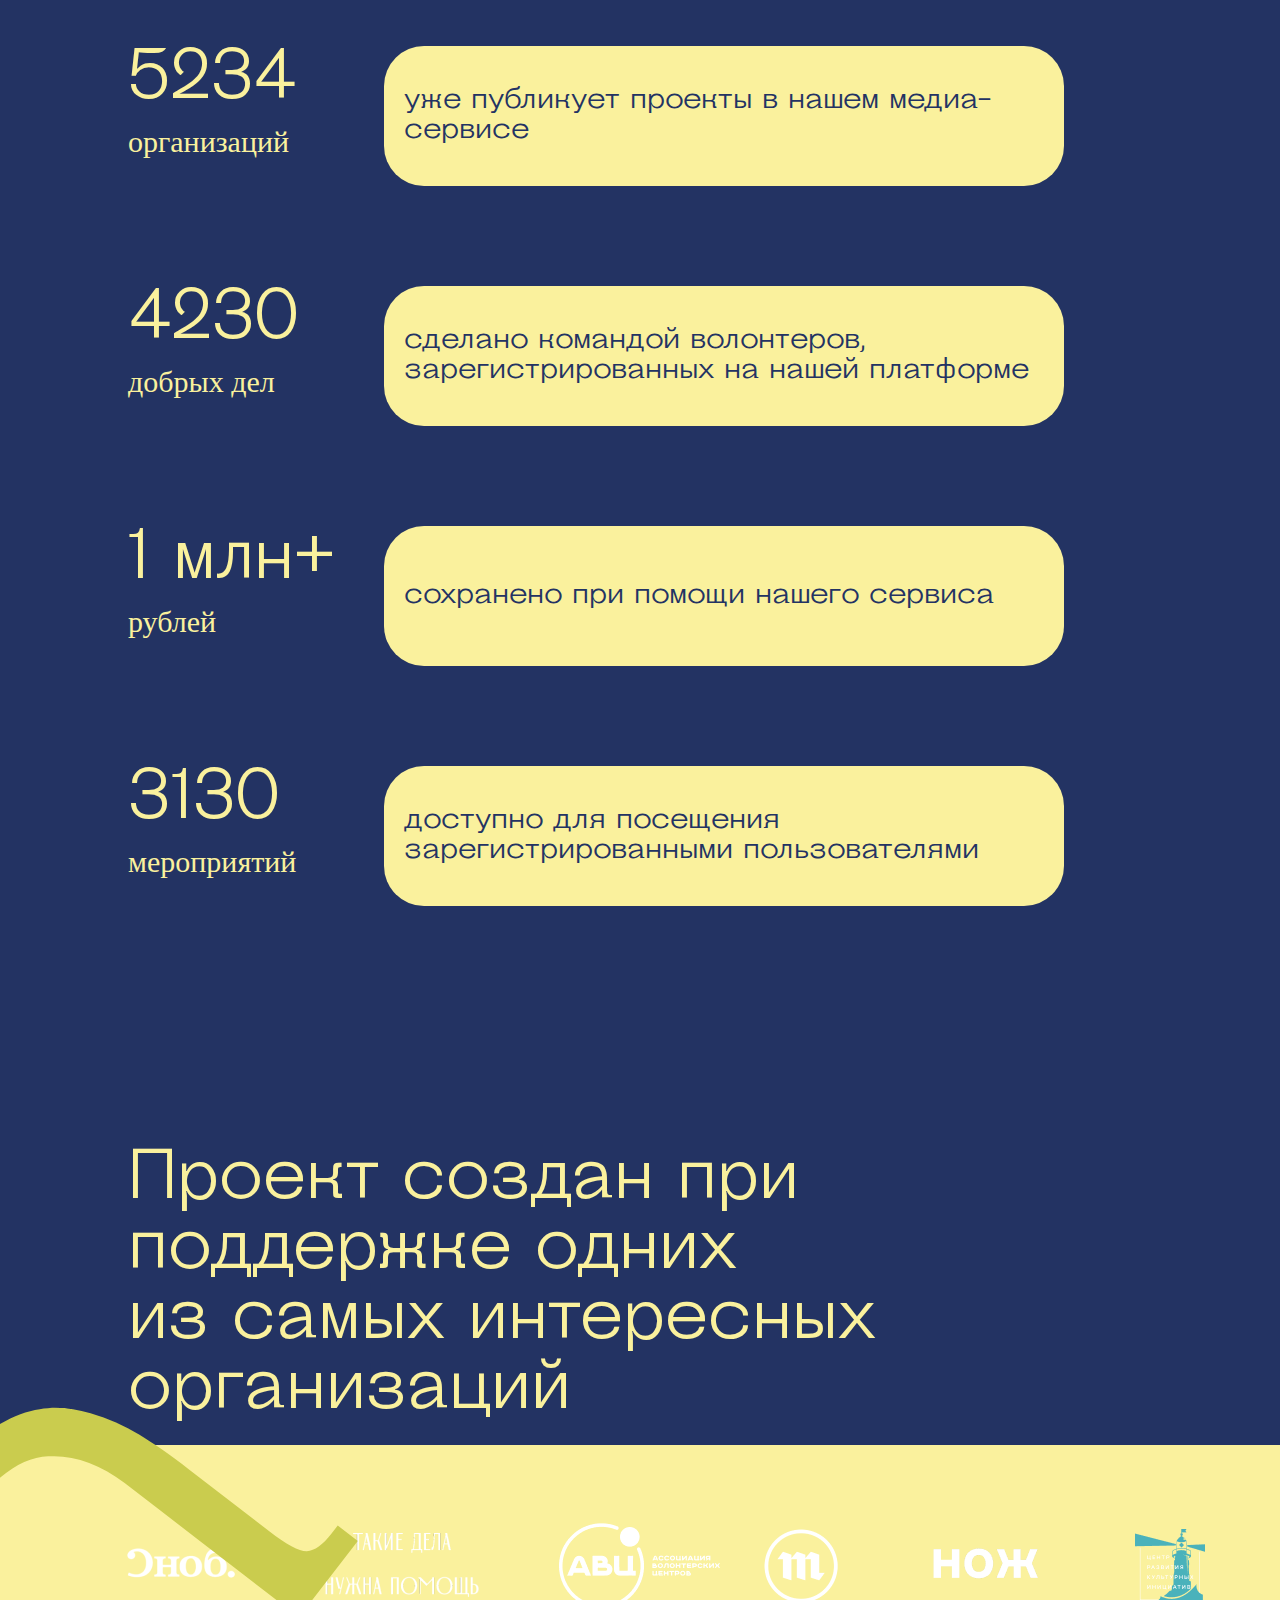
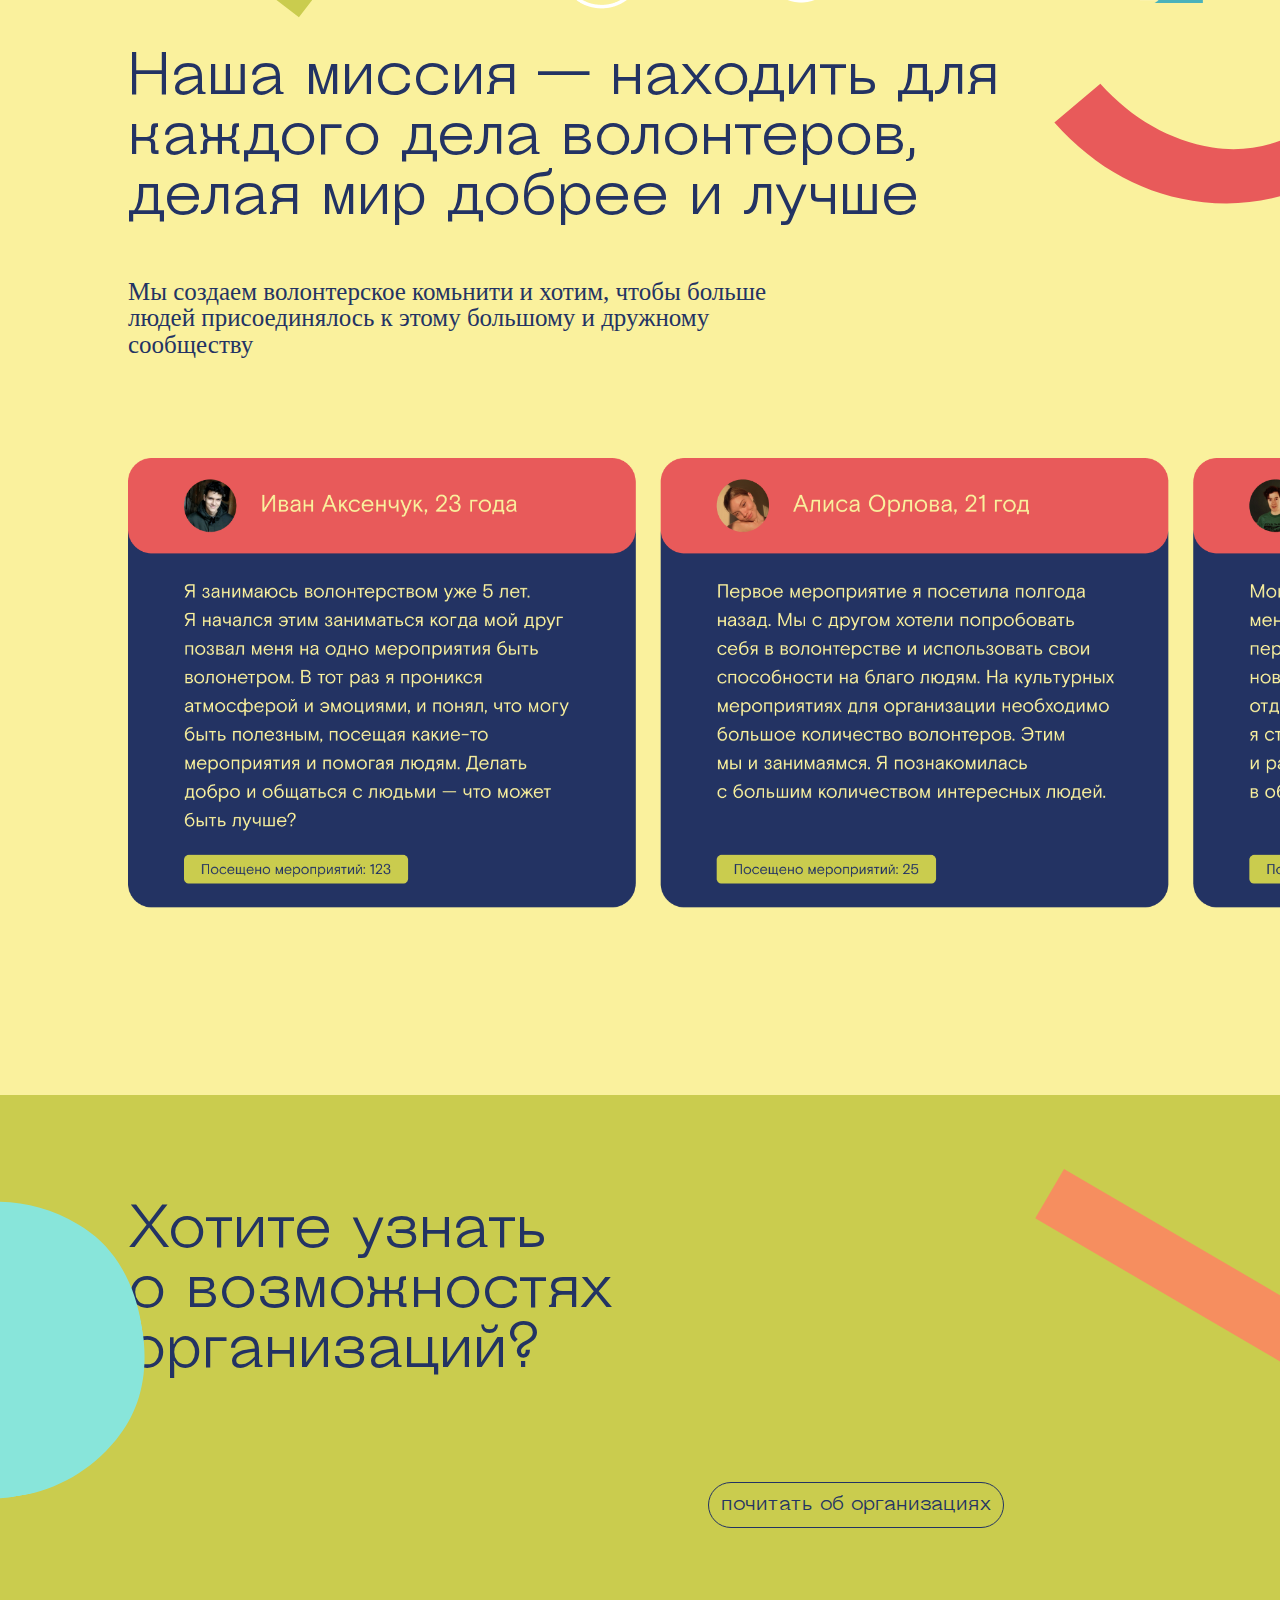
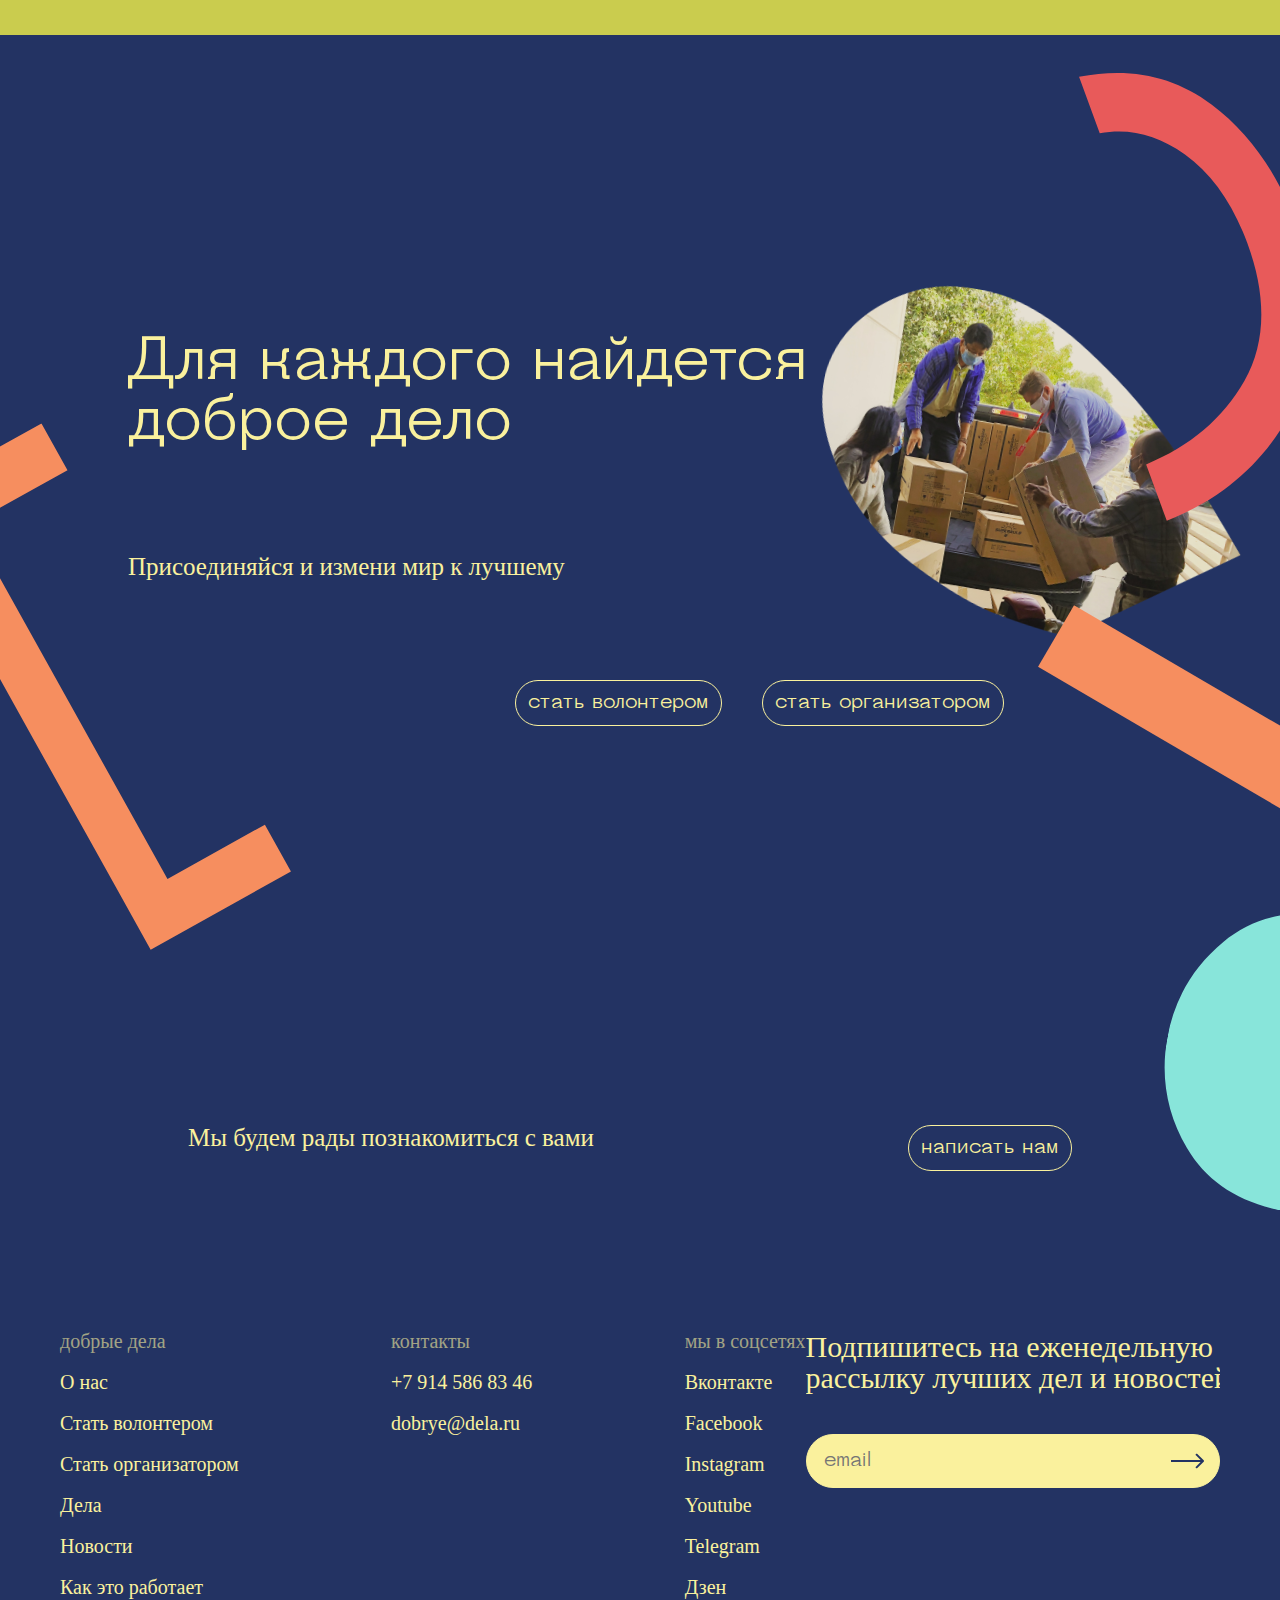
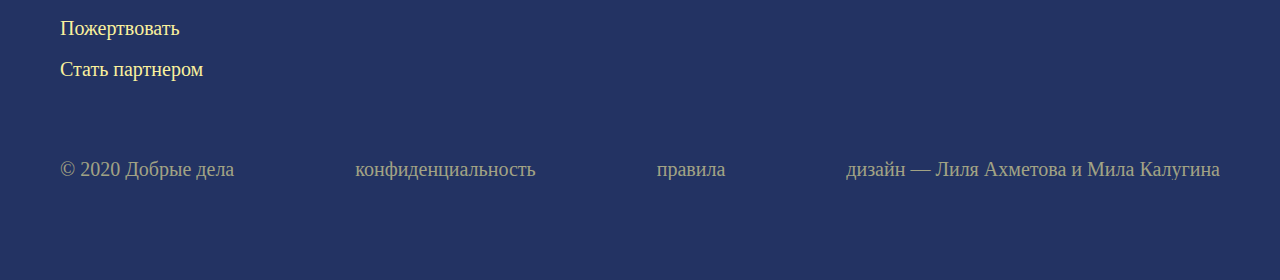
==== commit 8407a7e0: "Доделала доп. блоки" ====
--- a/index.html
+++ b/index.html
@@ -7,21 +7,30 @@
     <link rel="stylesheet" href="styles/reset.css">
     <link rel="stylesheet" href="styles/volunteer_land_page.css">
   </head>
-  <body style='overflow-x:hidden;'>
+  <body>
 
   <div class="objects">
-    <img src="images/objects/ob-1.png" alt="ob-1">
-    <img src="images/objects/ob-2.png" alt="ob-2">
-    <img src="images/objects/ob-3.svg" alt="голубой круг">
-    <img src="images/objects/ob-4.svg" alt="красный объект">
-    <img src="images/objects/ob-5.svg" alt="зеленый объект">
-    <img src="images/objects/ob-6.svg" alt="красный объект">
-    <img src="images/objects/ob-7.svg" alt="желтый объект">
-    <img src="images/objects/ob-3.svg" alt="голубой круг">
-    <img src="images/objects/ob-5.svg" alt="зеленый объект">
-    <img src="images/objects/ob-4.svg" alt="красный объект">
-    <img src="images/objects/ob-7.svg" alt="желтый объект">
-
+    <img src="images/objects/ob-1.png" alt="ob-1" class="ob">
+    <img src="images/objects/ob-2.png" alt="ob-2" class="ob">
+    <img src="images/objects/ob-3.svg" alt="голубой круг" class="ob">
+    <img src="images/objects/ob-4.svg" alt="красный объект" class="ob">
+    <img src="images/objects/ob-5.svg" alt="зеленый объект" class="ob">
+    <img src="images/objects/ob-6.svg" alt="красный объект" class="ob">
+    <img src="images/objects/ob-7.svg" alt="желтый объект" class="ob">
+    <img src="images/objects/ob-3.svg" alt="голубой круг" class="ob">
+    <img src="images/objects/ob-5.svg" alt="зеленый объект" class="ob">
+    <img src="images/objects/ob-4.svg" alt="красный объект" class="ob">
+    <img src="images/objects/ob-7.svg" alt="желтый объект" class="ob">
+    <img src="images/objects/ob-6.svg" alt="красный объект" class="ob">
+    <img src="images/objects/ob-5.svg" alt="зеленый объект" class="ob">
+    <img src="images/objects/ob-4.svg" alt="красный объект" class="ob">
+    <img src="images/objects/ob-3.svg" alt="голубой круг" class="ob">
+    <img src="images/objects/ob-9.svg" alt="оранжевый круг" class="ob">
+    <img src="images/objects/ob-10.png" alt="ob-10" class="ob">
+    <img src="images/objects/ob-4.svg" alt="красный объект" class="ob">
+    <img src="images/objects/ob-3.svg" alt="голубой круг" class="ob">
+    <img src="images/objects/ob-9.svg" alt="оранжевый круг" class="ob">
+    <img src="images/objects/ob-11.svg" alt="оранжевый объект" class="ob">
   </div>
 
   <div class="main">
--- a/styles/volunteer_land_page.css
+++ b/styles/volunteer_land_page.css
@@ -19,17 +19,13 @@
   font-weight: normal;
 }
 
-*, *:after, *:before {
-  box-sizing: border-box;
-}
 html {
   overflow-x: hidden !important;
 }
 
 body {
   overflow-x: hidden !important;
-  width: 100vw;
-  display: block;
+  min-width: 100vw;
 }
 
 h1 {
@@ -42,7 +38,9 @@
 
 /* Изображения */
 .objects {
-  position: absolute;
+  position: relative;
+  box-sizing: border-box;
+  height: 0;
 }
 
 .objects img {
@@ -50,7 +48,7 @@
 }
 
 .objects img:nth-child(1) {
-  position: absolute;
+  position: relative;
   height: 600px;
   left: 70vw;
   top: 15vh;
@@ -72,15 +70,15 @@
 
 .objects img:nth-child(4) {
   position: absolute;
-  height: 350px;
-  left: 65.5vw;
+  height: 400px;
+  left: 63vw;
   top: 53vh;
 }
 
 .objects img:nth-child(5) {
   position: absolute;
   height: 300px;
-  left: 71vw;
+  left: 74.5vw;
   top: 85vh;
 }
 
@@ -102,7 +100,7 @@
   position: absolute;
   height: 300px;
   left: 90vw;
-  top: 400vh;
+  top: 385.8vh;
 }
 
 .objects img:nth-child(9) {
@@ -127,6 +125,86 @@
   left: -8vw;
   top: 580vh;
   transform: rotate(40deg);
+}
+
+.objects img:nth-child(12) {
+  position: absolute;
+  height: 200px;
+  left: 78vw;
+  top: 770vh;
+  transform: rotate(40deg);
+}
+
+.objects img:nth-child(13) {
+  position: absolute;
+  height: 300px;
+  left: -8vw;
+  top: 1046vh;
+  transform: rotate(5deg);
+}
+
+.objects img:nth-child(14) {
+  position: absolute;
+  height: 500px;
+  left: 85vw;
+  top: 1046vh;
+  transform: rotate(80deg);
+}
+
+.objects img:nth-child(15) {
+  position: absolute;
+  height: 300px;
+  left: -12vw;
+  top: 1200vh;
+  transform: rotate(80deg);
+}
+
+.objects img:nth-child(16) {
+  position: absolute;
+  height: 200px;
+  left: 80vw;
+  top: 1200vh;
+  transform: rotate(10deg);
+}
+
+.objects img:nth-child(17) {
+  position: absolute;
+  height: 500px;
+  left: 60vw;
+  top: 1267vh;
+  transform: rotate(10deg);
+}
+
+.objects img:nth-child(18) {
+  position: absolute;
+  height: 500px;
+  left: 77vw;
+  top: 1247vh;
+  transform: rotate(10deg);
+}
+
+.objects img:nth-child(19) {
+  position: absolute;
+  height: 300px;
+  left: 91vw;
+  top: 1346vh;
+  transform: rotate(10deg);
+}
+
+.objects img:nth-child(20) {
+  position: absolute;
+  height: 250px;
+  left: 80vw;
+  top: 1316vh;
+  transform: rotate(10deg);
+}
+
+.objects img:nth-child(21) {
+  position: absolute;
+  height: 500px;
+  left: -10vw;
+  top: 1293vh;
+  transform: rotate(10deg);
 }
 
 /* 1 блок */
@@ -249,11 +327,22 @@
 /* Свобода волонтерства */
 .freedom_volunteer {
   padding: 0px, 60px;
-  height: 190vh;
-  display: flex;
-  flex-direction: column;
-  justify-content: space-around;
+  height: 200vh;
+  display: flex;
+  flex-direction: column;
   background: #233363;
+}
+
+.limits–volunteering{
+  margin-bottom: 250px;
+}
+
+.limits–volunteering_about {
+  margin-top: 200px;
+}
+
+.choice_about {
+  margin-bottom: 200px;
 }
 
 .limits–volunteering_about, .choice_about {
@@ -493,10 +582,14 @@
 /* Безопасность */
 .security {
   background: #CACC4E;
-  height: 110vh;
+  height: 130vh;
   display: flex;
   flex-direction: column;
   justify-content: center;
+}
+
+.security .security_about {
+  margin-top: 170px;
 }
 
 .security .security_about h1 {
@@ -517,6 +610,9 @@
   font-size: 25px;
   line-height: 105%;
 }
+.security .security_posts {
+  margin-bottom: 150px;
+}
 
 .security .security_posts img {
   height: 450px;
@@ -526,16 +622,18 @@
 /* Партнертсво */
 .partnership {
   background: #233363;
-  height: 220vh;
+  height: 240vh;
   display: flex;
   flex-direction: column;
   justify-content: space-around;
   padding-top: 200px;
-  padding-bottom: 150px;
+  padding-bottom: 200px;
 }
 
 .partnership .partnership_about {
   margin-left: 10vw;
+  margin-bottom: 140px;
+  padding-top: 200px;
 }
 
 .partnership .partnership_about h1 {
@@ -563,6 +661,7 @@
   display: flex;
   flex-direction: column;
   margin-left: 10vw;
+  margin-bottom: 140px;
 }
 
 .partnership .partnership_statistics h1 {
@@ -623,6 +722,10 @@
   color: #FAF19D;
 }
 
+.partnership .support {
+  margin-bottom: 200px;
+}
+
 .partnership .support h1 {
   font-family: 'Steinbeck';
   font-style: normal;
@@ -632,7 +735,7 @@
   color: #FAF19D;
   width: 70vw;
   margin-left: 10vw;
-  margin-bottom: 40px;
+  margin-bottom: 70px;
 }
 
 .partnership .support .partner_logo_icn {
@@ -655,6 +758,7 @@
   display: flex;
   flex-direction: column;
   justify-content: center;
+  padding-top: 170px;
 }
 
 .community .community_about h1 {
@@ -679,6 +783,7 @@
 .community .community_posts img {
   height: 450px;
   margin-left: 10vw;
+  margin-bottom: 150px;
 }
 
 /* Об органиазциях */
@@ -905,3 +1010,15 @@
   line-height: 105%;
   color: rgba(250, 241, 157, 0.6);
 }
+
+
+
+@media (max-width: 1600px) {
+  .freedom_volunteer {
+    height: 220vh;
+  }
+
+  .objects img:nth-child(11) {
+    top: 613vh;
+  }
+}
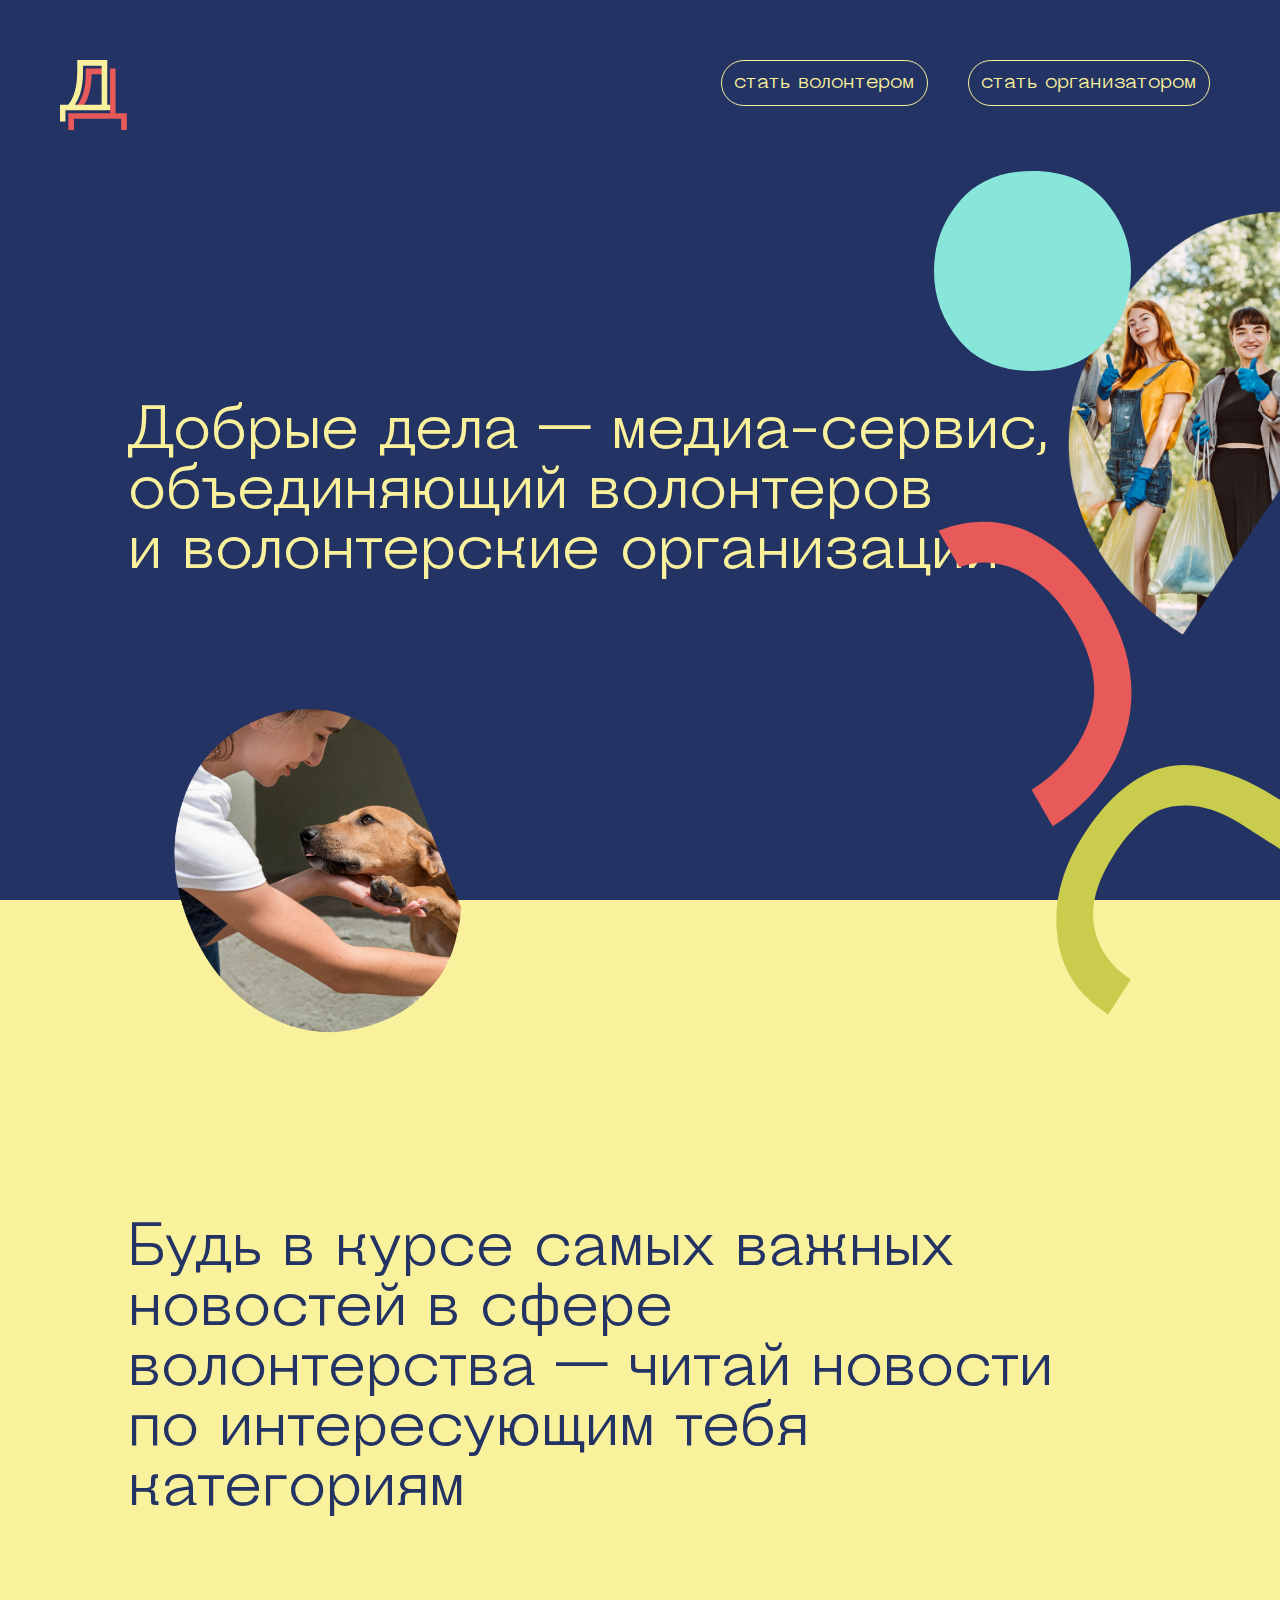
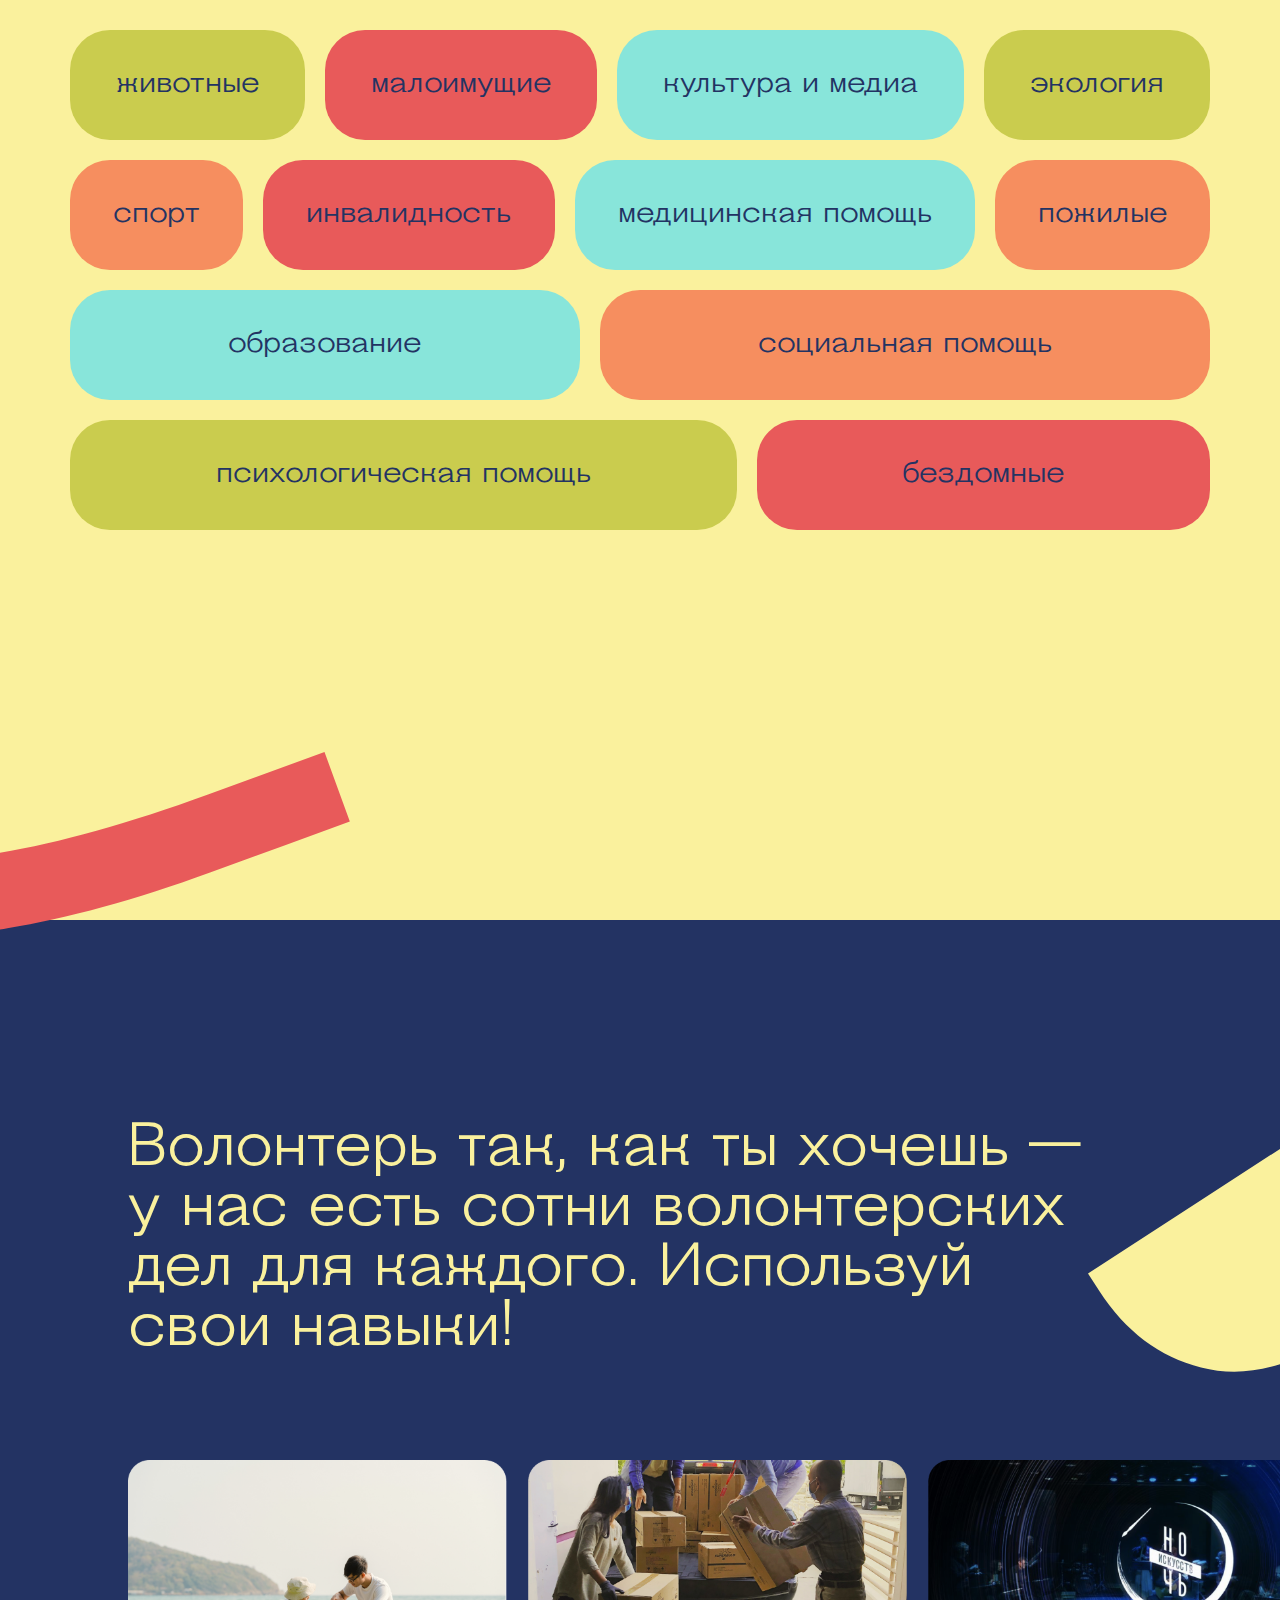
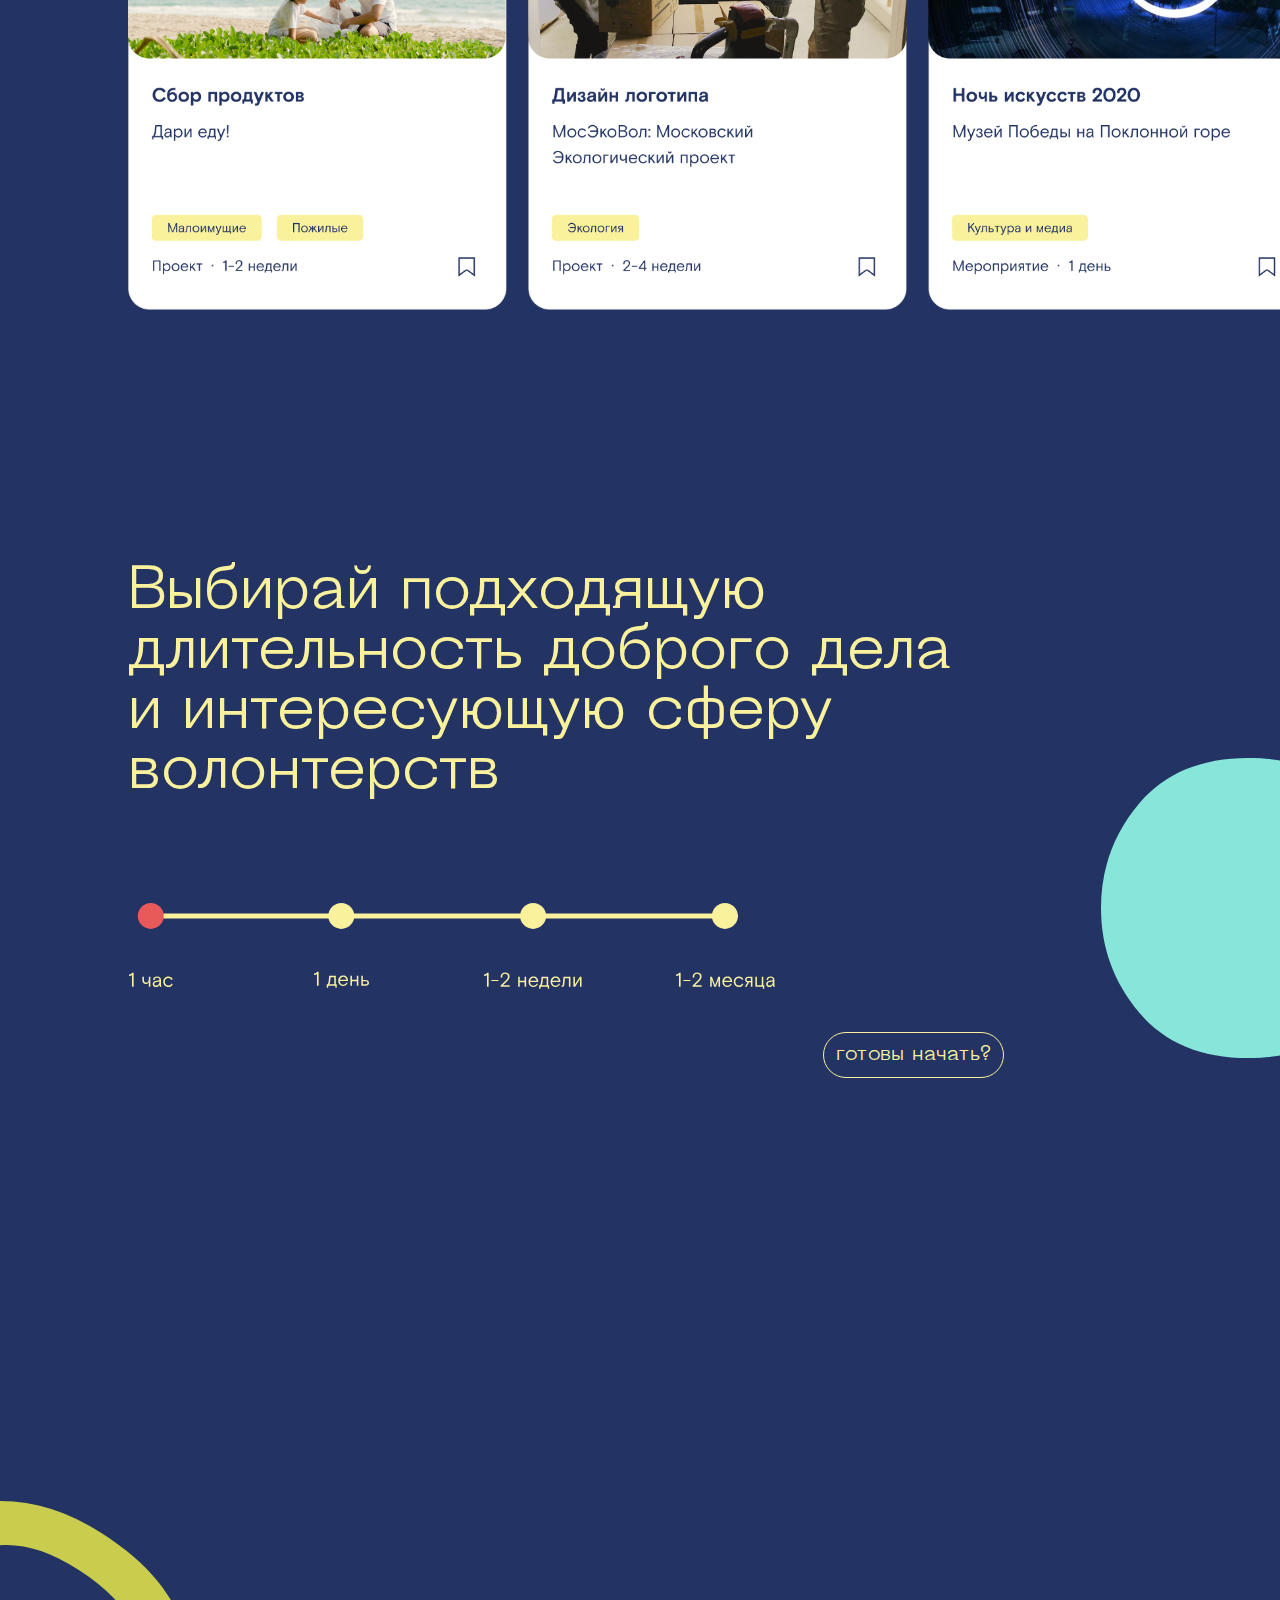
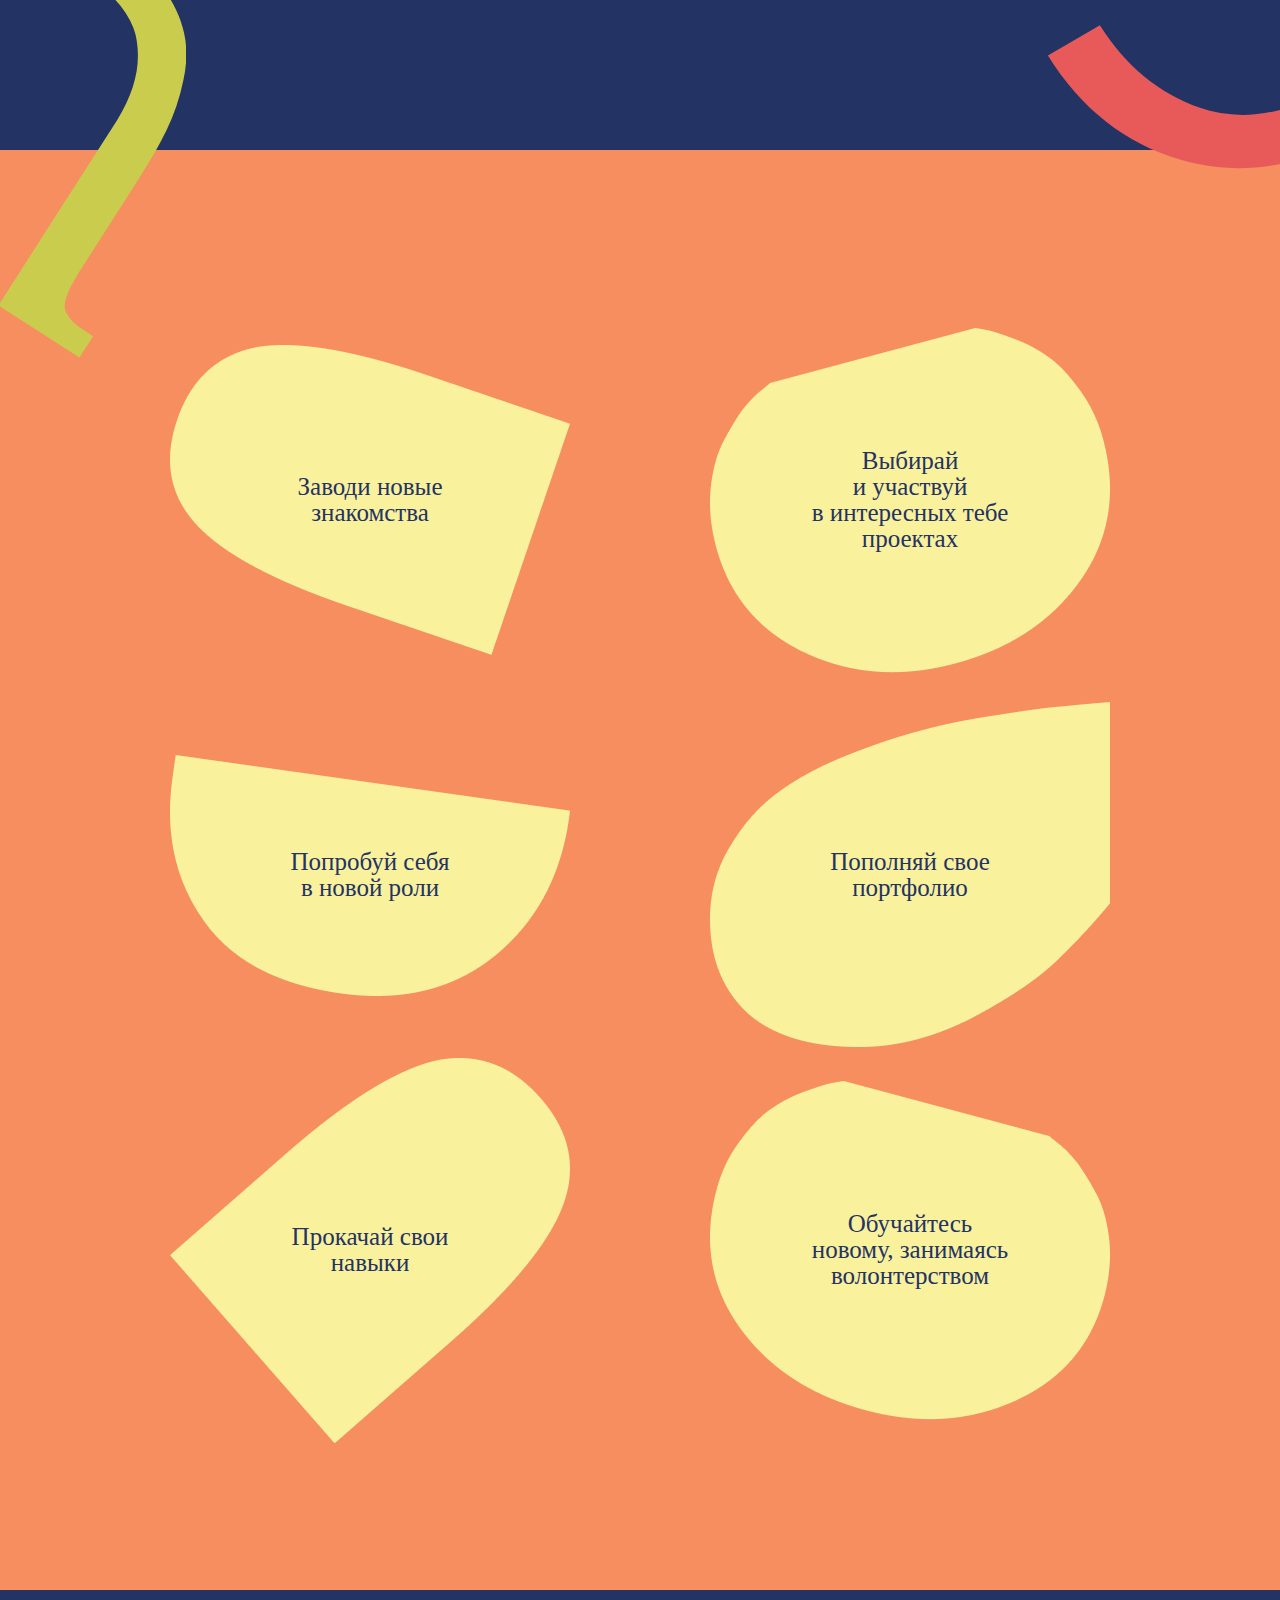
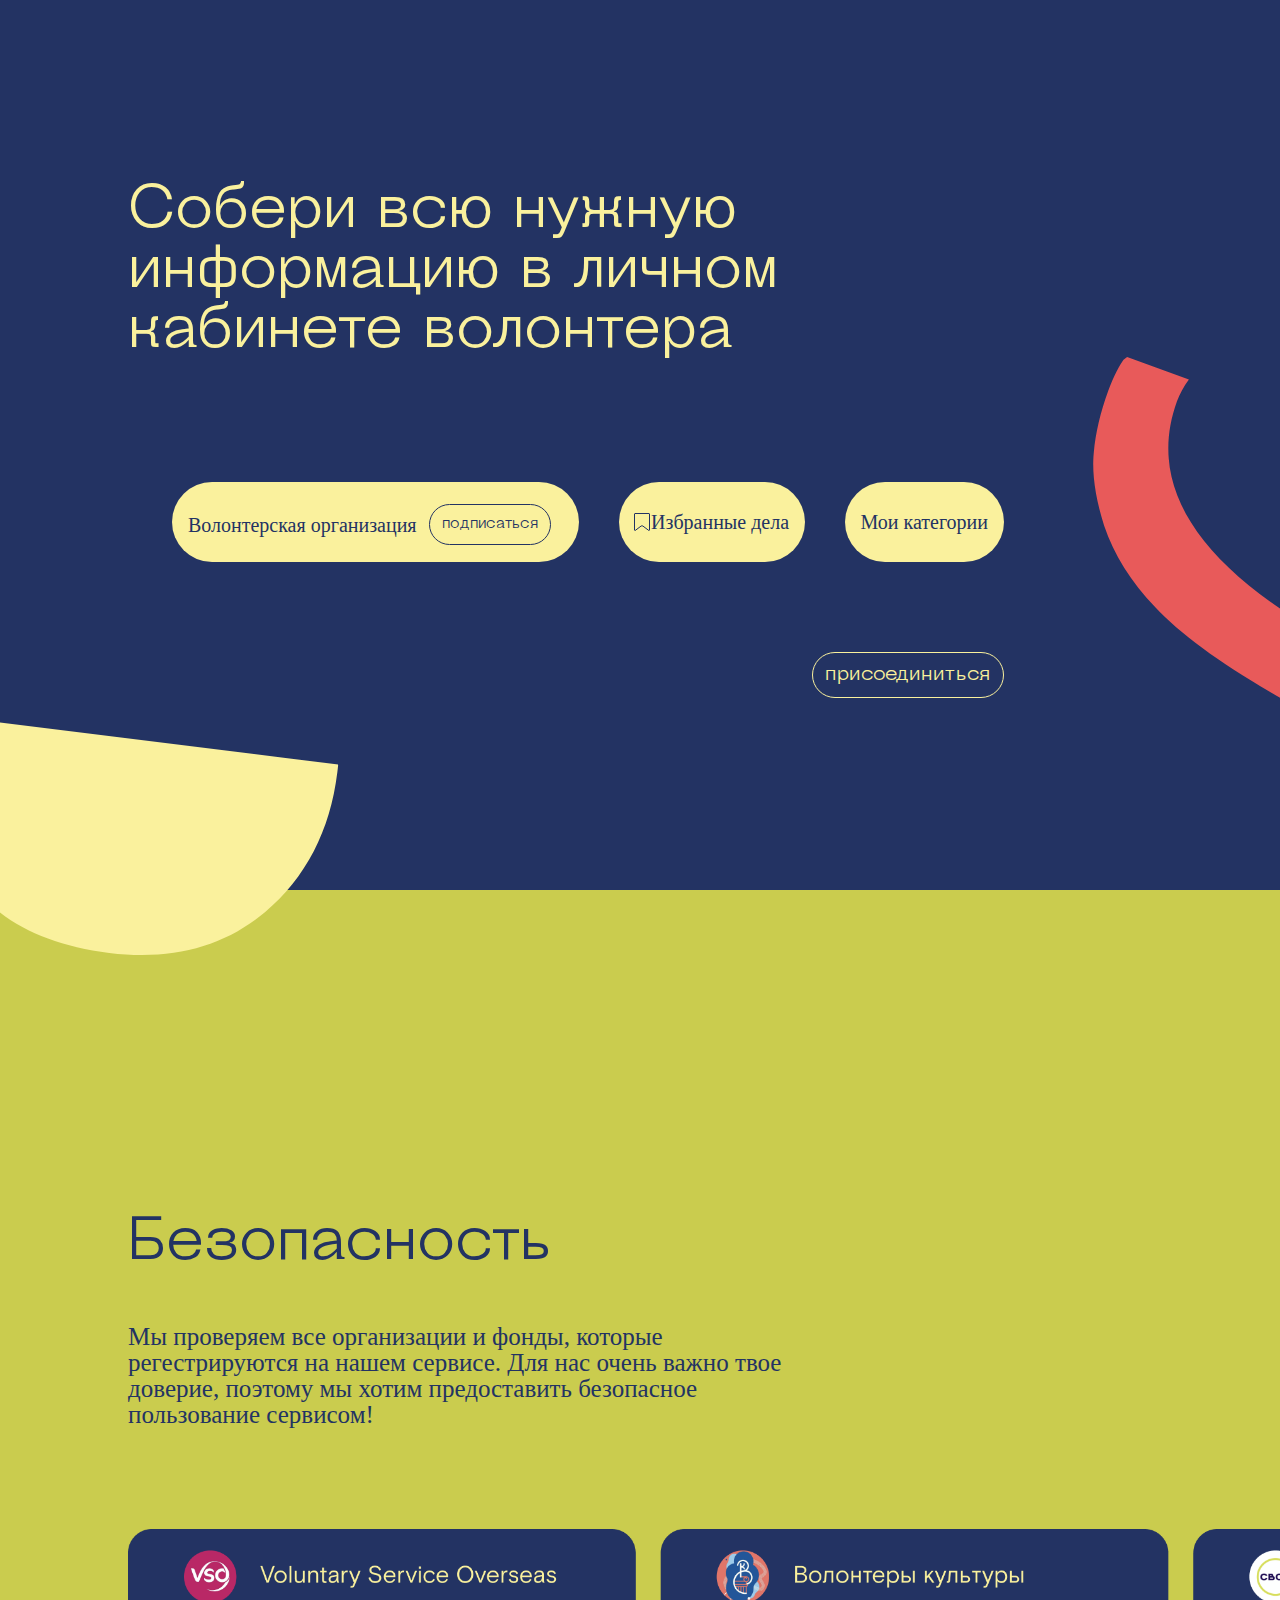
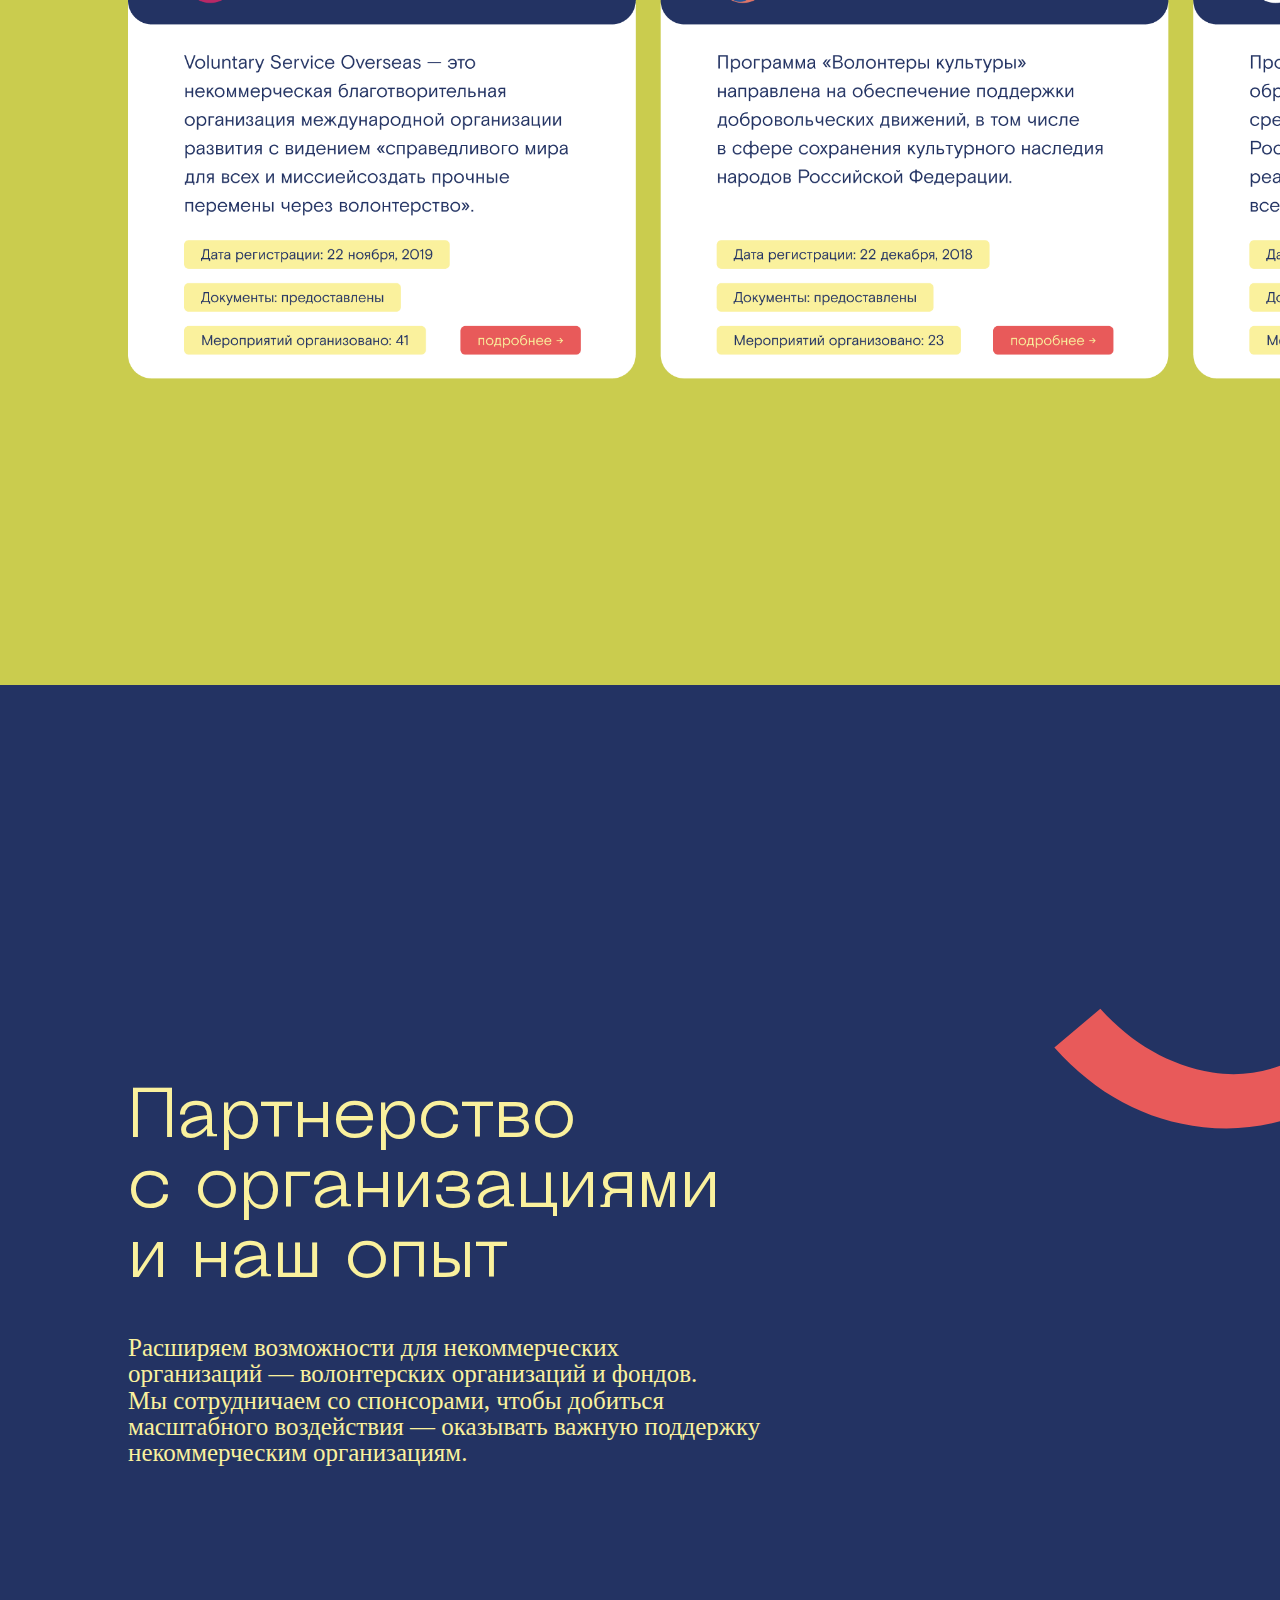
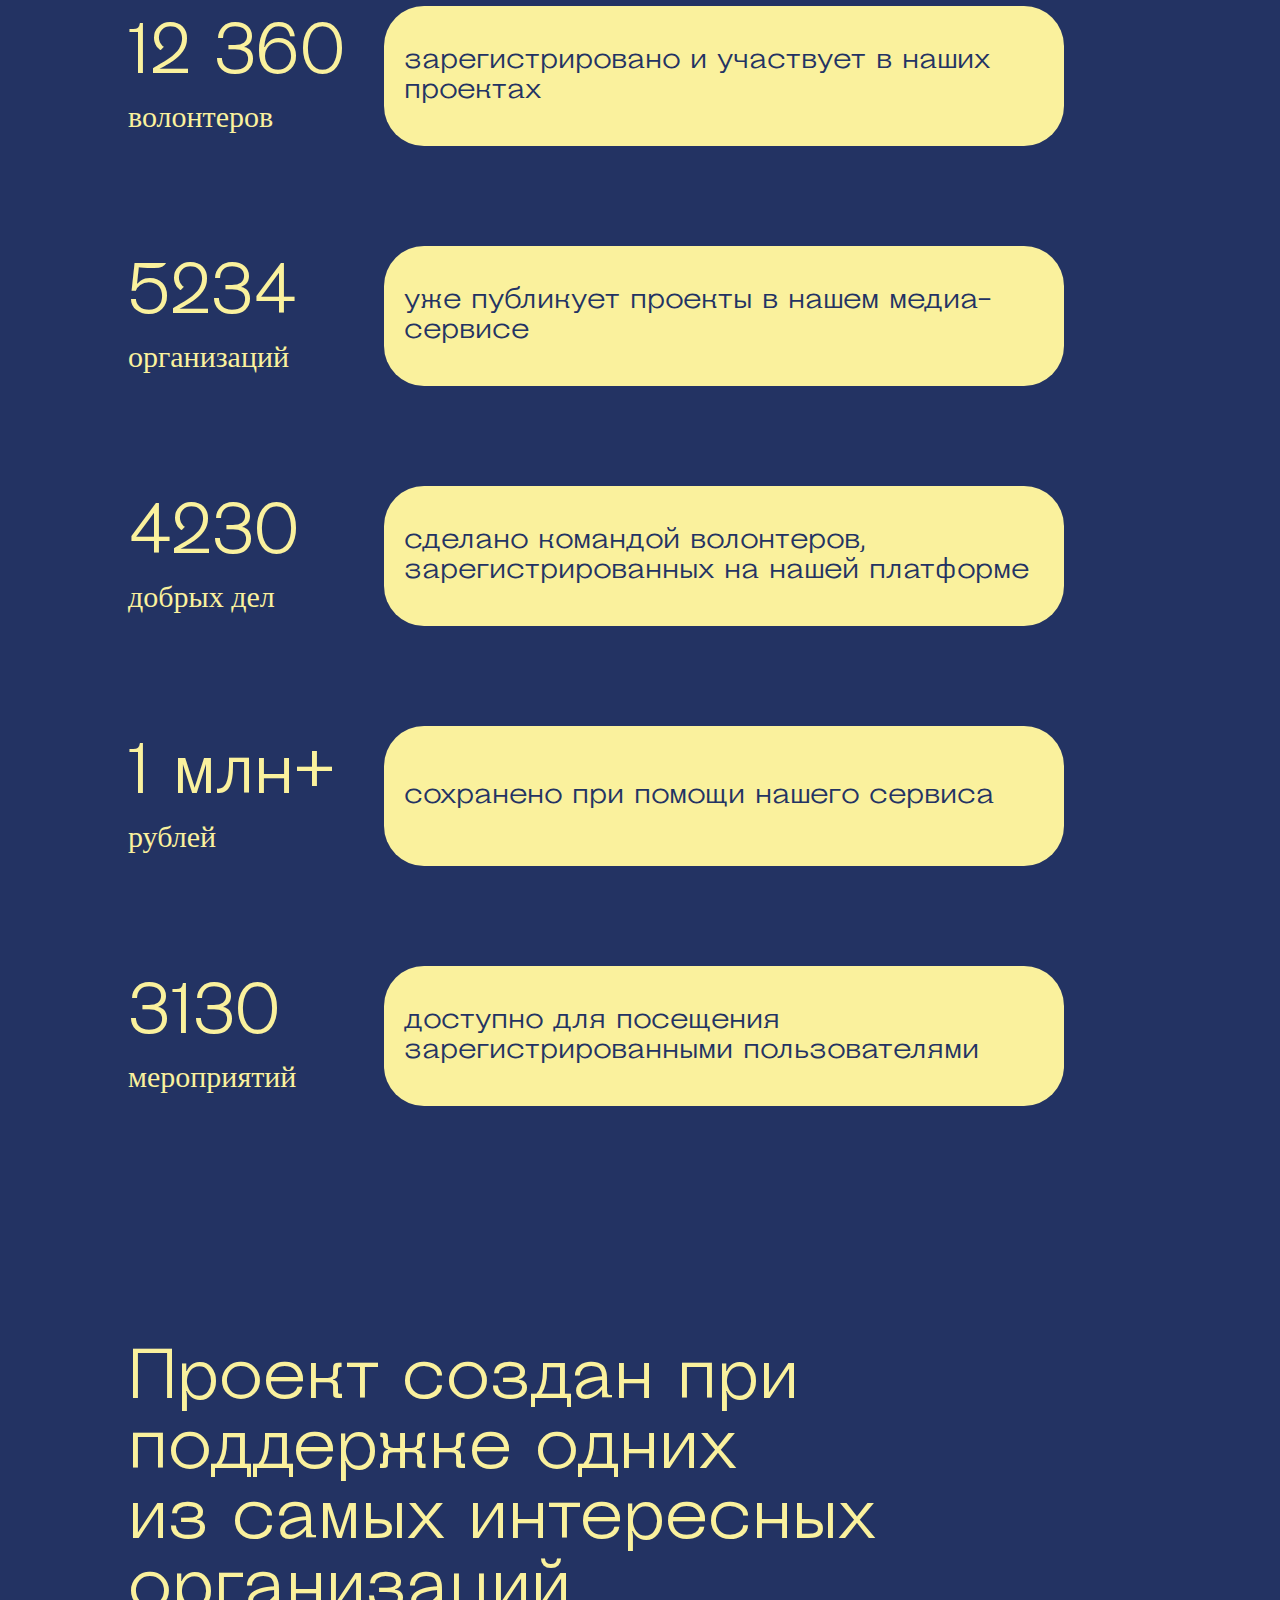
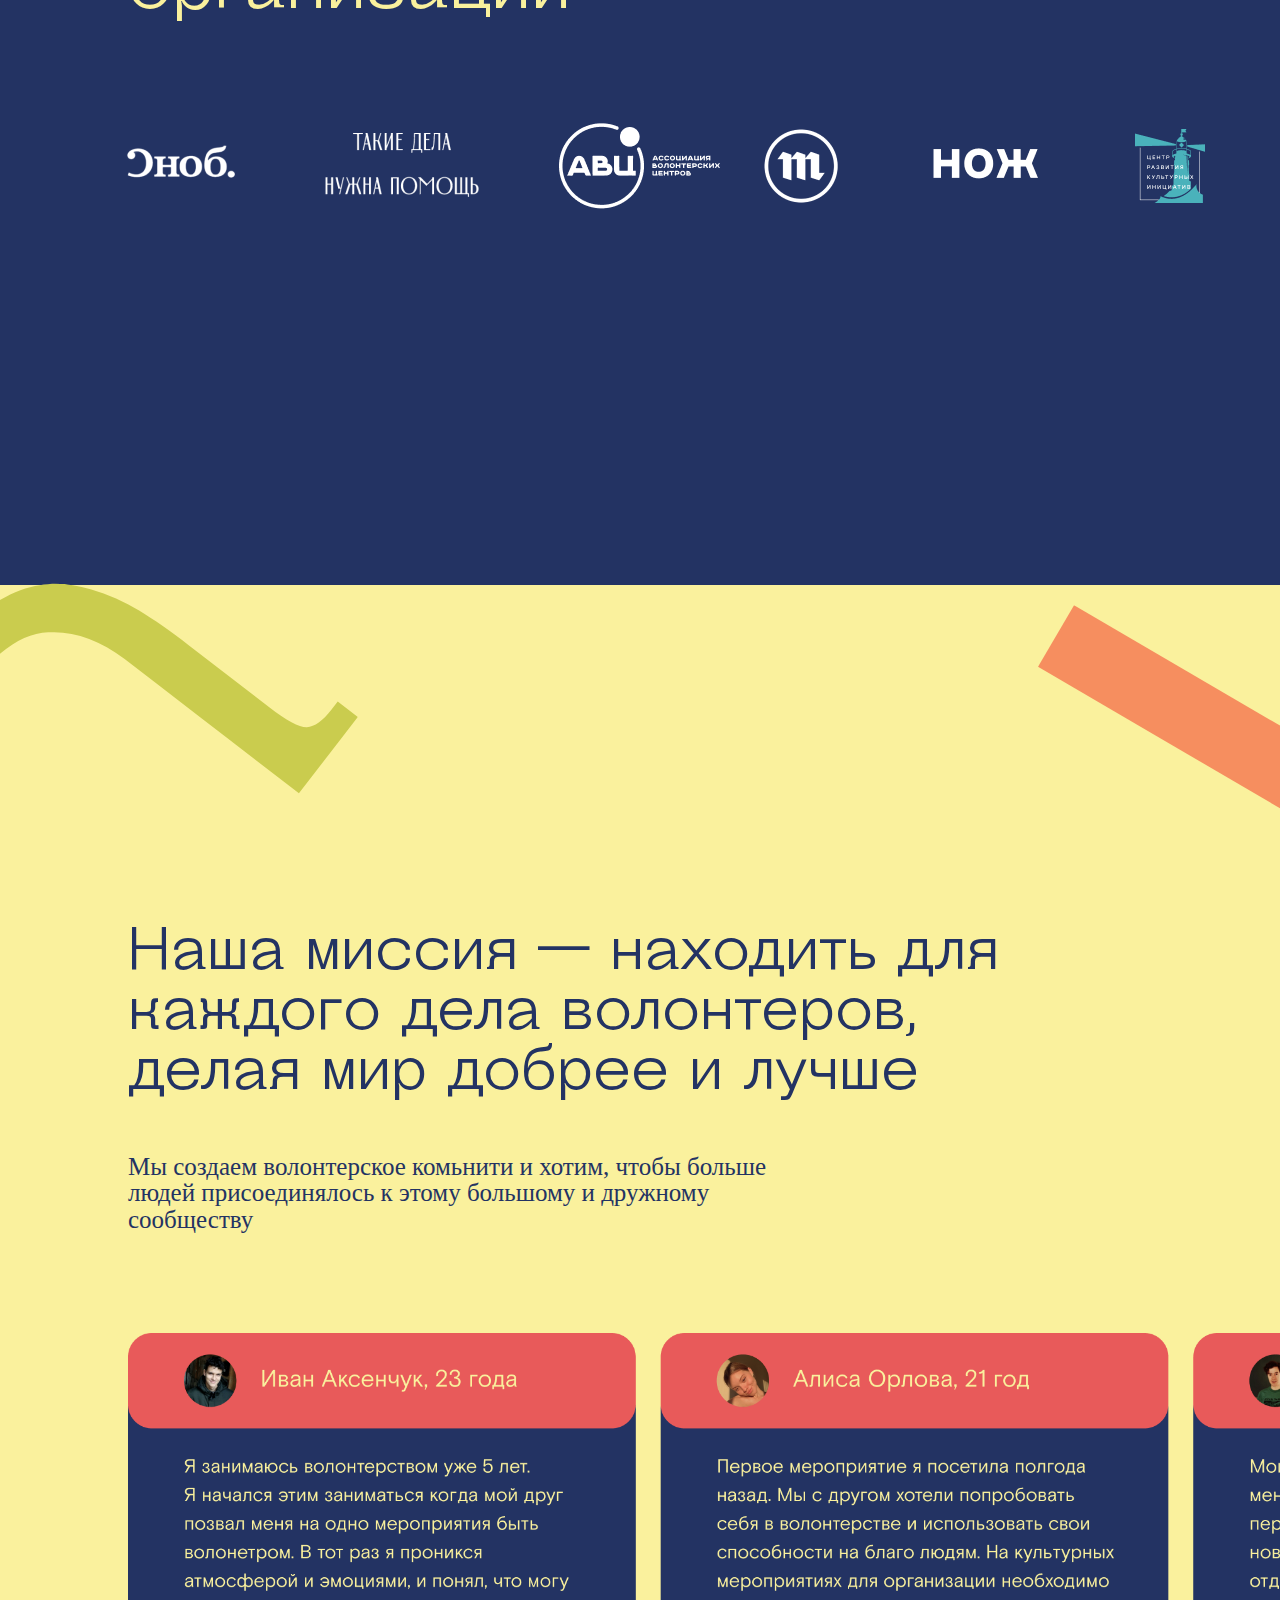
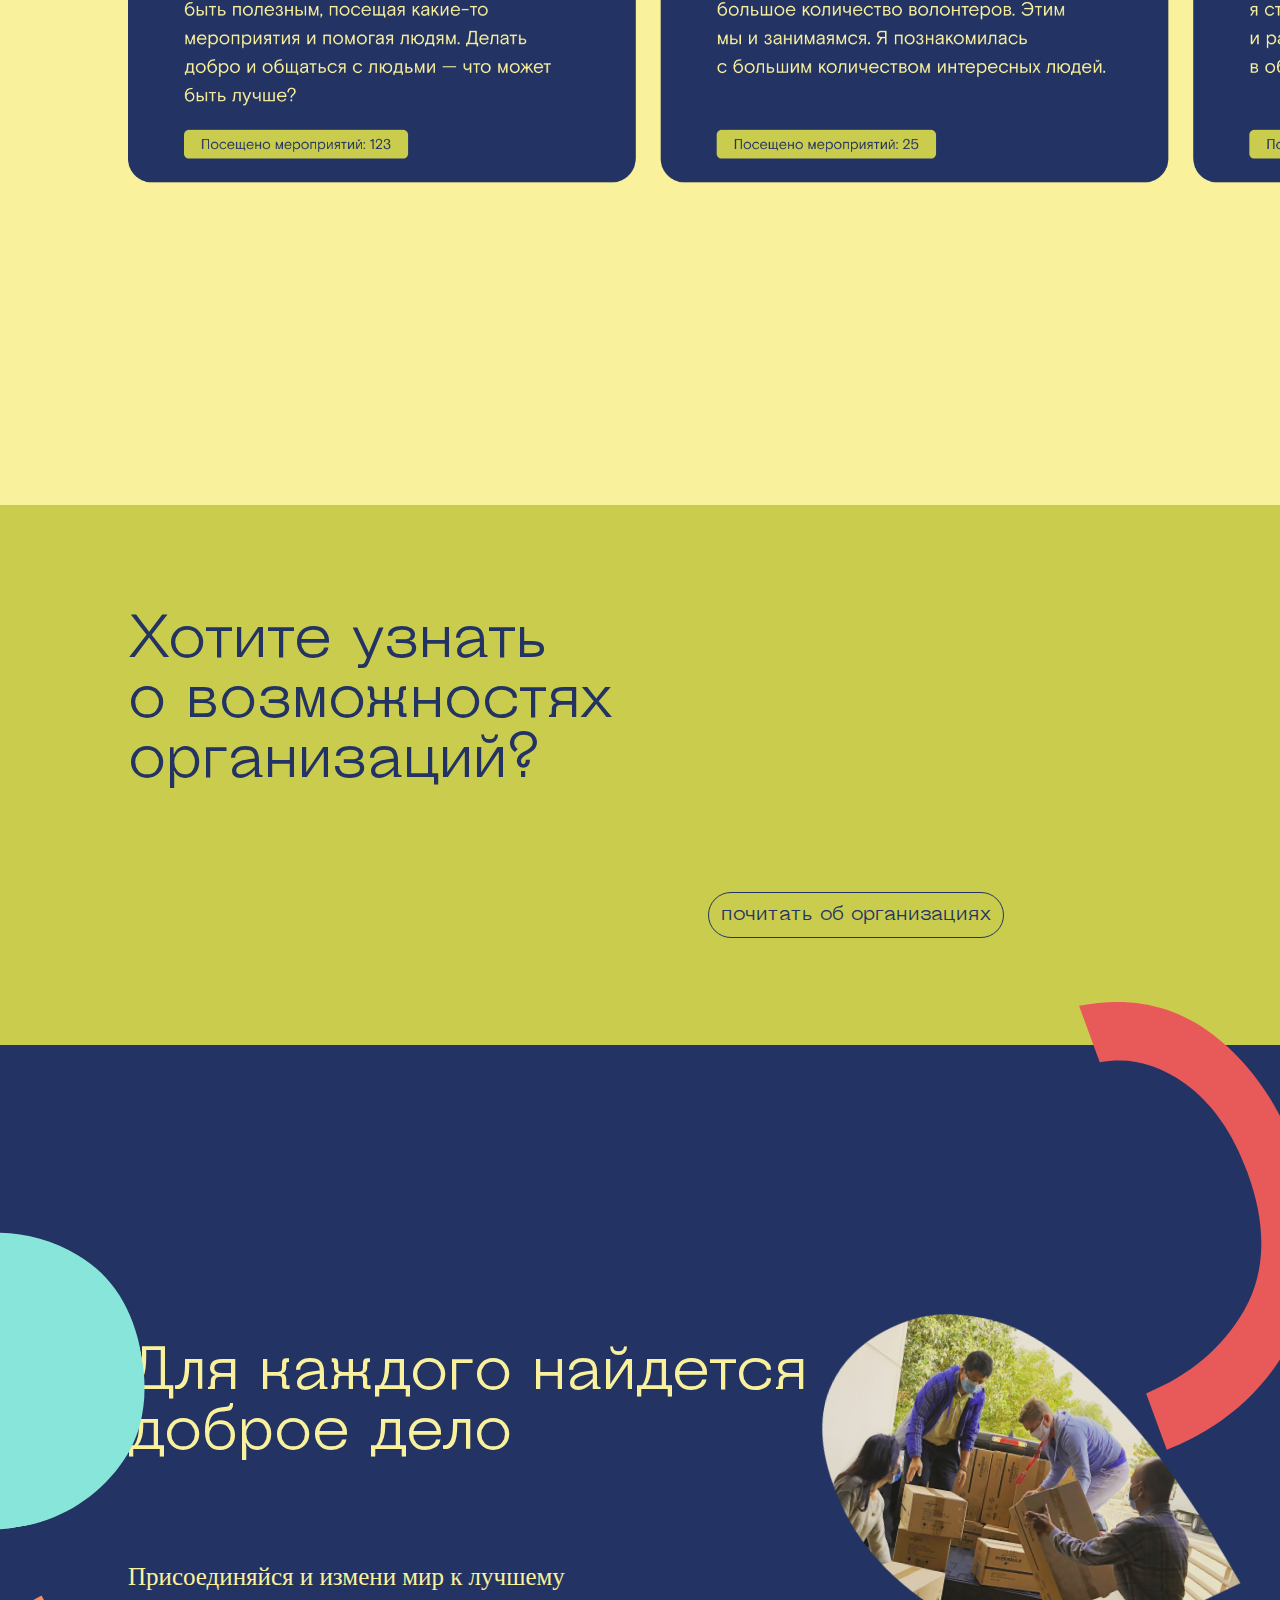
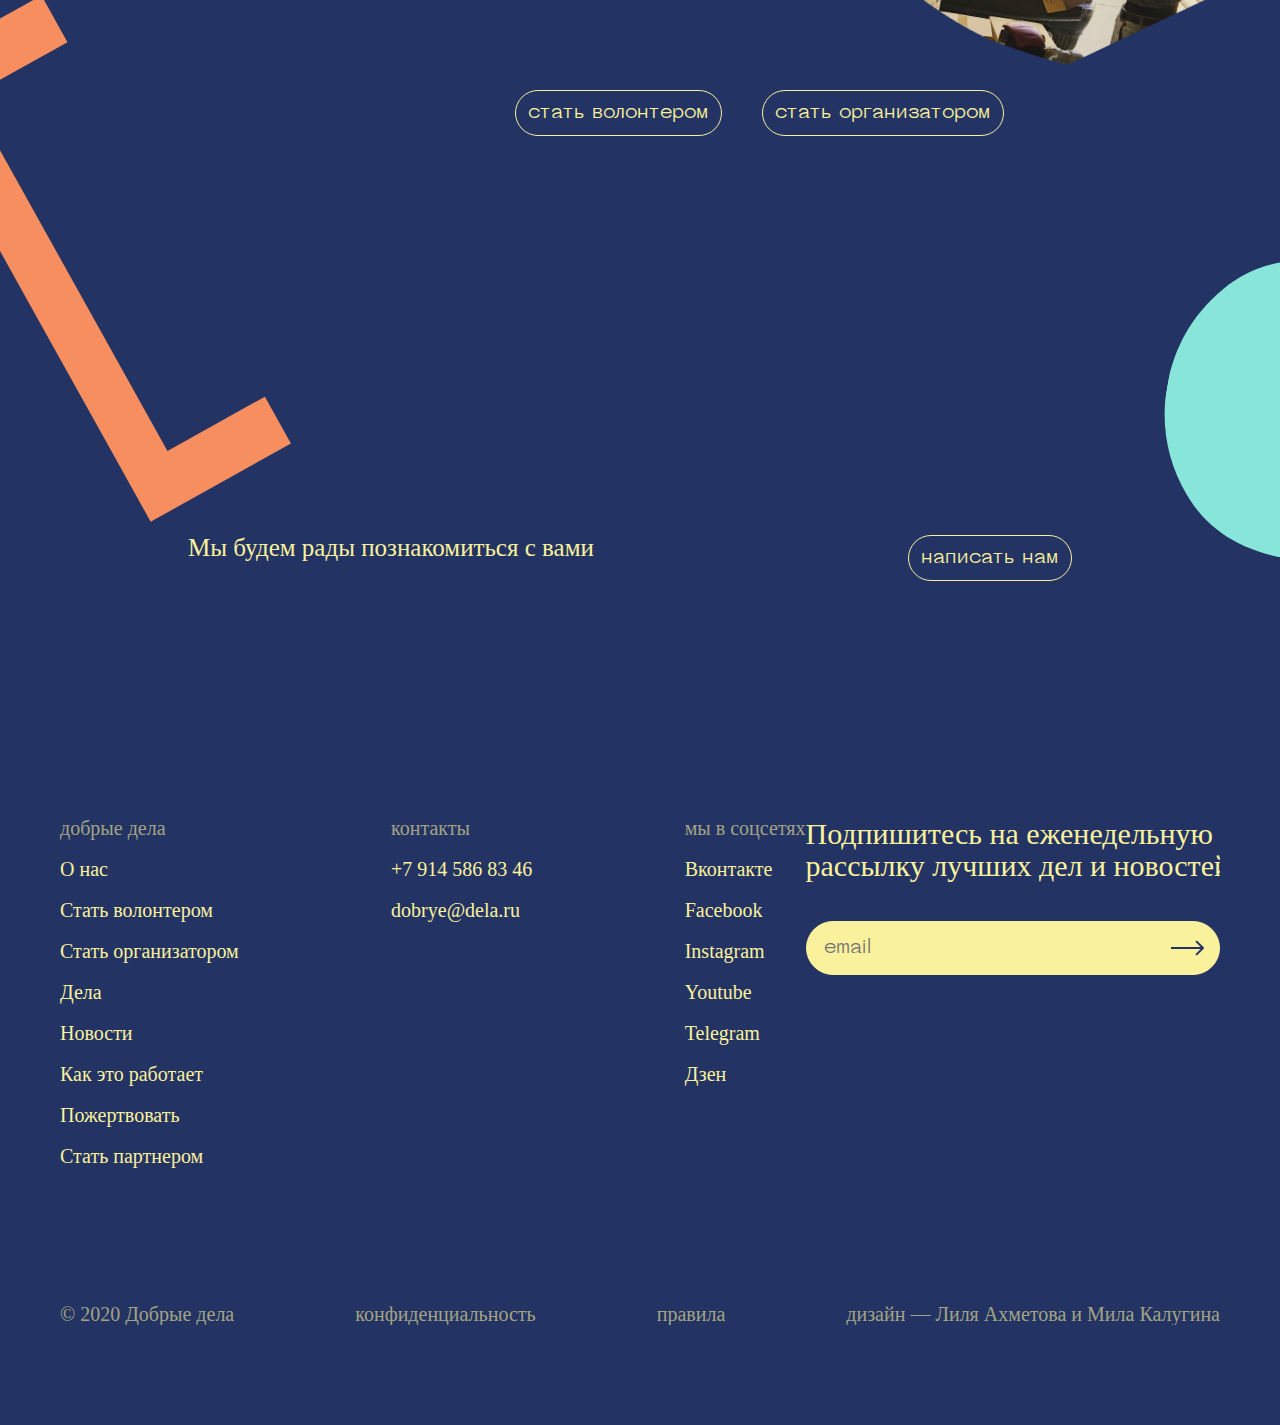
==== commit 269a7001: "сделала адаптив на 1440px" ====
--- a/index.html
+++ b/index.html
@@ -35,7 +35,7 @@
 
   <div class="main">
     <div class="navbar">
-      <p><a href="sample.html"><img src="images/light_logo.svg" alt="Светлый лого"></a></p>
+      <p><a href="index.html"><img src="images/light_logo.svg" alt="Светлый лого"></a></p>
       <div class="cta_button">
         <a href="#">стать волонтером</a>
         <a href="for_organizers.html">стать организатором</a>
--- a/styles/volunteer_land_page.css
+++ b/styles/volunteer_land_page.css
@@ -26,6 +26,8 @@
 body {
   overflow-x: hidden !important;
   min-width: 100vw;
+  -webkit-font-smoothing: antialiased;
+  -moz-osx-font-smoothing: grayscale;
 }
 
 h1 {
@@ -286,9 +288,9 @@
   flex-direction: row;
   justify-content: center;
   align-items: center;
-  margin: 10px 0px;
   flex-wrap: wrap;
   margin: 0px 60px;
+  margin-bottom: 60px;
 }
 
 .first_service .categories h3 {
@@ -371,6 +373,7 @@
 .choice .timeline {
   display: flex;
   margin-left: 10vw;
+  margin-bottom: 40px;
 }
 
 .choice .start_button {
@@ -438,6 +441,8 @@
   display: flex;
   justify-content: center;
   align-items:center;
+  background-origin: content-box;
+  background-size: cover;
 }
 
 .about_possibilities .options div:nth-child(1) {
@@ -680,6 +685,7 @@
   flex-direction: row;
   flex-wrap: wrap;
   margin-bottom: 100px;
+  align-items: center;
 }
 
 .statistics_vol h3, .statistics_org h3, .statistics_affairs h3, .statistics_money h3, .statistics_activities h3 {
@@ -890,6 +896,7 @@
   flex-direction: row;
   align-items: flex-start;
   justify-content: center;
+  margin-bottom: 100px;
 }
 
 footer .write_us p {
@@ -897,7 +904,6 @@
   font-family: 'Basis Grotesque Pro';
   font-style: normal;
   font-weight: normal;
-  margin-bottom: 100px;
   width: 700px;
   font-size: 25px;
   line-height: 105%;
@@ -1013,12 +1019,371 @@
 
 
 
-@media (max-width: 1600px) {
+@media (max-width: 1450px) {
+
+  .objects img:nth-child(1) {
+    height: 500px;
+    left: 77vw;
+  }
+
+  .objects img:nth-child(3) {
+    left: 73vw;
+    top: 19vh;
+  }
+
+  .objects img:nth-child(4) {
+    height: 350px;
+    left: 70vw;
+    top: 53vh;
+  }
+
+  .objects img:nth-child(5) {
+    height: 250px;
+    left: 82.5vw;
+  }
+
+  .objects img:nth-child(6) {
+    height: 200px;
+    left: -25vw;
+    top: 260vh;
+  }
+
+  .objects img:nth-child(7) {
+    height: 350px;
+    left: 85vw;
+    top: 298vh;
+  }
+
+  .objects img:nth-child(8) {
+    left: 86vw;
+    top: 439.8vh;
+  }
+
+  .objects img:nth-child(9) {
+    top: 531vh;
+  }
+
+  .objects img:nth-child(11) {
+    top: 783vh;
+  }
+  .objects img:nth-child(13) {
+    top: 1310vh;
+  }
+
+  .objects img:nth-child(14) {
+    top: 971vh;
+  }
+
+  .objects img:nth-child(15) {
+    top: 1471vh;
+  }
+
+  .objects img:nth-child(15) {
+    top: 1559vh;
+  }
+
+  .objects img:nth-child(16) {
+    opacity: 0;
+  }
+
+  .objects img:nth-child(17) {
+    top: 1559vh;
+  }
+
+  .objects img:nth-child(18) {
+    top: 1528vh;
+  }
+
+  .objects img:nth-child(19) {
+    top: 1629vh;
+  }
+
+  .objects img:nth-child(21) {
+    top: 1601vh;
+  }
+
+  .first_service {
+    height: 180vh;
+  }
+
   .freedom_volunteer {
-    height: 220vh;
+    height: 270vh;
+  }
+
+  .about_possibilities {
+    height: 160vh;
+  }
+
+  .about_possibilities .options div {
+    margin-bottom: -10px;
+  }
+
+  .about_possibilities .options {
+    margin: 0px 100px;
+  }
+
+  .personal_account {
+    height: 100vh;
+  }
+
+  .security {
+    height: 155vh;
+  }
+
+  .partnership {
+    height: 300vh;
+  }
+
+  .community {
+    height: 150vh;
+  }
+
+  footer {
+    height: 110vh;
+  }
+
+}
+
+@media (max-width: 768px) {
+  h1 {
+    font-family: 'Steinbeck';
+    font-style: normal;
+    font-weight: normal;
+    font-size: 40px;
+    line-height: 40px;
+  }
+
+  .objects img:nth-child(5) {
+    opacity: 0;
+  }
+
+  .objects img:nth-child(4) {
+    left: 59.5vw;
+  }
+
+  .objects img:nth-child(6) {
+    height: 160px;
+    top: 231vh;
+  }
+
+  .objects img:nth-child(7) {
+    height: 300px;
+  }
+
+  .objects img:nth-child(9) {
+    opacity: 0;
   }
 
   .objects img:nth-child(11) {
-    top: 613vh;
-  }
-}
+    height: 300px;
+    top: 602vh;
+  }
+
+  .objects img:nth-child(13) {
+    opacity: 0;
+  }
+
+  .objects img:nth-child(15) {
+    top: 1138vh;
+  }
+
+  .objects img:nth-child(14) {
+    left: 60vw;
+    top: 1074vh;
+    transform: rotate(98deg);
+  }
+
+  .objects img:nth-child(17) {
+    left: -16vw;
+    top: 1199vh;
+  }
+
+  .objects img:nth-child(19) {
+    height: 200px;
+    left: 79vw;
+    top: 1228vh;
+  }
+
+  .objects img:nth-child(21) {
+    height: 300px;
+    left: -10vw;
+    top: 1239vh;
+    transform: rotate(90deg);
+  }
+  .objects img:nth-child(18) {
+    opacity: 0;
+  }
+
+  .objects img:nth-child(20) {
+    opacity: 0;
+  }
+
+  .first_service {
+    padding-top: 100px;
+    height: 130vh;
+  }
+
+  .main .features h1 {
+    width: 500px;
+  }
+
+  .limits–volunteering_about h1 {
+    width: 600px;
+  }
+
+  .first_service .categories h3 {
+    font-size: 25px;
+    line-height: 25px;
+  }
+
+  .freedom_volunteer {
+    height: 180vh;
+  }
+
+  .about_possibilities .options {
+    margin: 0px 50px;
+  }
+
+  .about_possibilities .options div:nth-child(1), .about_possibilities .options div:nth-child(2), .about_possibilities .options div:nth-child(3), .about_possibilities .options div:nth-child(4), .about_possibilities .options div:nth-child(5), .about_possibilities .options div:nth-child(6) {
+    height: 288px;
+    width: 300px;
+  }
+
+  .personal_account .account_info h1 {
+    width: 600px;
+  }
+
+  .account_objects {
+    margin-left: 10vw;
+  }
+
+  .partnership {
+    height: 200vh;
+  }
+
+  .partnership .partnership_about h1, .partnership .support h1 {
+    font-size: 30px;
+    line-height: 30px;
+  }
+
+  .partnership .partnership_statistics h1 {
+    font-size: 40px;
+    line-height: 40px;
+  }
+
+  .statistics_vol h3, .statistics_org h3, .statistics_affairs h3, .statistics_money h3, .statistics_activities h3 {
+    font-size: 25px;
+    line-height: 25px;
+  }
+
+  .statistics_vol_n p, .statistics_org_n p, .statistics_affairs_n p, .statistics_money_n p, .statistics_activities_n p {
+    font-size: 25px;
+    line-height: 25px;
+  }
+
+  .statistics_vol_n, .statistics_org_n, .statistics_affairs_n, .statistics_money_n, .statistics_activities_n {
+    margin-right: 40px;
+  }
+
+  .partnership .support .partner_logo_icn {
+    width: 90vw;
+  }
+
+  .community{
+    height: 100vh;
+  }
+
+  .community .community_about h1 {
+    width: 600px;
+  }
+
+  .community .community_about p {
+    width: 600px;
+  }
+
+  .about_org {
+    height: 50vh;
+  }
+
+  .call_to_action {
+    height: 100vh;
+  }
+
+  .call_to_action h1 {
+    width: 500px;
+  }
+
+  .call_to_action .cta_button {
+    flex-direction: column;
+    justify-content: flex-end;
+  }
+
+  .call_to_action .cta_button a {
+    margin-bottom: 20px;
+    align-self: flex-end;
+  }
+
+  footer {
+    height: 105vh;
+  }
+
+  footer .main_links .navigation {
+    width: 80vw;
+  }
+
+  footer .write_us {
+    flex-direction: column;
+    padding-right: 20vw;
+  }
+
+  footer .write_us p {
+    margin-bottom: 30px;
+  }
+
+  footer .write_us a {
+    align-self: flex-end;
+    margin: 0px;
+  }
+
+  footer .main_links {
+    flex-direction: column;
+  }
+
+  footer .main_links .navigation {
+    margin-top: 40px;
+    margin-bottom: 40px;
+  }
+
+  footer .footer_data {
+    flex-direction: column;
+    margin-top: 20px;
+  }
+
+  footer .footer_data p {
+    padding-bottom: 10px;
+  }
+}
+
+@media (max-width: 768px) {
+
+  .objects {
+    display: none;
+  }
+
+  .navbar {
+    padding: 30px 20px 0px 30px;
+  }
+
+  .navbar p a img {
+    height: 40px;
+  }
+
+  .navbar .cta_button {
+    display: none;
+  }
+
+  h1 {
+    font-size: 30px;
+    line-height: 30px;
+  }
+}
